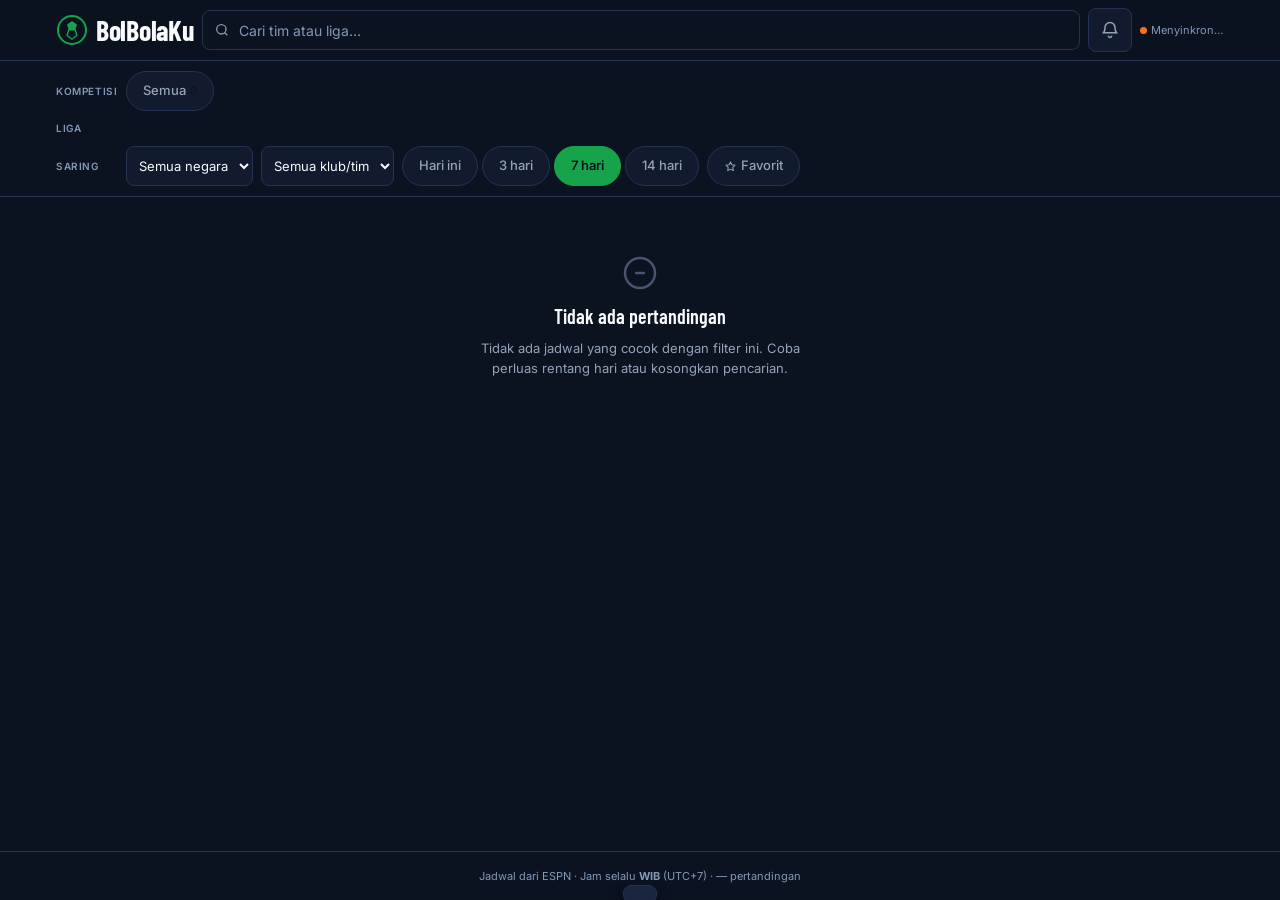
==== index.html @ 82b242bb "BolBolaKu: jadwal sepak bola PWA, WIB, statis tanpa backend" ====
<!DOCTYPE html>
<html lang="id">
<head>
<meta charset="UTF-8">
<meta name="viewport" content="width=device-width, initial-scale=1, viewport-fit=cover">
<meta name="description" content="Jadwal sepak bola pria: Premier League, LaLiga, Serie A, Champions League, Eredivisie, Liga Europa, dan timnas. Jam selalu WIB.">
<meta name="theme-color" content="#0b1220">
<title>BolBolaKu — Jadwal Sepak Bola</title>

<link rel="manifest" href="./manifest.webmanifest">
<link rel="icon" href="./assets/icon.svg" type="image/svg+xml">
<link rel="apple-touch-icon" href="./assets/icon-192.png">

<link rel="preconnect" href="https://fonts.googleapis.com">
<link rel="preconnect" href="https://fonts.gstatic.com" crossorigin>
<link rel="stylesheet" href="https://fonts.googleapis.com/css2?family=Barlow+Condensed:wght@500;600;700&family=Inter:wght@400;500;600&family=JetBrains+Mono:wght@500&display=swap">
<link rel="stylesheet" href="./styles.css">
</head>
<body>

<div class="app">

  <!-- ============ HEADER ============ -->
  <header class="header">
    <div class="header__bar">
      <a class="brand" href="./" aria-label="BolBolaKu — beranda">
        <svg class="brand__mark" viewBox="0 0 32 32" aria-hidden="true">
          <circle cx="16" cy="16" r="14" fill="none" stroke="#16a34a" stroke-width="2"/>
          <path d="M16 7l5 3.6-1.9 5.9h-6.2L11 10.6z" fill="#16a34a"/>
          <path d="M16 25.2l-5-3.6 1.9-5.9h6.2l1.9 5.9z" fill="#0b1220" stroke="#16a34a" stroke-width="1.4"/>
        </svg>
        <span class="brand__name">BolBolaKu</span>
      </a>

      <div class="search" role="search">
        <svg class="search__icon" viewBox="0 0 24 24" fill="none" stroke="currentColor" stroke-width="2" aria-hidden="true">
          <circle cx="11" cy="11" r="7"/><path d="M20 20l-4-4"/>
        </svg>
        <label class="sr-only" for="search">Cari tim, liga, atau stadion</label>
        <input id="search" class="search__input" type="search" placeholder="Cari tim atau liga…" autocomplete="off">
      </div>

      <!-- Notifikasi adalah AKSI, bukan filter. Karena itu ia tinggal di
           header sebagai tombol lonceng, bukan tercampur dengan chip rentang
           tanggal yang mengubah daftar. -->
      <button class="iconbtn" id="notify" aria-label="Aktifkan notifikasi jelang kick-off" title="Notifikasi jelang kick-off">
        <svg viewBox="0 0 24 24" fill="none" stroke="currentColor" stroke-width="1.8" aria-hidden="true">
          <path d="M6 9a6 6 0 0 1 12 0c0 4.2 1.2 5.6 1.8 6.3H4.2C4.8 14.6 6 13.2 6 9z"/>
          <path d="M10 19a2 2 0 0 0 4 0"/>
        </svg>
      </button>

      <div class="sync" id="sync" data-state="loading" role="status" aria-live="polite">
        <span class="sync__dot" aria-hidden="true"></span>
        <span id="sync-text">Memuat…</span>
      </div>
    </div>
  </header>

  <!-- ============ FILTER ============ -->
  <nav class="filters" aria-label="Filter jadwal">
    <div class="filters__inner">

      <!-- Grup -->
      <div class="filterrow">
        <span class="filterrow__label" id="lbl-group">Kompetisi</span>
        <div class="strip" id="groupstrip" role="tablist" aria-labelledby="lbl-group"></div>
      </div>

      <!-- Liga spesifik. Wrapper memberi affordance "ada ещё" saat
           strip terpotong di layar sempit. -->
      <div class="filterrow">
        <span class="filterrow__label" id="lbl-comp">Liga</span>
        <div class="strip-wrap">
          <div class="strip" id="compstrip" aria-labelledby="lbl-comp"></div>
        </div>
      </div>

      <!-- Negara / klub / rentang -->
      <div class="filterrow">
        <span class="filterrow__label" id="lbl-more">Saring</span>

        <label class="sr-only" for="country">Negara</label>
        <select id="country" class="select" aria-labelledby="lbl-more"></select>

        <label class="sr-only" for="team">Klub atau tim</label>
        <select id="team" class="select"></select>

        <div class="strip" id="ranges" role="group" aria-label="Rentang hari">
          <button class="chip" data-range="1">Hari ini</button>
          <button class="chip" data-range="3">3 hari</button>
          <button class="chip" data-range="7">7 hari</button>
          <button class="chip" data-range="14">14 hari</button>
        </div>

        <button class="chip" id="favonly" aria-pressed="false">
          <svg class="chip__icon" viewBox="0 0 24 24" aria-hidden="true">
            <path d="M12 3.6l2.6 5.3 5.8.8-4.2 4.1 1 5.8L12 16.9l-5.2 2.7 1-5.8L3.6 9.7l5.8-.8z"/>
          </svg>Favorit
        </button>

      </div>

    </div>
  </nav>

  <!-- ============ KONTEN ============ -->
  <main class="main">

    <!-- Countdown kick-off berikutnya -->
    <div class="countdown" id="countdown" hidden>
      <span class="countdown__label">Kick-off terdekat</span>
      <span class="countdown__clock" id="cd-clock">--:--:--</span>
      <span class="countdown__meta" id="cd-meta"></span>
    </div>

    <p class="sr-only" aria-live="polite" id="count"></p>

    <div id="list" role="list"></div>

    <div class="state" id="empty" hidden></div>

  </main>

  <!-- ============ FOOTER ============ -->
  <footer class="footer">
    Jadwal dari ESPN&nbsp;&middot; Jam selalu <strong>WIB</strong> (UTC+7) &middot;
    <span id="total">—</span> pertandingan
  </footer>

</div>

<div class="toast" id="toast" role="status" aria-live="polite"></div>

<script type="module" src="./app.js"></script>
</body>
</html>
---- styles.css ----
/* ==========================================================================
   BolBolaKu — styles.css
   Token-driven. Semua warna/jenis huruf di sini BERSALIN ke DESIGN.md.
   Kalau kamu ubah nilainya, ubah DESIGN.md dulu lalu export ulang.
   ========================================================================== */

/* ---------- Tokens (sumber: DESIGN.md, export DTCG) ---------- */
:root {
  /* warna */
  --c-bg:          #0b1220;   /* colors.primary — canvas malam */
  --c-surface:     #121b2e;   /* colors.surface */
  --c-raised:      #1a2540;   /* colors.surfaceRaised */
  --c-border:      #243352;   /* colors.border */
  --c-accent:      #16a34a;   /* colors.secondary — hijau lapangan */
  --c-accent-hi:   #a3e635;   /* colors.tertiary — lime lampu sorot */
  --c-danger:      #f26b6b;   /* colors.danger — lolos AA di bg/surface/raised */
  --c-live:        #f97316;   /* colors.live — sedang main */
  --c-text:        #f8fafc;   /* colors.textPrimary */
  --c-text-2:      #94a3b8;   /* colors.textSecondary */
  --c-text-3:      #8299b8;   /* colors.textMuted (WCAG AA, ratio 5.21) */
  --c-neutral:     #94a3b8;   /* colors.neutral */

  /* radius */
  --r-sm: 4px;
  --r-md: 8px;
  --r-lg: 12px;
  --r-pill: 999px;

  /* spacing — skala 4px, tanpa nilai di luar skala */
  --s-xs: 4px;
  --s-sm: 8px;
  --s-md: 16px;
  --s-lg: 24px;
  --s-xl: 32px;

  /* huruf */
  --f-display: 'Barlow Condensed', 'Arial Narrow', system-ui, sans-serif;
  --f-body: 'Inter', system-ui, -apple-system, 'Segoe UI', Roboto, sans-serif;
  --f-mono: 'JetBrains Mono', ui-monospace, 'SF Mono', Menlo, Consolas, monospace;

  /* elevasi — hanya 3 level */
  --e-card: 0 1px 2px rgba(0, 0, 0, .3);
  --e-float: 0 4px 12px rgba(0, 0, 0, .4);
  --e-none: none;

  /* lebar */
  --w-max: 1200px;

  /* skala huruf — dipakai badge, jam, skor */
  --fs-2xs: 0.6875rem;   /* 11px — label kecil */
  --fs-xs:  0.75rem;    /* 12px */
  --fs-sm:  0.8125rem;  /* 13px — teks antarmuka */
  --fs-md:  0.9375rem;  /* 15px */
  --fs-lg:  1.0625rem;  /* 17px */
  --fs-xl:  1.5rem;
  --fs-2xl: 2rem;
  --fs-3xl: 2.75rem;

  /* motion — hanya dua tingkat: cukup untuk rasa hidup, tidak perlu ragu */
  --dur-1: 120ms;
  --dur-2: 200ms;
  --ease-out: cubic-bezier(.22, .61, .36, 1);

  /* radius kecil untuk badge */
  --r-xs: 3px;
}

/* ---------- Reset ---------- */
*, *::before, *::after { box-sizing: border-box; }

html {
  -webkit-text-size-adjust: 100%;
  scroll-behavior: smooth;
}

body {
  margin: 0;
  background: var(--c-bg);
  color: var(--c-text);
  font-family: var(--f-body);
  font-size: 15px;
  line-height: 1.5;
  -webkit-font-smoothing: antialiased;
  overflow-x: hidden;
}

h1, h2, h3 { margin: 0; font-weight: 600; }
p { margin: 0; }
ul, ol { margin: 0; padding: 0; list-style: none; }

button, input, select {
  font: inherit;
  color: inherit;
  background: none;
  border: none;
}

/* Fokus keyboard — WAJIB terlihat (skill: WCAG AA) */
:focus-visible {
  outline: 2px solid var(--c-accent-hi);
  outline-offset: 2px;
  border-radius: var(--r-sm);
}

/* Hormati preferensi pengguna yang sensitif gerak. */
@media (prefers-reduced-motion: reduce) {
  *, *::before, *::after {
    animation-duration: .01ms !important;
    animation-iteration-count: 1 !important;
    transition-duration: .01ms !important;
    scroll-behavior: auto !important;
  }
}

/* Utilitas untuk pembaca layar */
.sr-only {
  position: absolute;
  width: 1px; height: 1px;
  padding: 0; margin: -1px;
  overflow: hidden;
  clip: rect(0 0 0 0);
  white-space: nowrap;
  border: 0;
}

/* ==========================================================================
   App shell
   ========================================================================== */
.app {
  min-height: 100vh;
  display: flex;
  flex-direction: column;
}

/* ---------- Header ---------- */
.header {
  position: sticky;
  top: 0;
  z-index: 20;
  background: rgba(11, 18, 32, .96);
  backdrop-filter: blur(12px);
  border-bottom: 1px solid var(--c-border);
}

.header__bar {
  max-width: var(--w-max);
  margin: 0 auto;
  padding: var(--s-sm) var(--s-md);
  display: flex;
  align-items: center;
  gap: var(--s-sm);
}

.brand {
  display: flex;
  align-items: center;
  gap: var(--s-sm);
  text-decoration: none;
  color: inherit;
  flex-shrink: 0;
}

.brand__mark {
  width: 32px; height: 32px;
  flex-shrink: 0;
}

.brand__name {
  font-family: var(--f-display);
  font-size: 1.5rem;
  font-weight: 700;
  letter-spacing: -.01em;
  line-height: 1;
  white-space: nowrap;
}

/* Search — duduk lebih gelap dari sekitarnya (dokumen DESIGN) */
.search {
  position: relative;
  flex: 1;
  min-width: 0;
}

.search__input {
  width: 100%;
  height: 40px;
  padding: 0 var(--s-md) 0 36px;
  background: var(--c-bg);
  border: 1px solid var(--c-border);
  border-radius: var(--r-md);
  font-size: 14px;
  color: var(--c-text);
  transition: border-color .15s;
}

.search__input::placeholder { color: var(--c-text-3); }
.search__input:focus { border-color: var(--c-accent); }

.search__icon {
  position: absolute;
  left: 12px;
  top: 50%;
  transform: translateY(-50%);
  width: 16px; height: 16px;
  color: var(--c-text-3);
  pointer-events: none;
}

/* Status sinkronisasi */
.sync {
  display: flex;
  align-items: center;
  gap: var(--s-xs);
  font-size: 11px;
  color: var(--c-text-3);
  white-space: nowrap;
  flex-shrink: 0;
}

.sync__dot {
  width: 7px; height: 7px;
  border-radius: var(--r-pill);
  background: var(--c-accent);
  flex-shrink: 0;
}

.sync[data-state='offline'] .sync__dot { background: var(--c-danger); }
.sync[data-state='loading'] .sync__dot { background: var(--c-live); }

/* ---------- Countdown (satu-satunya elemen lime) ---------- */
.countdown {
  background: var(--c-raised);
  border: 1px solid var(--c-border);
  border-radius: var(--r-md);
  padding: var(--s-sm) var(--s-md);
  display: flex;
  align-items: center;
  gap: var(--s-md);
  margin: 0 0 var(--s-md);
}

.countdown__label {
  font-size: 10px;
  font-weight: 600;
  letter-spacing: .06em;
  text-transform: uppercase;
  color: var(--c-text-3);
  flex-shrink: 0;
}

.countdown__clock {
  font-family: var(--f-mono);
  font-size: 20px;
  font-weight: 500;
  color: var(--c-accent-hi);
  letter-spacing: .02em;
  /* angka mono tidak bergeser saat tick */
  font-variant-numeric: tabular-nums;
  min-width: 7ch;
}

.countdown__meta {
  font-size: 12px;
  color: var(--c-text-2);
  overflow: hidden;
  text-overflow: ellipsis;
  white-space: nowrap;
  min-width: 0;
}

.countdown[hidden] { display: none; }

/* ==========================================================================
   Filter bar
   ========================================================================== */
.filters {
  background: var(--c-bg);
  border-bottom: 1px solid var(--c-border);
  position: sticky;
  top: 57px;
  z-index: 15;
}

.filters__inner {
  max-width: var(--w-max);
  margin: 0 auto;
  padding: var(--s-sm) var(--s-md);
  display: flex;
  flex-direction: column;
  gap: var(--s-sm);
}

/* Baris grup */
.filterrow {
  display: flex;
  align-items: center;
  gap: var(--s-sm);
  /* WAJIB: tanpa min-width:0, anak flex menolak menyusut di bawah lebar
     kontennya sehingga baris filter meluber keluar layar 320px. */
  min-width: 0;
}

/* Strip langsung di dalam baris juga harus bisa menyusut agar tidak
   mendorong lebar baris. TAPI hanya strip yang perlu melar yang diberi
   flex-grow — kalau semua melar, chip di sebelahnya terlempar ke ujung
   kanan dan terlihat mengambang. */
.filterrow > .strip {
  min-width: 0;
  flex: 0 1 auto;
}

.filterrow__label {
  font-size: 10px;
  font-weight: 600;
  letter-spacing: .06em;
  text-transform: uppercase;
  color: var(--c-text-3);
  flex-shrink: 0;
  width: 62px;
}

/* Chip */
.chip {
  display: inline-flex;
  align-items: center;
  gap: var(--s-xs);
  /* 40px: di atas 36px minimum praktis, tanpa membuat baris filter
     memakan terlalu banyak tinggi layar ponsel. */
  height: 40px;
  padding: 0 var(--s-md);
  background: var(--c-surface);
  border: 1px solid var(--c-border);
  border-radius: var(--r-pill);
  color: var(--c-text-2);
  font-size: 13px;
  font-weight: 500;
  white-space: nowrap;
  cursor: pointer;
  transition: background .15s, color .15s, border-color .15s;
}

.chip:hover {
  background: var(--c-raised);
  color: var(--c-text);
}

.chip[aria-pressed='true'] {
  background: var(--c-accent);
  border-color: var(--c-accent);
  color: var(--c-bg);
  font-weight: 600;
}

.chip__badge {
  font-family: var(--f-mono);
  font-size: 10px;
  opacity: .7;
}

.chip__icon {
  width: 13px;
  height: 13px;
  flex: none;
  fill: none;
  stroke: currentColor;
  stroke-width: 1.9;
  stroke-linejoin: round;
}

/* Saat chip aktif (latar hijau pekat), bintang ikut terisi. */
.chip[aria-pressed='true'] .chip__icon { fill: currentColor; }

.chip__count {
  font-size: 11px;
  font-variant-numeric: tabular-nums;
  /* Jangan pakai opacity: itu menurunkan kontras ke ~3.3:1 dan gagal
     WCAG AA. Warna eksplisit menjaga kontras tetap >= 4.5:1. */
  color: var(--c-text-3);
}

.chip[aria-pressed='true'] .chip__icon {
  width: 13px;
  height: 13px;
  flex: none;
  fill: none;
  stroke: currentColor;
  stroke-width: 1.9;
  stroke-linejoin: round;
}

/* Saat chip aktif (latar hijau pekat), bintang ikut terisi. */
.chip[aria-pressed='true'] .chip__icon { fill: currentColor; }

.chip__count {
  /* Opacity penuh: menurunkan alpha sedikit saja sudah menjatuhkan
     kontras di bawah 4.5:1 karena latarnya hijau pekat. */
  color: var(--c-bg);
}

/* Strip horizontal — bisa di-scroll, tetap bisa diklik */
.strip {
  display: flex;
  gap: var(--s-xs);
  overflow-x: auto;
  scrollbar-width: none;
  -ms-overflow-style: none;
  scroll-snap-type: x proximity;
  padding: 2px 0;
  /* JANGAN pakai `cursor: grab` + pointer-events:none di .dragging —
     itu membuat pill tidak bisa diklik dengan mouse. */
}

.strip::-webkit-scrollbar { display: none; }

/* Dropdown */
.select {
  height: 40px;
  padding: 0 var(--s-sm);
  background: var(--c-surface);
  border: 1px solid var(--c-border);
  border-radius: var(--r-md);
  color: var(--c-text);
  font-size: 13px;
  cursor: pointer;
}

.select:hover { border-color: var(--c-text-3); }

/* ==========================================================================
   Jadwal
   ========================================================================== */
.main {
  flex: 1;
  max-width: var(--w-max);
  width: 100%;
  margin: 0 auto;
  padding: var(--s-md);
}

.daygroup { margin-bottom: var(--s-lg); }

.daygroup__head {
  display: flex;
  align-items: baseline;
  gap: var(--s-sm);
  padding-bottom: var(--s-sm);
  margin-bottom: var(--s-sm);
  border-bottom: 1px solid var(--c-border);
}

.daygroup__date {
  font-family: var(--f-display);
  font-size: 1.25rem;
  font-weight: 600;
  letter-spacing: -.01em;
}

.daygroup__rel {
  font-size: 11px;
  font-weight: 600;
  letter-spacing: .06em;
  text-transform: uppercase;
  color: var(--c-text-3);
}

.daygroup__count {
  margin-left: auto;
  font-size: 12px;
  color: var(--c-text-3);
  font-variant-numeric: tabular-nums;
}

.grid {
  display: grid;
  grid-template-columns: 1fr;
  gap: var(--s-sm);
}

/* ---------- Kartu match ---------- */
.match {
  display: grid;
  grid-template-columns: auto 1fr auto;
  align-items: center;
  gap: var(--s-sm);
  padding: var(--s-sm) var(--s-md);
  background: var(--c-surface);
  border: 1px solid var(--c-border);
  border-radius: var(--r-md);
  box-shadow: var(--e-card);
  transition: background .15s, border-color .15s;
}

.match:hover {
  background: var(--c-raised);
  border-color: var(--c-text-3);
}

.match--live {
  background: var(--c-raised);
  border-left: 3px solid var(--c-live);
  padding-left: calc(var(--s-md) - 3px);
}

/* Badge kompetisi */
.match__comp {
  font-family: var(--f-mono);
  font-size: 9px;
  font-weight: 500;
  letter-spacing: .04em;
  color: var(--c-text-3);
  background: var(--c-bg);
  border: 1px solid var(--c-border);
  border-radius: var(--r-sm);
  padding: 2px 5px;
  text-align: center;
  min-width: 38px;
  flex-shrink: 0;
}

/* Tim & skor */
.match__teams {
  min-width: 0;
  display: flex;
  flex-direction: column;
  gap: 2px;
}

.team {
  display: flex;
  align-items: center;
  gap: var(--s-sm);
  min-width: 0;
}

.team__name {
  font-family: var(--f-display);
  font-size: 1.05rem;
  font-weight: 500;
  line-height: 1.2;
  /* Barlow Condensed rapat = muat di layar 320px tanpa ellipsis */
  overflow: hidden;
  text-overflow: ellipsis;
  white-space: nowrap;
}

.team--home .team__name { font-weight: 600; }

.team__score {
  font-family: var(--f-display);
  font-size: 1.5rem;
  font-weight: 600;
  line-height: 1;
  /* PUTIH, bukan merah. Merah berarti "galat/bahaya" — skor bukan bahaya.
     Warna aksen (oranye) sudah dipakai khusus penanda LIVE, jadi skor
     memakai warna teks utama supaya tidak ada tiga sinyal berebut. */
  color: var(--c-text);
  font-variant-numeric: tabular-nums;
  min-width: 1.4ch;
  text-align: center;
  flex-shrink: 0;
}

/* Tim yang memimpin: lebih tebal. Tanpa pembeda, laga yang sudah selesai
   tampil rata dan tidak bisa dipindai sekilas. */
.team__score.is-lead {
  font-weight: 800;
  color: var(--c-accent-hi);
}

/* Laga selesai: sedikit lebih redup supaya mata langsung ke yang live. */
.match--done { opacity: .82; }


/* Jam WIB */
.match__time {
  display: flex;
  flex-direction: column;
  align-items: flex-end;
  gap: 2px;
  flex-shrink: 0;
  text-align: right;
}

.match__clock {
  font-family: var(--f-mono);
  font-size: 13px;
  font-weight: 500;
  color: var(--c-text);
  font-variant-numeric: tabular-nums;
}

.match__tz {
  font-size: 9px;
  letter-spacing: .06em;
  text-transform: uppercase;
  color: var(--c-text-3);
}

.status {
  display: inline-flex;
  align-items: center;
  gap: 3px;
  font-size: 9px;
  font-weight: 700;
  letter-spacing: .06em;
  text-transform: uppercase;
  padding: 2px 6px;
  border-radius: var(--r-pill);
  white-space: nowrap;
}

.status--live { background: var(--c-live); color: var(--c-bg); }
.status--final { background: var(--c-raised); color: var(--c-text-3); }
.status--ft { background: var(--c-raised); color: var(--c-text-3); }

/* Tanda timnas */
.match__national {
  display: inline-flex;
  align-items: center;
  gap: 3px;
  font-size: 9px;
  color: var(--c-accent-hi);
  font-weight: 600;
}

/* ==========================================================================
   Empty / loading / error
   ========================================================================== */
.state {
  display: flex;
  flex-direction: column;
  align-items: center;
  gap: var(--s-sm);
  padding: var(--s-xl) var(--s-md);
  text-align: center;
}

.state__icon {
  width: 40px; height: 40px;
  color: var(--c-text-3);
  opacity: .5;
}

.state__title {
  font-family: var(--f-display);
  font-size: 1.25rem;
  font-weight: 600;
}

.state__text {
  font-size: 13px;
  color: var(--c-text-2);
  max-width: 44ch;
}

.state--offline { border-left: 3px solid var(--c-danger); padding-left: var(--s-md); }

/* Skeleton */
.skel {
  background: var(--c-surface);
  border: 1px solid var(--c-border);
  border-radius: var(--r-md);
  height: 62px;
  animation: pulse 1.4s ease-in-out infinite;
}

@keyframes pulse {
  0%, 100% { opacity: 1; }
  50%      { opacity: .45; }
}

/* ==========================================================================
   Toast
   ========================================================================== */
.toast {
  position: fixed;
  left: 50%;
  bottom: var(--s-lg);
  transform: translateX(-50%) translateY(150%);
  background: var(--c-raised);
  border: 1px solid var(--c-border);
  border-radius: var(--r-md);
  padding: var(--s-sm) var(--s-md);
  font-size: 13px;
  box-shadow: var(--e-float);
  transition: transform .25s ease;
  z-index: 60;
  max-width: calc(100vw - var(--s-xl));
}

.toast--show { transform: translateX(-50%) translateY(0); }

/* ==========================================================================
   Footer
   ========================================================================== */
.footer {
  border-top: 1px solid var(--c-border);
  padding: var(--s-md);
  text-align: center;
  font-size: 11px;
  color: var(--c-text-3);
}

.footer a { color: var(--c-text-2); }

/* ==========================================================================
   Responsif — mobile-first
   320  → 1 kolom
   768  → 2 kolom
   1280 → 3 kolom
   ========================================================================== */
@media (min-width: 768px) {
  .grid { grid-template-columns: repeat(2, 1fr); }
  .main { padding: var(--s-lg) var(--s-md); }
  .brand__name { font-size: 1.75rem; }
}

@media (min-width: 1280px) {
  .grid { grid-template-columns: repeat(3, 1fr); }
}

@media (max-width: 767px) {
  .header__bar { padding: var(--s-sm) var(--s-md); }
  .sync span:not(.sync__dot) { display: none; }  /* hemat ruang di HP */
  .filterrow__label { width: auto; }
}

/* Layar pendek (HP landscape) — rapatkan agar tidak terpotong */
@media (max-height: 480px) {
  .countdown { padding: var(--s-xs) var(--s-sm); margin-bottom: var(--s-sm); }
  .countdown__clock { font-size: 17px; }
}
/* ------------------------------------------------------------------
   Affordance untuk strip yang meluber (skill: frontend-ui-engineering —
   jangan biarkan konten terpotong tanpa petunjuk bahwa ada lainnya).
   ------------------------------------------------------------------ */
.strip-wrap {
  position: relative;
  min-width: 0;
  flex: 1;
}

/* Petunjuk "masih ada isi ke kanan".
   Overlay gradien TIDAK dipakai: chip gelap di atas latar gelap membuat
   gradien nyaris tak terlihat. Yang benar adalah memudarkan chip-nya
   sendiri dengan mask-image, sehingga chip benar-benar tembus pandang. */
.strip-wrap.is-overflowing > .strip {
  /* Zona fade sengaja lebar (~120px) supaya 2-3 chip terakhir benar-benar
     terlihat memudar, bukan cuma satu potongan kecil di tepi. */
  -webkit-mask-image: linear-gradient(
    to right,
    #000 0, #000 calc(100% - 7.5rem),
    rgba(0, 0, 0, .45) calc(100% - 3.5rem),
    rgba(0, 0, 0, .12) calc(100% - 1rem),
    transparent 100%
  );
  mask-image: linear-gradient(
    to right,
    #000 0, #000 calc(100% - 7.5rem),
    rgba(0, 0, 0, .45) calc(100% - 3.5rem),
    rgba(0, 0, 0, .12) calc(100% - 1rem),
    transparent 100%
  );
}

/* Chevron sebagai penanda eksplisit di tepi kanan. */
.strip-wrap.is-overflowing::after {
  content: "\203A";
  position: absolute;
  right: .35rem;
  top: 50%;
  transform: translateY(-50%);
  z-index: 2;
  display: grid;
  place-items: center;
  width: 24px;
  height: 24px;
  font-size: 1.15rem;
  font-weight: 700;
  line-height: 1;
  color: var(--c-text);
  background: var(--c-raised);
  border: 1px solid var(--c-border);
  border-radius: var(--r-pill);
  pointer-events: none;
}

/* "vs" lama terlalu kecil & redup sehingga pasangan tim jadi bagian
   paling tidak terbaca di kartu. Naik ke uppercase + bobot + kontras. */
.team__vs {
  font-family: var(--f-mono);
  font-size: var(--fs-2xs);
  font-weight: 600;
  letter-spacing: 0.06em;
  color: var(--c-text-2);
  background: var(--c-raised);
  border: 1px solid var(--c-border);
  border-radius: var(--r-xs);
  padding: 0.05rem 0.3rem;
  flex: none;
}

/* Skor: beri konteks supaya angka merah tidak berdiri tanpa keterangan. */


/* ------------------------------------------------------------------
   Tombol ikon (lonceng notifikasi di header). Ukuran 44px supaya nyaman
   disentuh jari dan sejajar tinggi dengan kolom pencarian.
   ------------------------------------------------------------------ */
.iconbtn {
  display: inline-grid;
  place-items: center;
  width: 44px;
  height: 44px;
  flex: none;
  background: var(--c-surface);
  border: 1px solid var(--c-border);
  border-radius: var(--r-md);
  color: var(--c-text-2);
  cursor: pointer;
  transition: background var(--dur-1) var(--ease-out),
              color var(--dur-1) var(--ease-out),
              border-color var(--dur-1) var(--ease-out);
}

.iconbtn svg { width: 20px; height: 20px; }

.iconbtn:hover {
  background: var(--c-raised);
  color: var(--c-text);
  border-color: var(--c-text-3);
}

/* Sudah aktif: aksen hijau, sama bahasa visual dengan chip terpilih. */
.iconbtn[aria-pressed='true'],
.iconbtn.is-on {
  background: var(--c-accent);
  border-color: var(--c-accent);
  color: var(--c-bg);
}

/* ------------------------------------------------------------------
   Bintang favorit. SVG menggantikan karakter ★/☆ karena bentuknya
   berbeda-beda di tiap sistem operasi dan sulit disejajarkan.
   ------------------------------------------------------------------ */
.star {
  display: inline-grid;
  place-items: center;
  /* 36px: ambang nyaman untuk ujung jari. Ikonnya sendiri tetap 15px
     supaya secara visual tetap ringan. */
  width: 36px;
  height: 36px;
  flex: none;
  padding: 0;
  background: none;
  border: 0;
  border-radius: var(--r-sm);
  cursor: pointer;
  /* Belum favorit: sangat redup supaya 30-an kartu tidak terlihat penuh
     bintang. Bintang yang menyala berarti benar-benar dipilih. */
  color: var(--c-text-3);
  opacity: .45;
  transition: opacity var(--dur-1) var(--ease-out),
              color var(--dur-1) var(--ease-out),
              transform var(--dur-1) var(--ease-out);
}

.star svg {
  width: 15px;
  height: 15px;
  fill: none;
  stroke: currentColor;
  stroke-width: 1.8;
  stroke-linejoin: round;
}

.star:hover,
.star:focus-visible {
  opacity: 1;
  color: var(--c-accent-hi);
}

.star.is-fav {
  opacity: 1;
  color: var(--c-accent-hi);
}

.star.is-fav svg {
  fill: var(--c-accent-hi);
  stroke: var(--c-accent-hi);
}

.star:active { transform: scale(.88); }

/* ------------------------------------------------------------------
   .strip-wrap perlu membiarkan isinya menyusut; tanpa min-width:0
   gradien tepi tidak pernah muncul karena strip mendorong lebar.
   ------------------------------------------------------------------ */
.strip-wrap > .strip { min-width: 0; }

/* ------------------------------------------------------------------
   Di layar sangat sempit, "Semua klub/tim" + dua dropdown dalam satu
   baris memaksa halaman melebar. Biarkan baris Saring membungkus.
   ------------------------------------------------------------------ */
@media (max-width: 560px) {
  /* Nama merek memakan lebar yang dibutuhkan kolom pencarian di 320px. */
  .brand__name { font-size: 1.05rem; }
  .brand__mark { width: 26px; height: 26px; }
  .iconbtn { width: 40px; height: 40px; }

  .filterrow {
    flex-wrap: wrap;
  }

  .filterrow__label {
    width: 100%;
  }

  .filterrow > .select {
    flex: 1 1 45%;
    min-width: 0;
  }
}
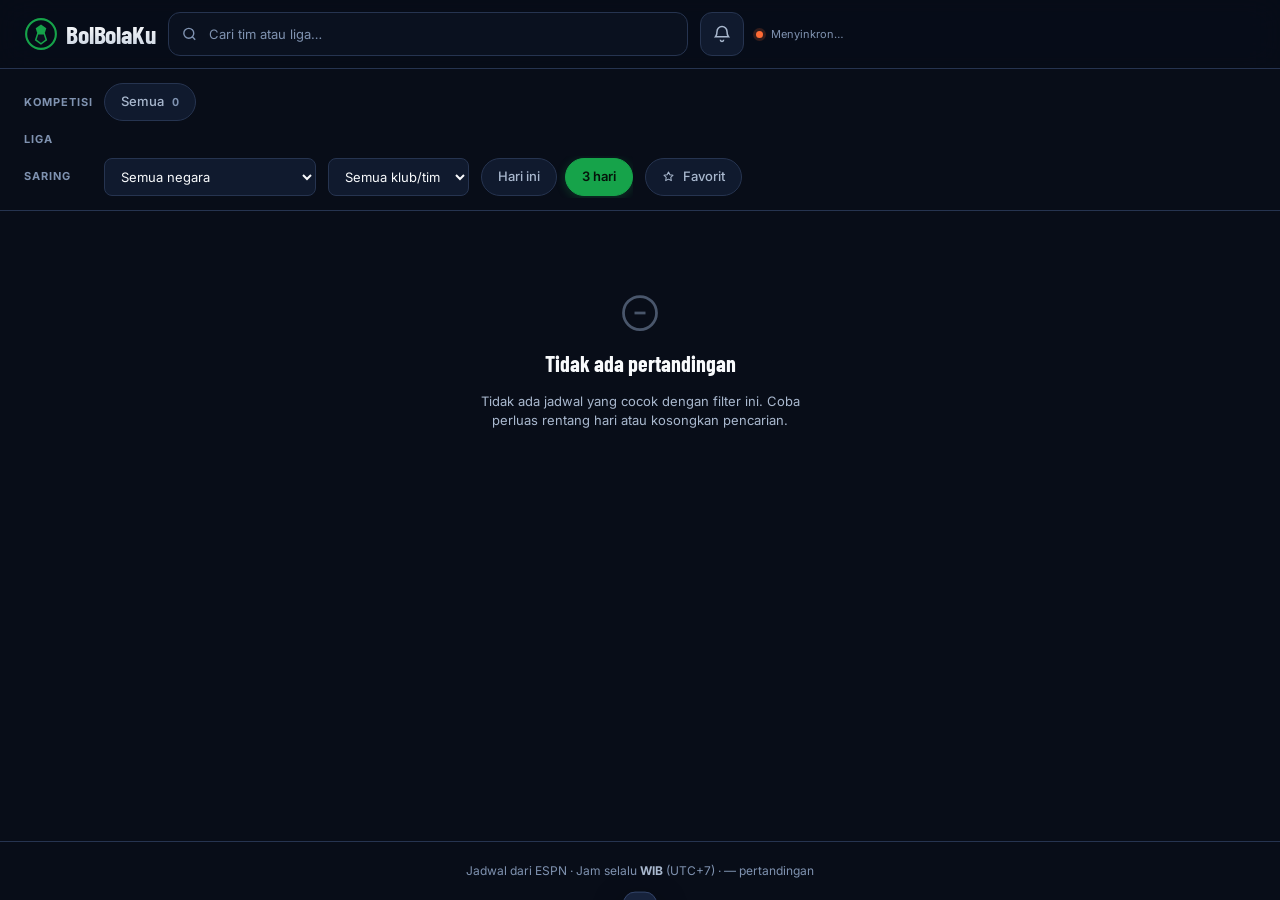
==== commit e4e29f6e: "Redesign total UI/UX: sistem desain baru, logo kresta tim, daftar negara lengkap (Indonesia tersedia" ====
--- a/index.html
+++ b/index.html
@@ -4,7 +4,7 @@
 <meta charset="UTF-8">
 <meta name="viewport" content="width=device-width, initial-scale=1, viewport-fit=cover">
 <meta name="description" content="Jadwal sepak bola pria: Premier League, LaLiga, Serie A, Champions League, Eredivisie, Liga Europa, dan timnas. Jam selalu WIB.">
-<meta name="theme-color" content="#0b1220">
+<meta name="theme-color" content="#080d18">
 <title>BolBolaKu — Jadwal Sepak Bola</title>
 
 <link rel="manifest" href="./manifest.webmanifest">
@@ -67,7 +67,7 @@
         <div class="strip" id="groupstrip" role="tablist" aria-labelledby="lbl-group"></div>
       </div>
 
-      <!-- Liga spesifik. Wrapper memberi affordance "ada ещё" saat
+      <!-- Liga spesifik. Wrapper memberi affordance "masih ada lagi" saat
            strip terpotong di layar sempit. -->
       <div class="filterrow">
         <span class="filterrow__label" id="lbl-comp">Liga</span>
@@ -89,8 +89,6 @@
         <div class="strip" id="ranges" role="group" aria-label="Rentang hari">
           <button class="chip" data-range="1">Hari ini</button>
           <button class="chip" data-range="3">3 hari</button>
-          <button class="chip" data-range="7">7 hari</button>
-          <button class="chip" data-range="14">14 hari</button>
         </div>
 
         <button class="chip" id="favonly" aria-pressed="false">
@@ -111,6 +109,7 @@
     <div class="countdown" id="countdown" hidden>
       <span class="countdown__label">Kick-off terdekat</span>
       <span class="countdown__clock" id="cd-clock">--:--:--</span>
+      <span class="countdown__teams" id="cd-teams"></span>
       <span class="countdown__meta" id="cd-meta"></span>
     </div>
 
--- a/styles.css
+++ b/styles.css
@@ -1,108 +1,104 @@
 /* ==========================================================================
-   BolBolaKu — styles.css
-   Token-driven. Semua warna/jenis huruf di sini BERSALIN ke DESIGN.md.
-   Kalau kamu ubah nilainya, ubah DESIGN.md dulu lalu export ulang.
+   BolBolaKu — styles.css  (REDESIGN v2)
+   Sistem desain token-driven. Nilai warna/huruf BERSALIN ke DESIGN.md.
+
+   Prinsip:
+   - Hierarki lewat UKURAN + BOBOT + RUANG, bukan warna semata.
+   - Satu pekerjaan per permukaan (kanvas / kartu / terangkat / cekung).
+   - Skala jarak 4px, radius konsisten, elevasi 3 tingkat.
+   - Kontras teks >= 4.5:1 (WCAG AA) di semua permukaan.
    ========================================================================== */
 
-/* ---------- Tokens (sumber: DESIGN.md, export DTCG) ---------- */
+/* ---------- TOKEN ---------- */
 :root {
-  /* warna */
-  --c-bg:          #0b1220;   /* colors.primary — canvas malam */
-  --c-surface:     #121b2e;   /* colors.surface */
-  --c-raised:      #1a2540;   /* colors.surfaceRaised */
-  --c-border:      #243352;   /* colors.border */
-  --c-accent:      #16a34a;   /* colors.secondary — hijau lapangan */
-  --c-accent-hi:   #a3e635;   /* colors.tertiary — lime lampu sorot */
-  --c-danger:      #f26b6b;   /* colors.danger — lolos AA di bg/surface/raised */
-  --c-live:        #f97316;   /* colors.live — sedang main */
-  --c-text:        #f8fafc;   /* colors.textPrimary */
-  --c-text-2:      #94a3b8;   /* colors.textSecondary */
-  --c-text-3:      #8299b8;   /* colors.textMuted (WCAG AA, ratio 5.21) */
-  --c-neutral:     #94a3b8;   /* colors.neutral */
-
-  /* radius */
-  --r-sm: 4px;
-  --r-md: 8px;
-  --r-lg: 12px;
+  /* Permukaan — tangga gelap yang jelas antar tingkat */
+  --c-bg:        #080d18;   /* kanvas */
+  --c-surface:   #101a2e;   /* kartu */
+  --c-raised:    #17233c;   /* terangkat / hover */
+  --c-sunken:    #0a111f;   /* cekung (input, badge) */
+  --c-border:    #263450;
+  --c-border-2:  #33456a;
+
+  /* Aksen */
+  --c-accent:    #16a34a;
+  --c-accent-hi: #b4f04a;   /* lime lampu sorot — penyorot data */
+  --c-live:      #ff6b35;
+  --c-danger:    #f26b6b;
+
+  /* Teks */
+  --c-text:      #f8fafc;
+  --c-text-2:    #a9b8ce;
+  --c-text-3:    #7f92b0;
+
+  /* Radius */
+  --r-xs: 6px;
+  --r-sm: 8px;
+  --r-md: 12px;
+  --r-lg: 16px;
   --r-pill: 999px;
 
-  /* spacing — skala 4px, tanpa nilai di luar skala */
-  --s-xs: 4px;
-  --s-sm: 8px;
-  --s-md: 16px;
-  --s-lg: 24px;
-  --s-xl: 32px;
-
-  /* huruf */
+  /* Jarak — skala 4px */
+  --s-1: 4px;  --s-2: 8px;  --s-3: 12px; --s-4: 16px;
+  --s-5: 20px; --s-6: 24px; --s-8: 32px; --s-10: 40px; --s-12: 48px;
+
+  /* Huruf */
   --f-display: 'Barlow Condensed', 'Arial Narrow', system-ui, sans-serif;
   --f-body: 'Inter', system-ui, -apple-system, 'Segoe UI', Roboto, sans-serif;
   --f-mono: 'JetBrains Mono', ui-monospace, 'SF Mono', Menlo, Consolas, monospace;
 
-  /* elevasi — hanya 3 level */
-  --e-card: 0 1px 2px rgba(0, 0, 0, .3);
-  --e-float: 0 4px 12px rgba(0, 0, 0, .4);
-  --e-none: none;
-
-  /* lebar */
-  --w-max: 1200px;
-
-  /* skala huruf — dipakai badge, jam, skor */
-  --fs-2xs: 0.6875rem;   /* 11px — label kecil */
-  --fs-xs:  0.75rem;    /* 12px */
-  --fs-sm:  0.8125rem;  /* 13px — teks antarmuka */
-  --fs-md:  0.9375rem;  /* 15px */
-  --fs-lg:  1.0625rem;  /* 17px */
-  --fs-xl:  1.5rem;
-  --fs-2xl: 2rem;
-  --fs-3xl: 2.75rem;
-
-  /* motion — hanya dua tingkat: cukup untuk rasa hidup, tidak perlu ragu */
-  --dur-1: 120ms;
-  --dur-2: 200ms;
-  --ease-out: cubic-bezier(.22, .61, .36, 1);
-
-  /* radius kecil untuk badge */
-  --r-xs: 3px;
-}
-
-/* ---------- Reset ---------- */
+  /* Skala tipe */
+  --t-2xs: 0.6875rem;  /* 11 */
+  --t-xs:  0.75rem;    /* 12 */
+  --t-sm:  0.8125rem;  /* 13 */
+  --t-md:  0.9375rem;  /* 15 */
+  --t-lg:  1.0625rem;  /* 17 */
+  --t-xl:  1.375rem;   /* 22 */
+  --t-2xl: 1.75rem;    /* 28 */
+  --t-3xl: 2.25rem;    /* 36 */
+
+  /* Elevasi */
+  --e-1: 0 1px 2px rgba(0, 0, 0, .4);
+  --e-2: 0 4px 16px rgba(0, 0, 0, .35);
+  --e-3: 0 12px 32px rgba(0, 0, 0, .45);
+
+  /* Gerak */
+  --d-1: 130ms;
+  --d-2: 220ms;
+  --ease: cubic-bezier(.22, .61, .36, 1);
+
+  --w-max: 1340px;
+}
+
+/* ---------- RESET ---------- */
 *, *::before, *::after { box-sizing: border-box; }
 
-html {
-  -webkit-text-size-adjust: 100%;
-  scroll-behavior: smooth;
-}
+html { -webkit-text-size-adjust: 100%; scroll-behavior: smooth; background: var(--c-bg); }
 
 body {
   margin: 0;
   background: var(--c-bg);
   color: var(--c-text);
   font-family: var(--f-body);
-  font-size: 15px;
+  font-size: var(--t-md);
   line-height: 1.5;
   -webkit-font-smoothing: antialiased;
+  text-rendering: optimizeLegibility;
   overflow-x: hidden;
 }
 
-h1, h2, h3 { margin: 0; font-weight: 600; }
+h1, h2, h3 { margin: 0; font-weight: 700; }
 p { margin: 0; }
 ul, ol { margin: 0; padding: 0; list-style: none; }
-
-button, input, select {
-  font: inherit;
-  color: inherit;
-  background: none;
-  border: none;
-}
-
-/* Fokus keyboard — WAJIB terlihat (skill: WCAG AA) */
+img { max-width: 100%; }
+
+button, input, select { font: inherit; color: inherit; background: none; border: none; }
+
 :focus-visible {
   outline: 2px solid var(--c-accent-hi);
   outline-offset: 2px;
-  border-radius: var(--r-sm);
-}
-
-/* Hormati preferensi pengguna yang sensitif gerak. */
+  border-radius: var(--r-xs);
+}
+
 @media (prefers-reduced-motion: reduce) {
   *, *::before, *::after {
     animation-duration: .01ms !important;
@@ -112,812 +108,586 @@
   }
 }
 
-/* Utilitas untuk pembaca layar */
 .sr-only {
-  position: absolute;
-  width: 1px; height: 1px;
-  padding: 0; margin: -1px;
-  overflow: hidden;
-  clip: rect(0 0 0 0);
-  white-space: nowrap;
-  border: 0;
+  position: absolute; width: 1px; height: 1px;
+  padding: 0; margin: -1px; overflow: hidden;
+  clip: rect(0 0 0 0); white-space: nowrap; border: 0;
 }
 
 /* ==========================================================================
-   App shell
+   SHELL
    ========================================================================== */
-.app {
-  min-height: 100vh;
-  display: flex;
-  flex-direction: column;
-}
-
-/* ---------- Header ---------- */
+.app { min-height: 100vh; display: flex; flex-direction: column; }
+
+/* ---------- HEADER ---------- */
 .header {
-  position: sticky;
-  top: 0;
-  z-index: 20;
-  background: rgba(11, 18, 32, .96);
-  backdrop-filter: blur(12px);
+  position: sticky; top: 0; z-index: 30;
+  background: rgba(8, 13, 24, .85);
+  backdrop-filter: blur(16px) saturate(140%);
+  -webkit-backdrop-filter: blur(16px) saturate(140%);
   border-bottom: 1px solid var(--c-border);
 }
 
 .header__bar {
   max-width: var(--w-max);
   margin: 0 auto;
-  padding: var(--s-sm) var(--s-md);
-  display: flex;
-  align-items: center;
-  gap: var(--s-sm);
+  padding: var(--s-3) var(--s-4);
+  display: flex; align-items: center; gap: var(--s-3);
 }
 
 .brand {
-  display: flex;
-  align-items: center;
-  gap: var(--s-sm);
-  text-decoration: none;
-  color: inherit;
-  flex-shrink: 0;
-}
-
-.brand__mark {
-  width: 32px; height: 32px;
-  flex-shrink: 0;
-}
+  display: flex; align-items: center; gap: var(--s-2);
+  text-decoration: none; color: inherit; flex-shrink: 0;
+}
+
+.brand__mark { width: 34px; height: 34px; flex-shrink: 0; }
 
 .brand__name {
   font-family: var(--f-display);
-  font-size: 1.5rem;
+  font-size: 1.6rem;
   font-weight: 700;
-  letter-spacing: -.01em;
+  letter-spacing: -.005em;
   line-height: 1;
   white-space: nowrap;
-}
-
-/* Search — duduk lebih gelap dari sekitarnya (dokumen DESIGN) */
-.search {
-  position: relative;
-  flex: 1;
-  min-width: 0;
-}
+  background: linear-gradient(180deg, #ffffff, #cbd5e1);
+  -webkit-background-clip: text;
+  background-clip: text;
+  color: transparent;
+}
+
+.search { position: relative; flex: 1; min-width: 0; max-width: 520px; }
 
 .search__input {
-  width: 100%;
-  height: 40px;
-  padding: 0 var(--s-md) 0 36px;
+  width: 100%; height: 44px;
+  padding: 0 var(--s-4) 0 40px;
+  background: var(--c-sunken);
+  border: 1px solid var(--c-border);
+  border-radius: var(--r-md);
+  font-size: var(--t-sm);
+  color: var(--c-text);
+  transition: border-color var(--d-1) var(--ease), background var(--d-1) var(--ease);
+}
+.search__input::placeholder { color: var(--c-text-3); }
+.search__input:hover { border-color: var(--c-border-2); }
+.search__input:focus { border-color: var(--c-accent); background: var(--c-bg); outline: none; }
+
+.search__icon {
+  position: absolute; left: 13px; top: 50%; transform: translateY(-50%);
+  width: 17px; height: 17px; color: var(--c-text-3); pointer-events: none;
+}
+
+.iconbtn {
+  display: inline-grid; place-items: center;
+  width: 44px; height: 44px; flex: none;
+  background: var(--c-surface);
+  border: 1px solid var(--c-border);
+  border-radius: var(--r-md);
+  color: var(--c-text-2);
+  cursor: pointer;
+  transition: background var(--d-1) var(--ease), color var(--d-1) var(--ease),
+              border-color var(--d-1) var(--ease), transform var(--d-1) var(--ease);
+}
+.iconbtn svg { width: 20px; height: 20px; }
+.iconbtn:hover { background: var(--c-raised); color: var(--c-text); border-color: var(--c-border-2); }
+.iconbtn:active { transform: scale(.94); }
+.iconbtn[aria-pressed='true'] { background: var(--c-accent); border-color: var(--c-accent); color: #05130a; }
+
+.sync {
+  display: flex; align-items: center; gap: var(--s-2);
+  font-size: var(--t-2xs); color: var(--c-text-3);
+  white-space: nowrap; flex-shrink: 0;
+}
+.sync__dot {
+  width: 7px; height: 7px; border-radius: var(--r-pill);
+  background: var(--c-accent); flex-shrink: 0;
+  box-shadow: 0 0 0 3px rgba(22, 163, 74, .18);
+}
+.sync[data-state='offline'] .sync__dot { background: var(--c-danger); box-shadow: 0 0 0 3px rgba(242,107,107,.18); }
+.sync[data-state='loading'] .sync__dot { background: var(--c-live); box-shadow: 0 0 0 3px rgba(255,107,53,.18); }
+
+/* ---------- FILTER ---------- */
+.filters {
   background: var(--c-bg);
-  border: 1px solid var(--c-border);
-  border-radius: var(--r-md);
-  font-size: 14px;
-  color: var(--c-text);
-  transition: border-color .15s;
-}
-
-.search__input::placeholder { color: var(--c-text-3); }
-.search__input:focus { border-color: var(--c-accent); }
-
-.search__icon {
-  position: absolute;
-  left: 12px;
-  top: 50%;
-  transform: translateY(-50%);
-  width: 16px; height: 16px;
-  color: var(--c-text-3);
-  pointer-events: none;
-}
-
-/* Status sinkronisasi */
-.sync {
-  display: flex;
-  align-items: center;
-  gap: var(--s-xs);
-  font-size: 11px;
-  color: var(--c-text-3);
-  white-space: nowrap;
-  flex-shrink: 0;
-}
-
-.sync__dot {
-  width: 7px; height: 7px;
-  border-radius: var(--r-pill);
-  background: var(--c-accent);
-  flex-shrink: 0;
-}
-
-.sync[data-state='offline'] .sync__dot { background: var(--c-danger); }
-.sync[data-state='loading'] .sync__dot { background: var(--c-live); }
-
-/* ---------- Countdown (satu-satunya elemen lime) ---------- */
-.countdown {
-  background: var(--c-raised);
-  border: 1px solid var(--c-border);
-  border-radius: var(--r-md);
-  padding: var(--s-sm) var(--s-md);
-  display: flex;
-  align-items: center;
-  gap: var(--s-md);
-  margin: 0 0 var(--s-md);
-}
-
-.countdown__label {
-  font-size: 10px;
-  font-weight: 600;
-  letter-spacing: .06em;
+  border-bottom: 1px solid var(--c-border);
+  position: sticky; top: 69px; z-index: 20;
+}
+
+.filters__inner {
+  max-width: var(--w-max);
+  margin: 0 auto;
+  padding: var(--s-3) var(--s-4);
+  display: flex; flex-direction: column; gap: var(--s-2);
+}
+
+.filterrow { display: flex; align-items: center; gap: var(--s-3); min-width: 0; }
+.filterrow > .strip { min-width: 0; flex: 0 1 auto; }
+
+.filterrow__label {
+  font-size: var(--t-2xs);
+  font-weight: 700;
+  letter-spacing: .09em;
   text-transform: uppercase;
   color: var(--c-text-3);
   flex-shrink: 0;
-}
-
-.countdown__clock {
-  font-family: var(--f-mono);
-  font-size: 20px;
-  font-weight: 500;
-  color: var(--c-accent-hi);
-  letter-spacing: .02em;
-  /* angka mono tidak bergeser saat tick */
-  font-variant-numeric: tabular-nums;
-  min-width: 7ch;
-}
-
-.countdown__meta {
-  font-size: 12px;
-  color: var(--c-text-2);
-  overflow: hidden;
-  text-overflow: ellipsis;
-  white-space: nowrap;
-  min-width: 0;
-}
-
-.countdown[hidden] { display: none; }
-
-/* ==========================================================================
-   Filter bar
-   ========================================================================== */
-.filters {
-  background: var(--c-bg);
-  border-bottom: 1px solid var(--c-border);
-  position: sticky;
-  top: 57px;
-  z-index: 15;
-}
-
-.filters__inner {
-  max-width: var(--w-max);
-  margin: 0 auto;
-  padding: var(--s-sm) var(--s-md);
-  display: flex;
-  flex-direction: column;
-  gap: var(--s-sm);
-}
-
-/* Baris grup */
-.filterrow {
-  display: flex;
-  align-items: center;
-  gap: var(--s-sm);
-  /* WAJIB: tanpa min-width:0, anak flex menolak menyusut di bawah lebar
-     kontennya sehingga baris filter meluber keluar layar 320px. */
-  min-width: 0;
-}
-
-/* Strip langsung di dalam baris juga harus bisa menyusut agar tidak
-   mendorong lebar baris. TAPI hanya strip yang perlu melar yang diberi
-   flex-grow — kalau semua melar, chip di sebelahnya terlempar ke ujung
-   kanan dan terlihat mengambang. */
-.filterrow > .strip {
-  min-width: 0;
-  flex: 0 1 auto;
-}
-
-.filterrow__label {
-  font-size: 10px;
-  font-weight: 600;
-  letter-spacing: .06em;
-  text-transform: uppercase;
-  color: var(--c-text-3);
-  flex-shrink: 0;
-  width: 62px;
-}
-
-/* Chip */
+  width: 68px;
+}
+
 .chip {
-  display: inline-flex;
-  align-items: center;
-  gap: var(--s-xs);
-  /* 40px: di atas 36px minimum praktis, tanpa membuat baris filter
-     memakan terlalu banyak tinggi layar ponsel. */
-  height: 40px;
-  padding: 0 var(--s-md);
+  display: inline-flex; align-items: center; gap: var(--s-2);
+  height: 38px; padding: 0 var(--s-4);
   background: var(--c-surface);
   border: 1px solid var(--c-border);
   border-radius: var(--r-pill);
   color: var(--c-text-2);
-  font-size: 13px;
-  font-weight: 500;
-  white-space: nowrap;
-  cursor: pointer;
-  transition: background .15s, color .15s, border-color .15s;
-}
-
-.chip:hover {
-  background: var(--c-raised);
-  color: var(--c-text);
-}
-
+  font-size: var(--t-sm); font-weight: 500;
+  white-space: nowrap; cursor: pointer;
+  transition: background var(--d-1) var(--ease), color var(--d-1) var(--ease),
+              border-color var(--d-1) var(--ease), transform var(--d-1) var(--ease);
+}
+.chip:hover { background: var(--c-raised); color: var(--c-text); border-color: var(--c-border-2); }
+.chip:active { transform: scale(.97); }
 .chip[aria-pressed='true'] {
   background: var(--c-accent);
   border-color: var(--c-accent);
-  color: var(--c-bg);
+  color: #05130a;
   font-weight: 600;
-}
-
-.chip__badge {
-  font-family: var(--f-mono);
-  font-size: 10px;
-  opacity: .7;
-}
+  box-shadow: 0 2px 10px rgba(22, 163, 74, .28);
+}
+
+.chip__count {
+  font-size: var(--t-2xs); font-weight: 700;
+  font-variant-numeric: tabular-nums;
+  color: var(--c-text-3);
+}
+.chip[aria-pressed='true'] .chip__count { color: rgba(5, 19, 10, .72); }
 
 .chip__icon {
-  width: 13px;
-  height: 13px;
-  flex: none;
-  fill: none;
-  stroke: currentColor;
-  stroke-width: 1.9;
-  stroke-linejoin: round;
-}
-
-/* Saat chip aktif (latar hijau pekat), bintang ikut terisi. */
+  width: 13px; height: 13px; flex: none;
+  fill: none; stroke: currentColor; stroke-width: 1.9; stroke-linejoin: round;
+}
 .chip[aria-pressed='true'] .chip__icon { fill: currentColor; }
 
-.chip__count {
-  font-size: 11px;
-  font-variant-numeric: tabular-nums;
-  /* Jangan pakai opacity: itu menurunkan kontras ke ~3.3:1 dan gagal
-     WCAG AA. Warna eksplisit menjaga kontras tetap >= 4.5:1. */
-  color: var(--c-text-3);
-}
-
-.chip[aria-pressed='true'] .chip__icon {
-  width: 13px;
-  height: 13px;
-  flex: none;
-  fill: none;
-  stroke: currentColor;
-  stroke-width: 1.9;
-  stroke-linejoin: round;
-}
-
-/* Saat chip aktif (latar hijau pekat), bintang ikut terisi. */
-.chip[aria-pressed='true'] .chip__icon { fill: currentColor; }
-
-.chip__count {
-  /* Opacity penuh: menurunkan alpha sedikit saja sudah menjatuhkan
-     kontras di bawah 4.5:1 karena latarnya hijau pekat. */
-  color: var(--c-bg);
-}
-
-/* Strip horizontal — bisa di-scroll, tetap bisa diklik */
 .strip {
-  display: flex;
-  gap: var(--s-xs);
+  display: flex; gap: var(--s-2);
   overflow-x: auto;
-  scrollbar-width: none;
-  -ms-overflow-style: none;
+  scrollbar-width: none; -ms-overflow-style: none;
   scroll-snap-type: x proximity;
   padding: 2px 0;
-  /* JANGAN pakai `cursor: grab` + pointer-events:none di .dragging —
-     itu membuat pill tidak bisa diklik dengan mouse. */
-}
-
+}
 .strip::-webkit-scrollbar { display: none; }
 
-/* Dropdown */
 .select {
-  height: 40px;
-  padding: 0 var(--s-sm);
+  height: 38px; padding: 0 var(--s-3);
   background: var(--c-surface);
   border: 1px solid var(--c-border);
-  border-radius: var(--r-md);
+  border-radius: var(--r-sm);
   color: var(--c-text);
-  font-size: 13px;
+  font-size: var(--t-sm);
   cursor: pointer;
-}
-
-.select:hover { border-color: var(--c-text-3); }
+  max-width: 220px;
+  transition: border-color var(--d-1) var(--ease), background var(--d-1) var(--ease);
+}
+.select:hover { border-color: var(--c-border-2); background: var(--c-raised); }
 
 /* ==========================================================================
-   Jadwal
+   KONTEN
    ========================================================================== */
 .main {
   flex: 1;
   max-width: var(--w-max);
   width: 100%;
   margin: 0 auto;
-  padding: var(--s-md);
-}
-
-.daygroup { margin-bottom: var(--s-lg); }
+  padding: var(--s-5) var(--s-4);
+  /* Ruang bawah ekstra: toast muncul di sini — tanpa ini ia menutupi
+     kartu terakhir saat pengguna memberi umpan balik. */
+  padding-bottom: calc(var(--s-12) + 56px + env(safe-area-inset-bottom, 0px));
+}
+
+/* ---------- COUNTDOWN ---------- */
+.countdown {
+  position: relative; overflow: hidden;
+  background:
+    radial-gradient(120% 160% at 0% 0%, rgba(22,163,74,.16), transparent 60%),
+    var(--c-surface);
+  border: 1px solid var(--c-border);
+  border-radius: var(--r-lg);
+  padding: var(--s-4) var(--s-5);
+  display: flex; align-items: center; flex-wrap: wrap;
+  gap: var(--s-2) var(--s-4);
+  margin: 0 0 var(--s-6);
+  box-shadow: var(--e-2);
+}
+.countdown__label {
+  font-size: var(--t-2xs); font-weight: 700;
+  letter-spacing: .1em; text-transform: uppercase;
+  color: var(--c-text-3);
+}
+.countdown__clock {
+  font-family: var(--f-mono);
+  font-size: var(--t-xl); font-weight: 600;
+  color: var(--c-accent-hi);
+  letter-spacing: .01em;
+  font-variant-numeric: tabular-nums;
+}
+.countdown__teams {
+  display: inline-flex; align-items: center; gap: var(--s-2);
+  min-width: 0; flex-wrap: wrap;
+}
+.countdown__teams .team__logo { width: 22px; height: 22px; }
+.countdown__team {
+  font-size: var(--t-md); font-weight: 600; color: var(--c-text);
+  white-space: nowrap;
+}
+.countdown__vs {
+  font-size: var(--t-2xs); font-weight: 700; letter-spacing: .06em;
+  text-transform: uppercase; color: var(--c-text-3);
+}
+.countdown__meta {
+  font-size: var(--t-sm); color: var(--c-text-2);
+  flex: 1 1 8rem; min-width: 0; overflow-wrap: anywhere;
+}
+.countdown[hidden] { display: none; }
+
+/* ---------- GRUP HARI ---------- */
+.daygroup { margin-bottom: var(--s-8); }
 
 .daygroup__head {
-  display: flex;
-  align-items: baseline;
-  gap: var(--s-sm);
-  padding-bottom: var(--s-sm);
-  margin-bottom: var(--s-sm);
+  display: flex; align-items: center; gap: var(--s-3);
+  padding-bottom: var(--s-2);
+  margin-bottom: var(--s-4);
   border-bottom: 1px solid var(--c-border);
 }
-
 .daygroup__date {
   font-family: var(--f-display);
-  font-size: 1.25rem;
-  font-weight: 600;
-  letter-spacing: -.01em;
-}
-
+  font-size: var(--t-2xl); font-weight: 700;
+  letter-spacing: -.01em; line-height: 1.05;
+}
 .daygroup__rel {
-  font-size: 11px;
-  font-weight: 600;
-  letter-spacing: .06em;
-  text-transform: uppercase;
-  color: var(--c-text-3);
-}
-
+  font-size: var(--t-2xs); font-weight: 700;
+  letter-spacing: .08em; text-transform: uppercase;
+  color: var(--c-accent-hi);
+  background: rgba(180, 240, 74, .1);
+  border: 1px solid rgba(180, 240, 74, .22);
+  padding: 2px 8px;
+  border-radius: var(--r-pill);
+}
 .daygroup__count {
   margin-left: auto;
-  font-size: 12px;
-  color: var(--c-text-3);
-  font-variant-numeric: tabular-nums;
-}
-
-.grid {
+  font-size: var(--t-xs); color: var(--c-text-3);
+  font-variant-numeric: tabular-nums; white-space: nowrap;
+}
+
+.grid { display: grid; grid-template-columns: 1fr; gap: var(--s-3); }
+
+/* ---------- KARTU PERTANDINGAN ---------- */
+.match {
+  position: relative;
   display: grid;
-  grid-template-columns: 1fr;
-  gap: var(--s-sm);
-}
-
-/* ---------- Kartu match ---------- */
-.match {
-  display: grid;
-  grid-template-columns: auto 1fr auto;
+  grid-template-columns: auto minmax(0, 1fr) auto;
   align-items: center;
-  gap: var(--s-sm);
-  padding: var(--s-sm) var(--s-md);
+  gap: var(--s-3);
+  padding: var(--s-4);
   background: var(--c-surface);
   border: 1px solid var(--c-border);
-  border-radius: var(--r-md);
-  box-shadow: var(--e-card);
-  transition: background .15s, border-color .15s;
-}
-
+  border-radius: var(--r-lg);
+  box-shadow: var(--e-1);
+  transition: background var(--d-1) var(--ease), border-color var(--d-1) var(--ease),
+              transform var(--d-2) var(--ease), box-shadow var(--d-2) var(--ease);
+}
 .match:hover {
   background: var(--c-raised);
-  border-color: var(--c-text-3);
+  border-color: var(--c-border-2);
+  transform: translateY(-2px);
+  box-shadow: var(--e-2);
 }
 
 .match--live {
-  background: var(--c-raised);
-  border-left: 3px solid var(--c-live);
-  padding-left: calc(var(--s-md) - 3px);
-}
-
-/* Badge kompetisi */
+  border-color: rgba(255, 107, 53, .5);
+  box-shadow: inset 3px 0 0 var(--c-live), var(--e-1);
+}
+
+/* Blok kiri: badge kompetisi + jam/status bertumpuk. Waktu diletakkan di
+   sini supaya nama tim dapat seluruh lebar tersisa — inilah yang mencegah
+   nama panjang terpotong. */
+.match__meta {
+  display: grid;
+  gap: var(--s-2);
+  justify-items: center;
+  align-self: stretch;
+  align-content: center;
+}
+
 .match__comp {
   font-family: var(--f-mono);
-  font-size: 9px;
-  font-weight: 500;
-  letter-spacing: .04em;
+  font-size: var(--t-2xs); font-weight: 600;
+  letter-spacing: .03em;
+  color: var(--c-text-2);
+  background: var(--c-sunken);
+  border: 1px solid var(--c-border);
+  border-radius: var(--r-xs);
+  padding: 4px 8px;
+  text-align: center;
+  min-width: 46px;
+}
+
+.match__teams { display: grid; gap: var(--s-2); min-width: 0; }
+
+/* Baris tim: logo | nama (+negara) | skor */
+.team {
+  display: grid;
+  grid-template-columns: auto minmax(0, 1fr) auto;
+  align-items: center;
+  gap: var(--s-3);
+  min-width: 0;
+}
+
+.team__id { display: flex; flex-direction: column; min-width: 0; }
+
+.team__logo {
+  width: 30px; height: 30px;
+  object-fit: contain;
+  flex: none;
+  background: transparent;
+}
+.team__logo--empty {
+  display: grid; place-items: center;
+  border-radius: var(--r-pill);
+  background: var(--c-sunken);
+  border: 1px solid var(--c-border);
+  font-family: var(--f-display);
+  font-size: var(--t-2xs); font-weight: 700;
   color: var(--c-text-3);
-  background: var(--c-bg);
-  border: 1px solid var(--c-border);
-  border-radius: var(--r-sm);
-  padding: 2px 5px;
-  text-align: center;
-  min-width: 38px;
-  flex-shrink: 0;
-}
-
-/* Tim & skor */
-.match__teams {
-  min-width: 0;
-  display: flex;
-  flex-direction: column;
-  gap: 2px;
-}
-
-.team {
-  display: flex;
-  align-items: center;
-  gap: var(--s-sm);
-  min-width: 0;
-}
-
+}
+
+/* Nama tim DIBUNGKUS, tidak pernah dipotong. Nama seperti
+   "Milton Keynes Dons" atau "St. Vincent and the Grenadines" tidak boleh
+   jadi "Milton Keynes…" — identitas tim adalah informasi inti kartu. */
 .team__name {
-  font-family: var(--f-display);
-  font-size: 1.05rem;
-  font-weight: 500;
-  line-height: 1.2;
-  /* Barlow Condensed rapat = muat di layar 320px tanpa ellipsis */
-  overflow: hidden;
-  text-overflow: ellipsis;
-  white-space: nowrap;
-}
-
+  font-size: var(--t-md); font-weight: 500;
+  line-height: 1.22; min-width: 0;
+  overflow-wrap: anywhere;
+}
 .team--home .team__name { font-weight: 600; }
+.team__country {
+  display: block;
+  font-size: var(--t-2xs); font-weight: 500;
+  color: var(--c-text-3); letter-spacing: .01em;
+}
 
 .team__score {
   font-family: var(--f-display);
-  font-size: 1.5rem;
-  font-weight: 600;
+  font-size: var(--t-xl); font-weight: 700;
   line-height: 1;
-  /* PUTIH, bukan merah. Merah berarti "galat/bahaya" — skor bukan bahaya.
-     Warna aksen (oranye) sudah dipakai khusus penanda LIVE, jadi skor
-     memakai warna teks utama supaya tidak ada tiga sinyal berebut. */
   color: var(--c-text);
   font-variant-numeric: tabular-nums;
-  min-width: 1.4ch;
-  text-align: center;
-  flex-shrink: 0;
-}
-
-/* Tim yang memimpin: lebih tebal. Tanpa pembeda, laga yang sudah selesai
-   tampil rata dan tidak bisa dipindai sekilas. */
-.team__score.is-lead {
-  font-weight: 800;
-  color: var(--c-accent-hi);
-}
-
-/* Laga selesai: sedikit lebih redup supaya mata langsung ke yang live. */
-.match--done { opacity: .82; }
-
-
-/* Jam WIB */
+  min-width: 1.1ch; text-align: right;
+}
+.team__score.is-lead { color: var(--c-accent-hi); font-weight: 800; }
+
 .match__time {
-  display: flex;
-  flex-direction: column;
-  align-items: flex-end;
-  gap: 2px;
-  flex-shrink: 0;
-  text-align: right;
-}
-
+  display: grid; gap: var(--s-1);
+  justify-items: center; text-align: center;
+}
 .match__clock {
   font-family: var(--f-mono);
-  font-size: 13px;
-  font-weight: 500;
+  font-size: var(--t-sm); font-weight: 600;
   color: var(--c-text);
   font-variant-numeric: tabular-nums;
 }
 
-.match__tz {
-  font-size: 9px;
-  letter-spacing: .06em;
-  text-transform: uppercase;
-  color: var(--c-text-3);
-}
-
 .status {
-  display: inline-flex;
-  align-items: center;
-  gap: 3px;
-  font-size: 9px;
-  font-weight: 700;
-  letter-spacing: .06em;
-  text-transform: uppercase;
-  padding: 2px 6px;
-  border-radius: var(--r-pill);
+  display: inline-flex; align-items: center; gap: 4px;
+  font-size: var(--t-2xs); font-weight: 700;
+  letter-spacing: .05em; text-transform: uppercase;
+  padding: 3px 8px; border-radius: var(--r-pill);
   white-space: nowrap;
 }
-
-.status--live { background: var(--c-live); color: var(--c-bg); }
-.status--final { background: var(--c-raised); color: var(--c-text-3); }
-.status--ft { background: var(--c-raised); color: var(--c-text-3); }
-
-/* Tanda timnas */
-.match__national {
-  display: inline-flex;
-  align-items: center;
-  gap: 3px;
-  font-size: 9px;
-  color: var(--c-accent-hi);
-  font-weight: 600;
-}
-
-/* ==========================================================================
-   Empty / loading / error
-   ========================================================================== */
-.state {
-  display: flex;
-  flex-direction: column;
-  align-items: center;
-  gap: var(--s-sm);
-  padding: var(--s-xl) var(--s-md);
-  text-align: center;
-}
-
-.state__icon {
-  width: 40px; height: 40px;
+.status--live { background: var(--c-live); color: #1a0a02; }
+.status--live::before {
+  content: ""; width: 6px; height: 6px; border-radius: var(--r-pill);
+  background: #1a0a02; animation: blink 1.4s ease-in-out infinite;
+}
+@keyframes blink { 0%,100% { opacity: 1; } 50% { opacity: .25; } }
+
+.status--ft {
+  background: var(--c-sunken);
+  color: var(--c-text-2);
+  border: 1px solid var(--c-border);
+}
+
+.match > .star { align-self: center; }
+
+/* ---------- BINTANG FAVORIT ---------- */
+.star {
+  display: inline-grid; place-items: center;
+  width: 40px; height: 40px; flex: none;
+  background: none; border: 0;
+  border-radius: var(--r-sm);
+  cursor: pointer;
   color: var(--c-text-3);
   opacity: .5;
-}
-
-.state__title {
-  font-family: var(--f-display);
-  font-size: 1.25rem;
-  font-weight: 600;
-}
-
-.state__text {
-  font-size: 13px;
-  color: var(--c-text-2);
-  max-width: 44ch;
-}
-
-.state--offline { border-left: 3px solid var(--c-danger); padding-left: var(--s-md); }
-
-/* Skeleton */
+  transition: opacity var(--d-1) var(--ease), color var(--d-1) var(--ease),
+              transform var(--d-1) var(--ease);
+}
+.star svg { width: 17px; height: 17px; fill: none; stroke: currentColor; stroke-width: 1.8; stroke-linejoin: round; }
+.star:hover, .star:focus-visible { opacity: 1; color: var(--c-accent-hi); }
+.star.is-fav { opacity: 1; color: var(--c-accent-hi); }
+.star.is-fav svg { fill: var(--c-accent-hi); stroke: var(--c-accent-hi); }
+.star:active { transform: scale(.86); }
+
+/* ---------- EMPTY / ERROR / LOADING ---------- */
+.state {
+  display: flex; flex-direction: column; align-items: center;
+  gap: var(--s-3);
+  padding: var(--s-12) var(--s-4);
+  text-align: center;
+}
+.state__icon { width: 44px; height: 44px; color: var(--c-text-3); opacity: .55; }
+.state__title { font-family: var(--f-display); font-size: var(--t-xl); font-weight: 700; }
+.state__text { font-size: var(--t-sm); color: var(--c-text-2); max-width: 46ch; }
+
+.state--offline, .state--error {
+  border-left: 3px solid var(--c-danger);
+  border-radius: var(--r-md);
+  background: rgba(242, 107, 107, .05);
+}
+.state--error .state__icon { color: var(--c-danger); opacity: .85; }
+
+.state__retry {
+  margin-top: var(--s-2);
+  min-height: 44px; padding: 0 var(--s-6);
+  background: var(--c-accent); color: #05130a;
+  font-size: var(--t-sm); font-weight: 600;
+  border-radius: var(--r-pill); cursor: pointer;
+  transition: background var(--d-1) var(--ease), transform var(--d-1) var(--ease);
+}
+.state__retry:hover { background: var(--c-accent-hi); }
+.state__retry:active { transform: scale(.97); }
+
 .skel {
-  background: var(--c-surface);
-  border: 1px solid var(--c-border);
-  border-radius: var(--r-md);
-  height: 62px;
-  animation: pulse 1.4s ease-in-out infinite;
-}
-
-@keyframes pulse {
-  0%, 100% { opacity: 1; }
-  50%      { opacity: .45; }
-}
-
-/* ==========================================================================
-   Toast
-   ========================================================================== */
+  background: linear-gradient(90deg, var(--c-surface) 0%, var(--c-raised) 50%, var(--c-surface) 100%);
+  background-size: 200% 100%;
+  border: 1px solid var(--c-border);
+  border-radius: var(--r-lg);
+  height: 92px;
+  animation: shimmer 1.5s ease-in-out infinite;
+}
+@keyframes shimmer { 0% { background-position: 200% 0; } 100% { background-position: -200% 0; } }
+
+/* ---------- TOAST ---------- */
 .toast {
   position: fixed;
   left: 50%;
-  bottom: var(--s-lg);
-  transform: translateX(-50%) translateY(150%);
+  bottom: calc(var(--s-6) + env(safe-area-inset-bottom, 0px));
+  transform: translateX(-50%) translateY(160%);
   background: var(--c-raised);
-  border: 1px solid var(--c-border);
+  border: 1px solid var(--c-border-2);
   border-radius: var(--r-md);
-  padding: var(--s-sm) var(--s-md);
-  font-size: 13px;
-  box-shadow: var(--e-float);
-  transition: transform .25s ease;
+  padding: var(--s-3) var(--s-4);
+  font-size: var(--t-sm); font-weight: 500;
+  box-shadow: var(--e-3);
+  transition: transform var(--d-2) var(--ease);
   z-index: 60;
-  max-width: calc(100vw - var(--s-xl));
-}
-
+  max-width: calc(100vw - var(--s-8));
+  pointer-events: none;
+}
 .toast--show { transform: translateX(-50%) translateY(0); }
 
-/* ==========================================================================
-   Footer
-   ========================================================================== */
+/* ---------- FOOTER ---------- */
 .footer {
   border-top: 1px solid var(--c-border);
-  padding: var(--s-md);
+  padding: var(--s-5) var(--s-4);
   text-align: center;
-  font-size: 11px;
+  font-size: var(--t-xs);
   color: var(--c-text-3);
 }
-
-.footer a { color: var(--c-text-2); }
+.footer strong { color: var(--c-text-2); }
 
 /* ==========================================================================
-   Responsif — mobile-first
-   320  → 1 kolom
-   768  → 2 kolom
-   1280 → 3 kolom
+   AFFORDANCE STRIP MELUBER
    ========================================================================== */
-@media (min-width: 768px) {
-  .grid { grid-template-columns: repeat(2, 1fr); }
-  .main { padding: var(--s-lg) var(--s-md); }
-  .brand__name { font-size: 1.75rem; }
-}
-
-@media (min-width: 1280px) {
-  .grid { grid-template-columns: repeat(3, 1fr); }
-}
-
-@media (max-width: 767px) {
-  .header__bar { padding: var(--s-sm) var(--s-md); }
-  .sync span:not(.sync__dot) { display: none; }  /* hemat ruang di HP */
-  .filterrow__label { width: auto; }
-}
-
-/* Layar pendek (HP landscape) — rapatkan agar tidak terpotong */
-@media (max-height: 480px) {
-  .countdown { padding: var(--s-xs) var(--s-sm); margin-bottom: var(--s-sm); }
-  .countdown__clock { font-size: 17px; }
-}
-/* ------------------------------------------------------------------
-   Affordance untuk strip yang meluber (skill: frontend-ui-engineering —
-   jangan biarkan konten terpotong tanpa petunjuk bahwa ada lainnya).
-   ------------------------------------------------------------------ */
-.strip-wrap {
-  position: relative;
-  min-width: 0;
-  flex: 1;
-}
-
-/* Petunjuk "masih ada isi ke kanan".
-   Overlay gradien TIDAK dipakai: chip gelap di atas latar gelap membuat
-   gradien nyaris tak terlihat. Yang benar adalah memudarkan chip-nya
-   sendiri dengan mask-image, sehingga chip benar-benar tembus pandang. */
+.strip-wrap { position: relative; min-width: 0; flex: 1; }
+.strip-wrap > .strip { min-width: 0; }
+
 .strip-wrap.is-overflowing > .strip {
-  /* Zona fade sengaja lebar (~120px) supaya 2-3 chip terakhir benar-benar
-     terlihat memudar, bukan cuma satu potongan kecil di tepi. */
-  -webkit-mask-image: linear-gradient(
-    to right,
-    #000 0, #000 calc(100% - 7.5rem),
-    rgba(0, 0, 0, .45) calc(100% - 3.5rem),
-    rgba(0, 0, 0, .12) calc(100% - 1rem),
-    transparent 100%
-  );
-  mask-image: linear-gradient(
-    to right,
-    #000 0, #000 calc(100% - 7.5rem),
-    rgba(0, 0, 0, .45) calc(100% - 3.5rem),
-    rgba(0, 0, 0, .12) calc(100% - 1rem),
-    transparent 100%
-  );
-}
-
-/* Chevron sebagai penanda eksplisit di tepi kanan. */
+  -webkit-mask-image: linear-gradient(to right,
+    #000 0, #000 calc(100% - 7rem),
+    rgba(0,0,0,.4) calc(100% - 3.25rem),
+    rgba(0,0,0,.1) calc(100% - 1rem), transparent 100%);
+  mask-image: linear-gradient(to right,
+    #000 0, #000 calc(100% - 7rem),
+    rgba(0,0,0,.4) calc(100% - 3.25rem),
+    rgba(0,0,0,.1) calc(100% - 1rem), transparent 100%);
+}
 .strip-wrap.is-overflowing::after {
   content: "\203A";
-  position: absolute;
-  right: .35rem;
-  top: 50%;
+  position: absolute; right: .3rem; top: 50%;
   transform: translateY(-50%);
-  z-index: 2;
-  display: grid;
-  place-items: center;
-  width: 24px;
-  height: 24px;
-  font-size: 1.15rem;
-  font-weight: 700;
-  line-height: 1;
+  z-index: 2; display: grid; place-items: center;
+  width: 26px; height: 26px;
+  font-size: 1.2rem; font-weight: 700; line-height: 1;
   color: var(--c-text);
   background: var(--c-raised);
-  border: 1px solid var(--c-border);
+  border: 1px solid var(--c-border-2);
   border-radius: var(--r-pill);
   pointer-events: none;
 }
 
-/* "vs" lama terlalu kecil & redup sehingga pasangan tim jadi bagian
-   paling tidak terbaca di kartu. Naik ke uppercase + bobot + kontras. */
-.team__vs {
-  font-family: var(--f-mono);
-  font-size: var(--fs-2xs);
-  font-weight: 600;
-  letter-spacing: 0.06em;
-  color: var(--c-text-2);
-  background: var(--c-raised);
-  border: 1px solid var(--c-border);
-  border-radius: var(--r-xs);
-  padding: 0.05rem 0.3rem;
-  flex: none;
-}
-
-/* Skor: beri konteks supaya angka merah tidak berdiri tanpa keterangan. */
-
-
-/* ------------------------------------------------------------------
-   Tombol ikon (lonceng notifikasi di header). Ukuran 44px supaya nyaman
-   disentuh jari dan sejajar tinggi dengan kolom pencarian.
-   ------------------------------------------------------------------ */
-.iconbtn {
-  display: inline-grid;
-  place-items: center;
-  width: 44px;
-  height: 44px;
-  flex: none;
-  background: var(--c-surface);
-  border: 1px solid var(--c-border);
-  border-radius: var(--r-md);
-  color: var(--c-text-2);
-  cursor: pointer;
-  transition: background var(--dur-1) var(--ease-out),
-              color var(--dur-1) var(--ease-out),
-              border-color var(--dur-1) var(--ease-out);
-}
-
-.iconbtn svg { width: 20px; height: 20px; }
-
-.iconbtn:hover {
-  background: var(--c-raised);
-  color: var(--c-text);
-  border-color: var(--c-text-3);
-}
-
-/* Sudah aktif: aksen hijau, sama bahasa visual dengan chip terpilih. */
-.iconbtn[aria-pressed='true'],
-.iconbtn.is-on {
-  background: var(--c-accent);
-  border-color: var(--c-accent);
-  color: var(--c-bg);
-}
-
-/* ------------------------------------------------------------------
-   Bintang favorit. SVG menggantikan karakter ★/☆ karena bentuknya
-   berbeda-beda di tiap sistem operasi dan sulit disejajarkan.
-   ------------------------------------------------------------------ */
-.star {
-  display: inline-grid;
-  place-items: center;
-  /* 36px: ambang nyaman untuk ujung jari. Ikonnya sendiri tetap 15px
-     supaya secara visual tetap ringan. */
-  width: 36px;
-  height: 36px;
-  flex: none;
-  padding: 0;
-  background: none;
-  border: 0;
-  border-radius: var(--r-sm);
-  cursor: pointer;
-  /* Belum favorit: sangat redup supaya 30-an kartu tidak terlihat penuh
-     bintang. Bintang yang menyala berarti benar-benar dipilih. */
-  color: var(--c-text-3);
-  opacity: .45;
-  transition: opacity var(--dur-1) var(--ease-out),
-              color var(--dur-1) var(--ease-out),
-              transform var(--dur-1) var(--ease-out);
-}
-
-.star svg {
-  width: 15px;
-  height: 15px;
-  fill: none;
-  stroke: currentColor;
-  stroke-width: 1.8;
-  stroke-linejoin: round;
-}
-
-.star:hover,
-.star:focus-visible {
-  opacity: 1;
-  color: var(--c-accent-hi);
-}
-
-.star.is-fav {
-  opacity: 1;
-  color: var(--c-accent-hi);
-}
-
-.star.is-fav svg {
-  fill: var(--c-accent-hi);
-  stroke: var(--c-accent-hi);
-}
-
-.star:active { transform: scale(.88); }
-
-/* ------------------------------------------------------------------
-   .strip-wrap perlu membiarkan isinya menyusut; tanpa min-width:0
-   gradien tepi tidak pernah muncul karena strip mendorong lebar.
-   ------------------------------------------------------------------ */
-.strip-wrap > .strip { min-width: 0; }
-
-/* ------------------------------------------------------------------
-   Di layar sangat sempit, "Semua klub/tim" + dua dropdown dalam satu
-   baris memaksa halaman melebar. Biarkan baris Saring membungkus.
-   ------------------------------------------------------------------ */
+/* ==========================================================================
+   RESPONSIF — mobile-first
+   320 → 1 kolom | 720 → 2 kolom | 1120 → 3 kolom
+   ========================================================================== */
+@media (min-width: 720px) {
+  .grid { grid-template-columns: repeat(2, minmax(0, 1fr)); gap: var(--s-4); }
+  .main { padding: var(--s-6) var(--s-6); }
+  .filters__inner { padding: var(--s-3) var(--s-6); }
+  .header__bar { padding: var(--s-3) var(--s-6); }
+  .daygroup__date { font-size: var(--t-3xl); }
+}
+
+@media (min-width: 1120px) {
+  .grid { grid-template-columns: repeat(3, minmax(0, 1fr)); }
+  .main { padding: var(--s-8) var(--s-6); }
+}
+
+@media (max-width: 719px) {
+  .sync span:not(.sync__dot) { display: none; }
+  .filterrow__label { width: auto; }
+  .search { max-width: none; }
+}
+
+@media (max-height: 480px) {
+  .countdown { padding: var(--s-2) var(--s-3); margin-bottom: var(--s-3); }
+  .countdown__clock { font-size: var(--t-lg); }
+}
+
+/* ---------- HP SEMPIT (<=560px) ---------- */
 @media (max-width: 560px) {
-  /* Nama merek memakan lebar yang dibutuhkan kolom pencarian di 320px. */
-  .brand__name { font-size: 1.05rem; }
-  .brand__mark { width: 26px; height: 26px; }
+  .filters { top: 62px; }
+  .brand__name { font-size: 1.15rem; }
+  .brand__mark { width: 28px; height: 28px; }
   .iconbtn { width: 40px; height: 40px; }
-
-  .filterrow {
-    flex-wrap: wrap;
+  .header__bar { gap: var(--s-2); padding: var(--s-2) var(--s-3); }
+  .filters__inner { gap: var(--s-2); padding: var(--s-2) var(--s-3); }
+  /* Label tetap SEBARIS dengan kontrolnya (bukan satu baris penuh). Label
+     penuh membuat tiga baris filter memakan >50% tinggi layar sebelum
+     jadwal terlihat — pengguna harus menggulir hanya untuk melihat data. */
+  .filterrow { flex-wrap: nowrap; gap: var(--s-2); }
+  .filterrow__label {
+    width: auto; font-size: 10px; letter-spacing: .06em;
   }
-
-  .filterrow__label {
-    width: 100%;
-  }
-
-  .filterrow > .select {
-    flex: 1 1 45%;
-    min-width: 0;
-  }
-}
+  .filterrow > .select { flex: 0 1 auto; min-width: 0; max-width: none; }
+  #country { max-width: 34%; }
+  #team { max-width: 34%; }
+  .main { padding: var(--s-4) var(--s-3); }
+  .daygroup__date { font-size: var(--t-xl); }
+
+  /* Kartu tetap 3 kolom (meta | tim | bintang); yang mengecil hanya
+     padding & logo, sehingga nama tim tetap dapat lebar penuh. */
+  .match { padding: var(--s-3); gap: var(--s-2); }
+  .match__comp { min-width: 40px; font-size: 10px; padding: 3px 6px; }
+  .team__logo { width: 22px; height: 22px; }
+  .team { gap: var(--s-2); }
+  .team__score { font-size: var(--t-lg); }
+  .star { width: 36px; height: 36px; }
+}
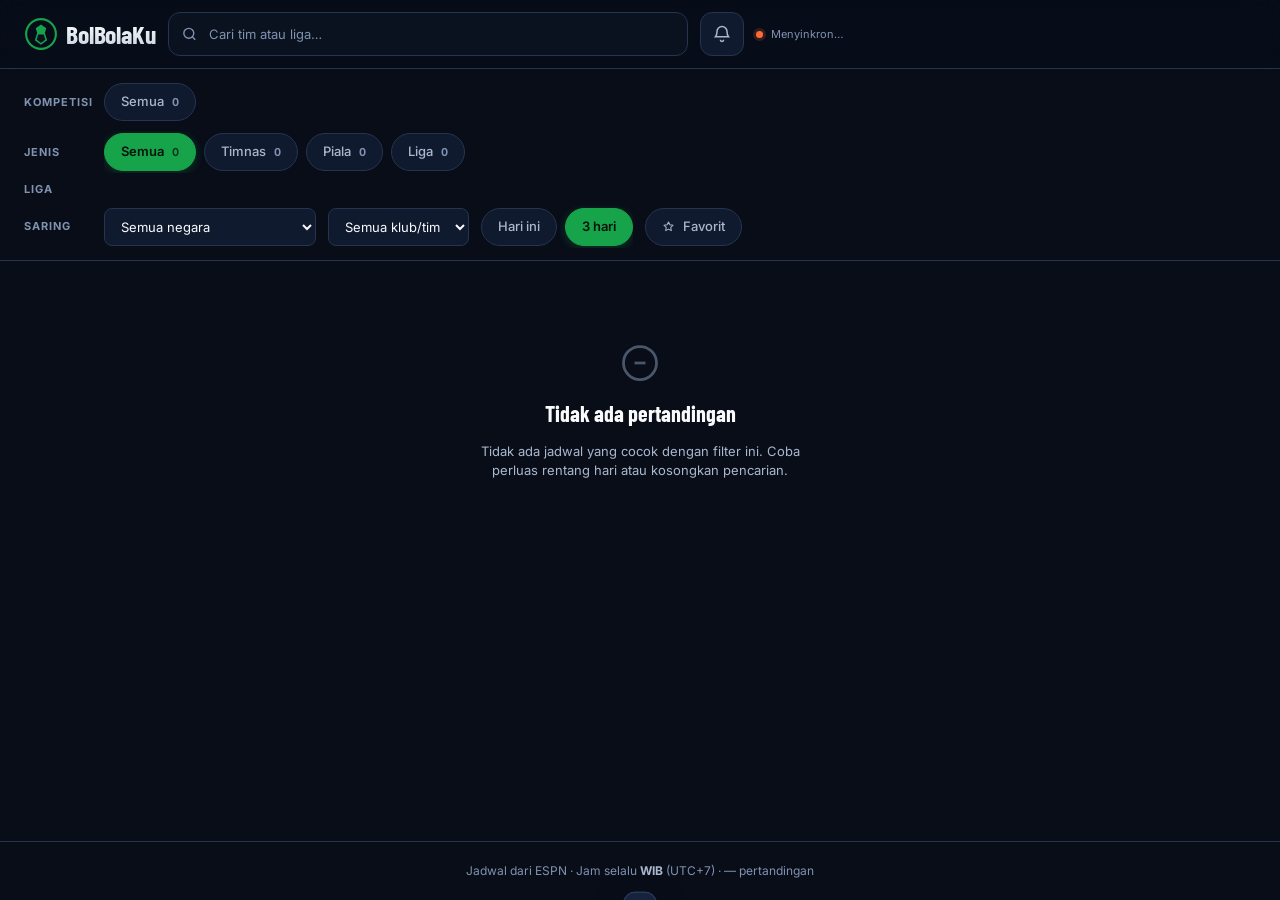
==== commit 61db2bb2: "Multi-sumber (ESPN + FIFA resmi) + kartu berbeda per jenis kompetisi (timnas/piala/liga); jadwal FIF" ====
--- a/index.html
+++ b/index.html
@@ -67,6 +67,12 @@
         <div class="strip" id="groupstrip" role="tablist" aria-labelledby="lbl-group"></div>
       </div>
 
+      <!-- Jenis kompetisi: Timnas / Piala / Liga -->
+      <div class="filterrow">
+        <span class="filterrow__label" id="lbl-kind">Jenis</span>
+        <div class="strip" id="kindstrip" role="group" aria-labelledby="lbl-kind"></div>
+      </div>
+
       <!-- Liga spesifik. Wrapper memberi affordance "masih ada lagi" saat
            strip terpotong di layar sempit. -->
       <div class="filterrow">
@@ -107,7 +113,7 @@
 
     <!-- Countdown kick-off berikutnya -->
     <div class="countdown" id="countdown" hidden>
-      <span class="countdown__label">Kick-off terdekat</span>
+      <span class="countdown__label">Laga berikutnya dimulai dalam</span>
       <span class="countdown__clock" id="cd-clock">--:--:--</span>
       <span class="countdown__teams" id="cd-teams"></span>
       <span class="countdown__meta" id="cd-meta"></span>
--- a/styles.css
+++ b/styles.css
@@ -379,16 +379,21 @@
 
 .grid { display: grid; grid-template-columns: 1fr; gap: var(--s-3); }
 
-/* ---------- KARTU PERTANDINGAN ---------- */
+/* ==========================================================================
+   KARTU PERTANDINGAN — tiga wujud menurut jenis kompetisi
+   --------------------------------------------------------------------------
+   Warna & tata letak berbeda supaya pengguna bisa membedakan SEKILAS:
+     .match--national  laga timnas (ASEAN Cup, World Cup, Nations League)
+     .match--cup       piala antarklub (UCL, UEL, Libertadores)
+     .match--league    liga domestik (default)
+   ========================================================================== */
 .match {
   position: relative;
-  display: grid;
-  grid-template-columns: auto minmax(0, 1fr) auto;
-  align-items: center;
-  gap: var(--s-3);
-  padding: var(--s-4);
+  display: flex; flex-direction: column; gap: var(--s-3);
+  padding: var(--s-3) var(--s-4) var(--s-4);
   background: var(--c-surface);
   border: 1px solid var(--c-border);
+  border-left: 3px solid var(--kind, var(--c-border-2));
   border-radius: var(--r-lg);
   box-shadow: var(--e-1);
   transition: background var(--d-1) var(--ease), border-color var(--d-1) var(--ease),
@@ -397,39 +402,97 @@
 .match:hover {
   background: var(--c-raised);
   border-color: var(--c-border-2);
+  border-left-color: var(--kind, var(--c-border-2));
   transform: translateY(-2px);
   box-shadow: var(--e-2);
 }
 
+/* Warna aksen per jenis kompetisi — pembeda visual utama. */
+.match--national { --kind: #f5c518; }   /* emas: kehormatan timnas */
+.match--cup      { --kind: #8b7cf6; }   /* violet: turnamen antarklub */
+.match--league   { --kind: #16a34a; }   /* hijau: liga domestik */
+
 .match--live {
   border-color: rgba(255, 107, 53, .5);
-  box-shadow: inset 3px 0 0 var(--c-live), var(--e-1);
-}
-
-/* Blok kiri: badge kompetisi + jam/status bertumpuk. Waktu diletakkan di
-   sini supaya nama tim dapat seluruh lebar tersisa — inilah yang mencegah
-   nama panjang terpotong. */
+  border-left-color: var(--c-live);
+  box-shadow: inset 0 0 0 1px rgba(255, 107, 53, .18), var(--e-1);
+}
+.match--done { opacity: .92; }
+
+/* ---------- Pita kompetisi (selalu ada) ---------- */
+.match__ribbon {
+  display: flex; align-items: center; gap: var(--s-2);
+  min-width: 0;
+  padding-right: 38px;               /* ruang untuk bintang favorit */
+}
+.match__badge {
+  font-family: var(--f-mono);
+  font-size: var(--t-2xs); font-weight: 700;
+  letter-spacing: .04em;
+  color: #0a0f1a;
+  background: var(--kind, var(--c-border-2));
+  border-radius: var(--r-xs);
+  padding: 3px 7px;
+  flex: none;
+}
+.match__compname {
+  font-size: var(--t-xs); font-weight: 600;
+  color: var(--c-text-2);
+  min-width: 0; overflow: hidden; text-overflow: ellipsis; white-space: nowrap;
+}
+.match__stage {
+  flex: none;
+  font-size: var(--t-2xs); font-weight: 700;
+  letter-spacing: .05em; text-transform: uppercase;
+  color: var(--kind, var(--c-accent-hi));
+  background: rgba(255, 255, 255, .07);
+  border: 1px solid var(--kind, var(--c-border-2));
+  border-radius: var(--r-pill);
+  padding: 2px 8px;
+  margin-left: auto;
+}
+
+/* ---------- Wujud A: TIMNAS (dua panji berhadapan) ---------- */
+.match__body {
+  display: grid;
+  grid-template-columns: minmax(0, 1fr) auto minmax(0, 1fr);
+  align-items: center;
+  gap: var(--s-3);
+}
+.match__side {
+  display: flex; flex-direction: column; align-items: center;
+  gap: var(--s-2); min-width: 0; text-align: center;
+}
+.match__side .team__logo { width: 40px; height: 40px; }
+.match__nation {
+  font-size: var(--t-sm); font-weight: 600; line-height: 1.2;
+  overflow-wrap: anywhere;
+}
+.match__center { display: grid; place-items: center; min-width: 62px; }
+.match__score {
+  font-family: var(--f-display);
+  font-size: var(--t-2xl); font-weight: 800; line-height: 1;
+  color: var(--c-accent-hi);
+  font-variant-numeric: tabular-nums;
+  white-space: nowrap;
+}
+.match__score i { font-style: normal; opacity: .5; margin: 0 4px; font-size: .7em; }
+.match__foot {
+  display: flex; justify-content: center;
+  border-top: 1px solid var(--c-border);
+  padding-top: var(--s-2);
+}
+
+/* ---------- Wujud B/C: baris tim (piala & liga) ---------- */
 .match__meta {
-  display: grid;
-  gap: var(--s-2);
-  justify-items: center;
-  align-self: stretch;
-  align-content: center;
-}
-
-.match__comp {
-  font-family: var(--f-mono);
-  font-size: var(--t-2xs); font-weight: 600;
-  letter-spacing: .03em;
-  color: var(--c-text-2);
-  background: var(--c-sunken);
-  border: 1px solid var(--c-border);
-  border-radius: var(--r-xs);
-  padding: 4px 8px;
-  text-align: center;
-  min-width: 46px;
-}
-
+  display: flex; align-items: center; justify-content: space-between;
+  gap: var(--s-3);
+}
+.match__tag {
+  font-size: var(--t-2xs); font-weight: 700;
+  letter-spacing: .07em; text-transform: uppercase;
+  color: var(--kind, var(--c-text-3));
+}
 .match__teams { display: grid; gap: var(--s-2); min-width: 0; }
 
 /* Baris tim: logo | nama (+negara) | skor */
@@ -485,8 +548,7 @@
 .team__score.is-lead { color: var(--c-accent-hi); font-weight: 800; }
 
 .match__time {
-  display: grid; gap: var(--s-1);
-  justify-items: center; text-align: center;
+  display: inline-flex; align-items: center; gap: var(--s-2);
 }
 .match__clock {
   font-family: var(--f-mono);
@@ -514,8 +576,6 @@
   color: var(--c-text-2);
   border: 1px solid var(--c-border);
 }
-
-.match > .star { align-self: center; }
 
 /* ---------- BINTANG FAVORIT ---------- */
 .star {
@@ -529,11 +589,14 @@
   transition: opacity var(--d-1) var(--ease), color var(--d-1) var(--ease),
               transform var(--d-1) var(--ease);
 }
-.star svg { width: 17px; height: 17px; fill: none; stroke: currentColor; stroke-width: 1.8; stroke-linejoin: round; }
+.star svg { width: 18px; height: 18px; fill: none; stroke: currentColor; stroke-width: 1.8; stroke-linejoin: round; }
 .star:hover, .star:focus-visible { opacity: 1; color: var(--c-accent-hi); }
 .star.is-fav { opacity: 1; color: var(--c-accent-hi); }
 .star.is-fav svg { fill: var(--c-accent-hi); stroke: var(--c-accent-hi); }
 .star:active { transform: scale(.86); }
+
+/* Bintang favorit: pojok kanan atas, tidak mengambil lebar baris. */
+.match > .star { position: absolute; top: var(--s-2); right: var(--s-2); }
 
 /* ---------- EMPTY / ERROR / LOADING ---------- */
 .state {
@@ -682,12 +745,16 @@
   .main { padding: var(--s-4) var(--s-3); }
   .daygroup__date { font-size: var(--t-xl); }
 
-  /* Kartu tetap 3 kolom (meta | tim | bintang); yang mengecil hanya
-     padding & logo, sehingga nama tim tetap dapat lebar penuh. */
+  /* Kartu: hanya padding & logo yang mengecil, supaya nama tim tetap
+     mendapat lebar penuh dan tidak pernah terpotong. */
   .match { padding: var(--s-3); gap: var(--s-2); }
-  .match__comp { min-width: 40px; font-size: 10px; padding: 3px 6px; }
-  .team__logo { width: 22px; height: 22px; }
+  .match__badge { font-size: 10px; padding: 2px 6px; }
+  .match__compname { font-size: var(--t-2xs); }
+  .team__logo { width: 24px; height: 24px; }
+  .match__side .team__logo { width: 34px; height: 34px; }
+  .match__nation { font-size: var(--t-xs); }
+  .match__score { font-size: var(--t-xl); }
   .team { gap: var(--s-2); }
   .team__score { font-size: var(--t-lg); }
-  .star { width: 36px; height: 36px; }
-}
+  .star { width: 40px; height: 40px; }
+}
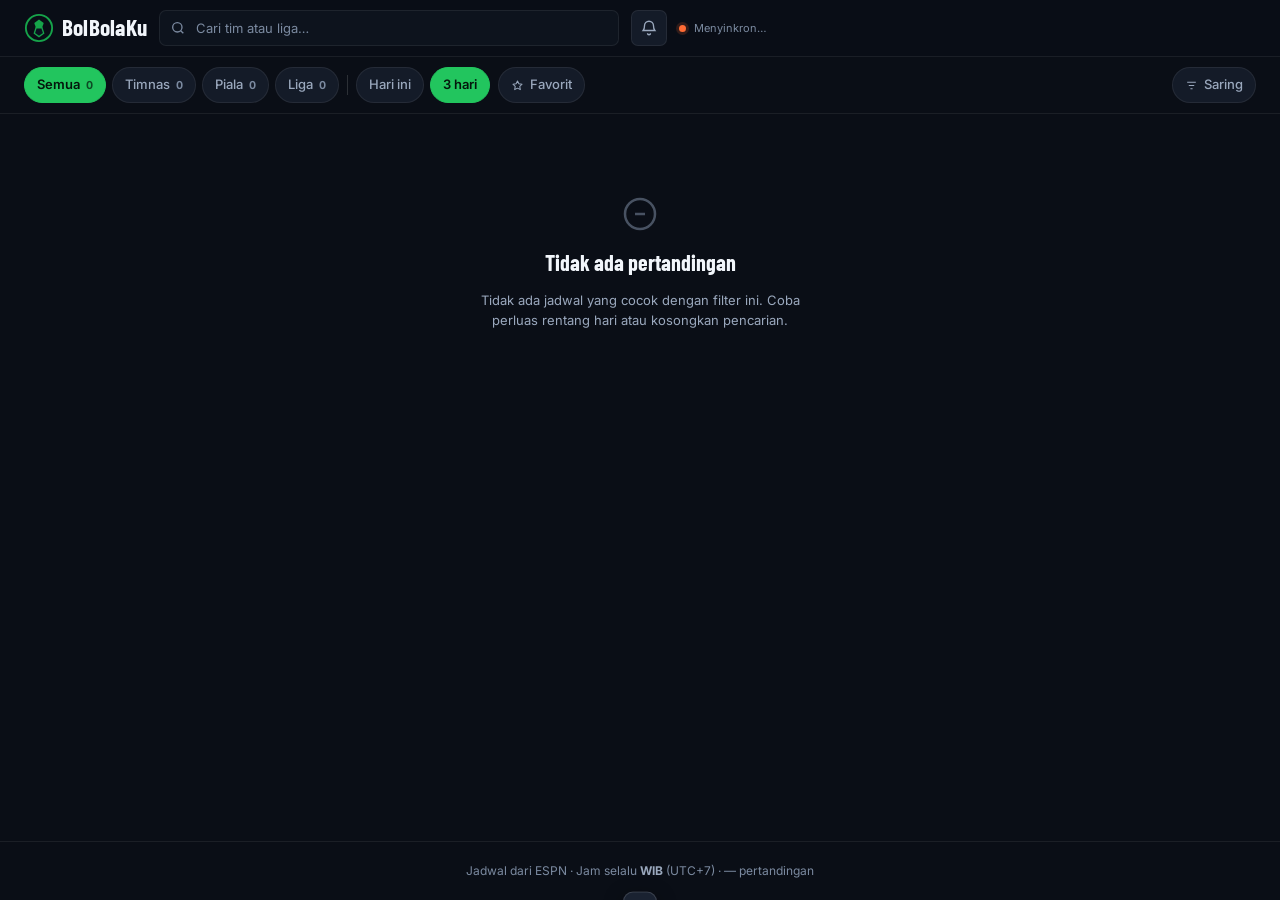
==== commit 7cff2f16: "Redesign v3: kartu padat (174->106px), toolbar lipat (217->57px), kontras WCAG AA 0 gagal, gate kepa" ====
--- a/index.html
+++ b/index.html
@@ -61,47 +61,56 @@
   <nav class="filters" aria-label="Filter jadwal">
     <div class="filters__inner">
 
-      <!-- Grup -->
-      <div class="filterrow">
-        <span class="filterrow__label" id="lbl-group">Kompetisi</span>
-        <div class="strip" id="groupstrip" role="tablist" aria-labelledby="lbl-group"></div>
-      </div>
+      <!-- Baris tetap: jenis kompetisi + rentang hari + favorit + panel
+           lanjutan. Ramping, supaya jadwal sudah terlihat di layar pertama. -->
+      <div class="filterbar">
+        <div class="strip" id="kindstrip" role="group" aria-label="Jenis kompetisi"></div>
 
-      <!-- Jenis kompetisi: Timnas / Piala / Liga -->
-      <div class="filterrow">
-        <span class="filterrow__label" id="lbl-kind">Jenis</span>
-        <div class="strip" id="kindstrip" role="group" aria-labelledby="lbl-kind"></div>
-      </div>
-
-      <!-- Liga spesifik. Wrapper memberi affordance "masih ada lagi" saat
-           strip terpotong di layar sempit. -->
-      <div class="filterrow">
-        <span class="filterrow__label" id="lbl-comp">Liga</span>
-        <div class="strip-wrap">
-          <div class="strip" id="compstrip" aria-labelledby="lbl-comp"></div>
-        </div>
-      </div>
-
-      <!-- Negara / klub / rentang -->
-      <div class="filterrow">
-        <span class="filterrow__label" id="lbl-more">Saring</span>
-
-        <label class="sr-only" for="country">Negara</label>
-        <select id="country" class="select" aria-labelledby="lbl-more"></select>
-
-        <label class="sr-only" for="team">Klub atau tim</label>
-        <select id="team" class="select"></select>
+        <span class="filterbar__sep" aria-hidden="true"></span>
 
         <div class="strip" id="ranges" role="group" aria-label="Rentang hari">
           <button class="chip" data-range="1">Hari ini</button>
           <button class="chip" data-range="3">3 hari</button>
         </div>
 
-        <button class="chip" id="favonly" aria-pressed="false">
+        <button class="chip chip--toggle" id="favonly" aria-pressed="false">
           <svg class="chip__icon" viewBox="0 0 24 24" aria-hidden="true">
             <path d="M12 3.6l2.6 5.3 5.8.8-4.2 4.1 1 5.8L12 16.9l-5.2 2.7 1-5.8L3.6 9.7l5.8-.8z"/>
           </svg>Favorit
         </button>
+
+        <button class="chip chip--toggle" id="advtoggle" aria-expanded="false"
+                aria-controls="advpanel">
+          <svg class="chip__icon" viewBox="0 0 24 24" aria-hidden="true">
+            <path d="M4 6h16M7 12h10M10 18h4"/>
+          </svg>Saring
+        </button>
+      </div>
+
+      <!-- Panel lanjutan (dilipat): grup, liga spesifik, negara, klub. -->
+      <div class="filters__adv" id="advpanel" hidden>
+
+        <div class="filterrow">
+          <span class="filterrow__label" id="lbl-group">Wilayah</span>
+          <div class="strip" id="groupstrip" role="tablist" aria-labelledby="lbl-group"></div>
+        </div>
+
+        <div class="filterrow">
+          <span class="filterrow__label" id="lbl-comp">Liga</span>
+          <div class="strip-wrap">
+            <div class="strip" id="compstrip" aria-labelledby="lbl-comp"></div>
+          </div>
+        </div>
+
+        <div class="filterrow">
+          <span class="filterrow__label" id="lbl-more">Tim</span>
+
+          <label class="sr-only" for="country">Negara</label>
+          <select id="country" class="select" aria-labelledby="lbl-more"></select>
+
+          <label class="sr-only" for="team">Klub atau tim</label>
+          <select id="team" class="select"></select>
+        </div>
 
       </div>
 
--- a/styles.css
+++ b/styles.css
@@ -1,40 +1,45 @@
 /* ==========================================================================
-   BolBolaKu — styles.css  (REDESIGN v2)
-   Sistem desain token-driven. Nilai warna/huruf BERSALIN ke DESIGN.md.
+   BolBolaKu — styles.css  (REDESIGN v3 — "broadcast scoreboard")
+
+   Diarahkan oleh audit terukur (scripts/design_audit.py), bukan selera:
+     - kartu 174px -> ~84px (kepadatan; FotMob/Flashscore ~64-70px)
+     - toolbar filter 217px -> ~52px (konten muncul di layar pertama)
+     - .match__stage 4.31:1 -> >= 4.5:1 (WCAG AA)
+     - hilangkan pemotongan nama kompetisi
 
    Prinsip:
-   - Hierarki lewat UKURAN + BOBOT + RUANG, bukan warna semata.
-   - Satu pekerjaan per permukaan (kanvas / kartu / terangkat / cekung).
-   - Skala jarak 4px, radius konsisten, elevasi 3 tingkat.
-   - Kontras teks >= 4.5:1 (WCAG AA) di semua permukaan.
+     - Hierarki lewat UKURAN + BOBOT + RUANG, warna hanya penguat.
+     - Garis pemisah halus (rgba putih), bukan blok abu pekat.
+     - Satu bahasa bentuk: radius kecil-konsisten, elevasi tipis.
+     - Kontras teks >= 4.5:1 di semua permukaan.
    ========================================================================== */
 
 /* ---------- TOKEN ---------- */
 :root {
   /* Permukaan — tangga gelap yang jelas antar tingkat */
-  --c-bg:        #080d18;   /* kanvas */
-  --c-surface:   #101a2e;   /* kartu */
-  --c-raised:    #17233c;   /* terangkat / hover */
-  --c-sunken:    #0a111f;   /* cekung (input, badge) */
-  --c-border:    #263450;
-  --c-border-2:  #33456a;
+  --c-bg:        #0a0e16;   /* kanvas */
+  --c-surface:   #141b28;   /* kartu */
+  --c-surface-2: #1a2231;   /* terangkat / hover */
+  --c-sunken:    #0d131d;   /* cekung (input, badge) */
+  --c-line:      rgba(255, 255, 255, .07);
+  --c-line-2:    rgba(255, 255, 255, .14);
 
   /* Aksen */
-  --c-accent:    #16a34a;
-  --c-accent-hi: #b4f04a;   /* lime lampu sorot — penyorot data */
+  --c-accent:    #22c55e;
+  --c-accent-hi: #86efac;   /* lampu sorot data */
   --c-live:      #ff6b35;
-  --c-danger:    #f26b6b;
-
-  /* Teks */
-  --c-text:      #f8fafc;
-  --c-text-2:    #a9b8ce;
-  --c-text-3:    #7f92b0;
-
-  /* Radius */
-  --r-xs: 6px;
-  --r-sm: 8px;
-  --r-md: 12px;
-  --r-lg: 16px;
+  --c-danger:    #f87171;
+
+  /* Teks — semua lolos WCAG AA di atas --c-surface & --c-sunken */
+  --c-text:      #f2f6fb;
+  --c-text-2:    #9aa8bd;
+  --c-text-3:    #7b8aa0;
+
+  /* Radius — bahasa bentuk yang konsisten */
+  --r-xs: 5px;
+  --r-sm: 7px;
+  --r-md: 10px;
+  --r-lg: 14px;
   --r-pill: 999px;
 
   /* Jarak — skala 4px */
@@ -50,23 +55,23 @@
   --t-2xs: 0.6875rem;  /* 11 */
   --t-xs:  0.75rem;    /* 12 */
   --t-sm:  0.8125rem;  /* 13 */
-  --t-md:  0.9375rem;  /* 15 */
-  --t-lg:  1.0625rem;  /* 17 */
+  --t-md:  0.875rem;   /* 14 */
+  --t-lg:  1rem;       /* 16 */
   --t-xl:  1.375rem;   /* 22 */
-  --t-2xl: 1.75rem;    /* 28 */
-  --t-3xl: 2.25rem;    /* 36 */
-
-  /* Elevasi */
-  --e-1: 0 1px 2px rgba(0, 0, 0, .4);
-  --e-2: 0 4px 16px rgba(0, 0, 0, .35);
-  --e-3: 0 12px 32px rgba(0, 0, 0, .45);
+  --t-2xl: 1.625rem;   /* 26 */
+  --t-3xl: 2rem;       /* 32 */
+
+  /* Elevasi — tipis, tidak bersaing dengan konten */
+  --e-1: 0 1px 2px rgba(0, 0, 0, .5);
+  --e-2: 0 6px 20px rgba(0, 0, 0, .42);
 
   /* Gerak */
-  --d-1: 130ms;
-  --d-2: 220ms;
+  --d-1: 120ms;
+  --d-2: 200ms;
   --ease: cubic-bezier(.22, .61, .36, 1);
 
-  --w-max: 1340px;
+  --w-max: 1320px;
+  --header-h: 56px;
 }
 
 /* ---------- RESET ---------- */
@@ -122,16 +127,17 @@
 /* ---------- HEADER ---------- */
 .header {
   position: sticky; top: 0; z-index: 30;
-  background: rgba(8, 13, 24, .85);
-  backdrop-filter: blur(16px) saturate(140%);
-  -webkit-backdrop-filter: blur(16px) saturate(140%);
-  border-bottom: 1px solid var(--c-border);
+  background: rgba(10, 14, 22, .82);
+  backdrop-filter: blur(14px) saturate(150%);
+  -webkit-backdrop-filter: blur(14px) saturate(150%);
+  border-bottom: 1px solid var(--c-line);
 }
 
 .header__bar {
   max-width: var(--w-max);
+  height: var(--header-h);
   margin: 0 auto;
-  padding: var(--s-3) var(--s-4);
+  padding: 0 var(--s-4);
   display: flex; align-items: center; gap: var(--s-3);
 }
 
@@ -140,57 +146,54 @@
   text-decoration: none; color: inherit; flex-shrink: 0;
 }
 
-.brand__mark { width: 34px; height: 34px; flex-shrink: 0; }
+.brand__mark { width: 30px; height: 30px; flex-shrink: 0; }
 
 .brand__name {
   font-family: var(--f-display);
-  font-size: 1.6rem;
+  font-size: 1.45rem;
   font-weight: 700;
-  letter-spacing: -.005em;
+  letter-spacing: .01em;
   line-height: 1;
   white-space: nowrap;
-  background: linear-gradient(180deg, #ffffff, #cbd5e1);
-  -webkit-background-clip: text;
-  background-clip: text;
-  color: transparent;
-}
-
-.search { position: relative; flex: 1; min-width: 0; max-width: 520px; }
+  color: var(--c-text);
+}
+
+.search { position: relative; flex: 1; min-width: 0; max-width: 460px; }
 
 .search__input {
-  width: 100%; height: 44px;
-  padding: 0 var(--s-4) 0 40px;
+  width: 100%; height: 36px;
+  padding: 0 var(--s-4) 0 36px;
   background: var(--c-sunken);
-  border: 1px solid var(--c-border);
-  border-radius: var(--r-md);
+  border: 1px solid var(--c-line);
+  border-radius: var(--r-sm);
   font-size: var(--t-sm);
   color: var(--c-text);
   transition: border-color var(--d-1) var(--ease), background var(--d-1) var(--ease);
 }
 .search__input::placeholder { color: var(--c-text-3); }
-.search__input:hover { border-color: var(--c-border-2); }
+.search__input:hover { border-color: var(--c-line-2); }
 .search__input:focus { border-color: var(--c-accent); background: var(--c-bg); outline: none; }
 
 .search__icon {
-  position: absolute; left: 13px; top: 50%; transform: translateY(-50%);
-  width: 17px; height: 17px; color: var(--c-text-3); pointer-events: none;
+  position: absolute; left: 11px; top: 50%; transform: translateY(-50%);
+  width: 16px; height: 16px; color: var(--c-text-3); pointer-events: none;
 }
 
 .iconbtn {
   display: inline-grid; place-items: center;
-  width: 44px; height: 44px; flex: none;
+  width: 36px; height: 36px; flex: none;
   background: var(--c-surface);
-  border: 1px solid var(--c-border);
-  border-radius: var(--r-md);
+  border: 1px solid var(--c-line);
+  border-radius: var(--r-sm);
   color: var(--c-text-2);
   cursor: pointer;
   transition: background var(--d-1) var(--ease), color var(--d-1) var(--ease),
               border-color var(--d-1) var(--ease), transform var(--d-1) var(--ease);
 }
-.iconbtn svg { width: 20px; height: 20px; }
-.iconbtn:hover { background: var(--c-raised); color: var(--c-text); border-color: var(--c-border-2); }
+.iconbtn svg { width: 18px; height: 18px; }
+.iconbtn:hover { background: var(--c-surface-2); color: var(--c-text); border-color: var(--c-line-2); }
 .iconbtn:active { transform: scale(.94); }
-.iconbtn[aria-pressed='true'] { background: var(--c-accent); border-color: var(--c-accent); color: #05130a; }
+.iconbtn[aria-pressed='true'] { background: var(--c-accent); border-color: var(--c-accent); color: #04160c; }
 
 .sync {
   display: flex; align-items: center; gap: var(--s-2);
@@ -200,24 +203,45 @@
 .sync__dot {
   width: 7px; height: 7px; border-radius: var(--r-pill);
   background: var(--c-accent); flex-shrink: 0;
-  box-shadow: 0 0 0 3px rgba(22, 163, 74, .18);
-}
-.sync[data-state='offline'] .sync__dot { background: var(--c-danger); box-shadow: 0 0 0 3px rgba(242,107,107,.18); }
-.sync[data-state='loading'] .sync__dot { background: var(--c-live); box-shadow: 0 0 0 3px rgba(255,107,53,.18); }
-
-/* ---------- FILTER ---------- */
+  box-shadow: 0 0 0 3px rgba(34, 197, 94, .16);
+}
+.sync[data-state='offline'] .sync__dot { background: var(--c-danger); box-shadow: 0 0 0 3px rgba(248,113,113,.16); }
+.sync[data-state='loading'] .sync__dot { background: var(--c-live); box-shadow: 0 0 0 3px rgba(255,107,53,.16); }
+
+/* ==========================================================================
+   TOOLBAR FILTER — 1 baris ramping + panel lanjutan yang bisa dilipat.
+   Baris tetap hanya ~52px supaya jadwal muncul di layar pertama.
+   ========================================================================== */
 .filters {
   background: var(--c-bg);
-  border-bottom: 1px solid var(--c-border);
-  position: sticky; top: 69px; z-index: 20;
+  border-bottom: 1px solid var(--c-line);
+  position: sticky; top: var(--header-h); z-index: 20;
 }
 
 .filters__inner {
   max-width: var(--w-max);
   margin: 0 auto;
-  padding: var(--s-3) var(--s-4);
+  padding: var(--s-2) var(--s-4);
+}
+
+.filterbar {
+  display: flex; align-items: center; gap: var(--s-2);
+  min-width: 0;
+}
+.filterbar .strip { flex: 0 1 auto; }
+/* Dorong tombol "Saring" ke kanan tanpa inline style. */
+#advtoggle { margin-left: auto; }
+.filterbar__sep {
+  width: 1px; height: 20px; flex: none;
+  background: var(--c-line-2);
+}
+
+.filters__adv {
   display: flex; flex-direction: column; gap: var(--s-2);
-}
+  padding-top: var(--s-3); margin-top: var(--s-2);
+  border-top: 1px solid var(--c-line);
+}
+.filters__adv[hidden] { display: none; }
 
 .filterrow { display: flex; align-items: center; gap: var(--s-3); min-width: 0; }
 .filterrow > .strip { min-width: 0; flex: 0 1 auto; }
@@ -229,14 +253,14 @@
   text-transform: uppercase;
   color: var(--c-text-3);
   flex-shrink: 0;
-  width: 68px;
+  width: 74px;
 }
 
 .chip {
-  display: inline-flex; align-items: center; gap: var(--s-2);
-  height: 38px; padding: 0 var(--s-4);
+  display: inline-flex; align-items: center; gap: 6px;
+  height: 36px; padding: 0 var(--s-3);
   background: var(--c-surface);
-  border: 1px solid var(--c-border);
+  border: 1px solid var(--c-line);
   border-radius: var(--r-pill);
   color: var(--c-text-2);
   font-size: var(--t-sm); font-weight: 500;
@@ -244,22 +268,23 @@
   transition: background var(--d-1) var(--ease), color var(--d-1) var(--ease),
               border-color var(--d-1) var(--ease), transform var(--d-1) var(--ease);
 }
-.chip:hover { background: var(--c-raised); color: var(--c-text); border-color: var(--c-border-2); }
+.chip:hover { background: var(--c-surface-2); color: var(--c-text); border-color: var(--c-line-2); }
 .chip:active { transform: scale(.97); }
 .chip[aria-pressed='true'] {
   background: var(--c-accent);
   border-color: var(--c-accent);
-  color: #05130a;
+  color: #04160c;
   font-weight: 600;
-  box-shadow: 0 2px 10px rgba(22, 163, 74, .28);
-}
+}
+.chip.is-active { border-color: var(--c-accent); color: var(--c-accent-hi); }
 
 .chip__count {
   font-size: var(--t-2xs); font-weight: 700;
   font-variant-numeric: tabular-nums;
   color: var(--c-text-3);
 }
-.chip[aria-pressed='true'] .chip__count { color: rgba(5, 19, 10, .72); }
+.chip[aria-pressed='true'] .chip__count { color: rgba(4, 22, 12, .7); }
+.chip.is-active .chip__count { color: var(--c-accent-hi); }
 
 .chip__icon {
   width: 13px; height: 13px; flex: none;
@@ -267,8 +292,11 @@
 }
 .chip[aria-pressed='true'] .chip__icon { fill: currentColor; }
 
+.chip--toggle { flex: none; }
+.chip--toggle svg { width: 13px; height: 13px; }
+
 .strip {
-  display: flex; gap: var(--s-2);
+  display: flex; gap: 6px;
   overflow-x: auto;
   scrollbar-width: none; -ms-overflow-style: none;
   scroll-snap-type: x proximity;
@@ -277,17 +305,17 @@
 .strip::-webkit-scrollbar { display: none; }
 
 .select {
-  height: 38px; padding: 0 var(--s-3);
+  height: 36px; padding: 0 var(--s-3);
   background: var(--c-surface);
-  border: 1px solid var(--c-border);
+  border: 1px solid var(--c-line);
   border-radius: var(--r-sm);
   color: var(--c-text);
   font-size: var(--t-sm);
   cursor: pointer;
-  max-width: 220px;
+  max-width: 210px;
   transition: border-color var(--d-1) var(--ease), background var(--d-1) var(--ease);
 }
-.select:hover { border-color: var(--c-border-2); background: var(--c-raised); }
+.select:hover { border-color: var(--c-line-2); background: var(--c-surface-2); }
 
 /* ==========================================================================
    KONTEN
@@ -298,24 +326,20 @@
   width: 100%;
   margin: 0 auto;
   padding: var(--s-5) var(--s-4);
-  /* Ruang bawah ekstra: toast muncul di sini — tanpa ini ia menutupi
-     kartu terakhir saat pengguna memberi umpan balik. */
   padding-bottom: calc(var(--s-12) + 56px + env(safe-area-inset-bottom, 0px));
 }
 
 /* ---------- COUNTDOWN ---------- */
 .countdown {
   position: relative; overflow: hidden;
-  background:
-    radial-gradient(120% 160% at 0% 0%, rgba(22,163,74,.16), transparent 60%),
-    var(--c-surface);
-  border: 1px solid var(--c-border);
-  border-radius: var(--r-lg);
-  padding: var(--s-4) var(--s-5);
   display: flex; align-items: center; flex-wrap: wrap;
-  gap: var(--s-2) var(--s-4);
-  margin: 0 0 var(--s-6);
-  box-shadow: var(--e-2);
+  gap: 6px var(--s-4);
+  padding: var(--s-3) var(--s-4);
+  margin: 0 0 var(--s-5);
+  background: linear-gradient(90deg, rgba(34,197,94,.10), rgba(34,197,94,0) 55%), var(--c-surface);
+  border: 1px solid var(--c-line);
+  border-left: 3px solid var(--c-accent);
+  border-radius: var(--r-md);
 }
 .countdown__label {
   font-size: var(--t-2xs); font-weight: 700;
@@ -326,14 +350,14 @@
   font-family: var(--f-mono);
   font-size: var(--t-xl); font-weight: 600;
   color: var(--c-accent-hi);
-  letter-spacing: .01em;
   font-variant-numeric: tabular-nums;
+  line-height: 1;
 }
 .countdown__teams {
   display: inline-flex; align-items: center; gap: var(--s-2);
   min-width: 0; flex-wrap: wrap;
 }
-.countdown__teams .team__logo { width: 22px; height: 22px; }
+.countdown__teams .team__logo { width: 20px; height: 20px; }
 .countdown__team {
   font-size: var(--t-md); font-weight: 600; color: var(--c-text);
   white-space: nowrap;
@@ -352,24 +376,25 @@
 .daygroup { margin-bottom: var(--s-8); }
 
 .daygroup__head {
-  display: flex; align-items: center; gap: var(--s-3);
+  display: flex; align-items: baseline; gap: var(--s-3);
   padding-bottom: var(--s-2);
-  margin-bottom: var(--s-4);
-  border-bottom: 1px solid var(--c-border);
+  margin-bottom: var(--s-3);
+  border-bottom: 1px solid var(--c-line);
 }
 .daygroup__date {
   font-family: var(--f-display);
   font-size: var(--t-2xl); font-weight: 700;
-  letter-spacing: -.01em; line-height: 1.05;
+  letter-spacing: .005em; line-height: 1.05;
 }
 .daygroup__rel {
   font-size: var(--t-2xs); font-weight: 700;
   letter-spacing: .08em; text-transform: uppercase;
   color: var(--c-accent-hi);
-  background: rgba(180, 240, 74, .1);
-  border: 1px solid rgba(180, 240, 74, .22);
+  background: rgba(134, 239, 172, .1);
+  border: 1px solid rgba(134, 239, 172, .24);
   padding: 2px 8px;
   border-radius: var(--r-pill);
+  align-self: center;
 }
 .daygroup__count {
   margin-left: auto;
@@ -382,132 +407,140 @@
 /* ==========================================================================
    KARTU PERTANDINGAN — tiga wujud menurut jenis kompetisi
    --------------------------------------------------------------------------
-   Warna & tata letak berbeda supaya pengguna bisa membedakan SEKILAS:
-     .match--national  laga timnas (ASEAN Cup, World Cup, Nations League)
-     .match--cup       piala antarklub (UCL, UEL, Libertadores)
-     .match--league    liga domestik (default)
+     .match--national  timnas (ASEAN Cup, World Cup, Nations League)  emas
+     .match--cup       piala antarklub (UCL, UEL, Libertadores)       violet
+     .match--league    liga domestik (default)                        hijau
    ========================================================================== */
 .match {
   position: relative;
-  display: flex; flex-direction: column; gap: var(--s-3);
-  padding: var(--s-3) var(--s-4) var(--s-4);
+  display: flex; flex-direction: column; gap: var(--s-2);
+  padding: var(--s-2) var(--s-3) var(--s-3);
   background: var(--c-surface);
-  border: 1px solid var(--c-border);
-  border-left: 3px solid var(--kind, var(--c-border-2));
-  border-radius: var(--r-lg);
-  box-shadow: var(--e-1);
+  border: 1px solid var(--c-line);
+  border-left: 3px solid var(--kind, var(--c-line-2));
+  border-radius: var(--r-md);
   transition: background var(--d-1) var(--ease), border-color var(--d-1) var(--ease),
-              transform var(--d-2) var(--ease), box-shadow var(--d-2) var(--ease);
-}
-.match:hover {
-  background: var(--c-raised);
-  border-color: var(--c-border-2);
-  border-left-color: var(--kind, var(--c-border-2));
-  transform: translateY(-2px);
-  box-shadow: var(--e-2);
-}
-
-/* Warna aksen per jenis kompetisi — pembeda visual utama. */
-.match--national { --kind: #f5c518; }   /* emas: kehormatan timnas */
-.match--cup      { --kind: #8b7cf6; }   /* violet: turnamen antarklub */
-.match--league   { --kind: #16a34a; }   /* hijau: liga domestik */
+              transform var(--d-2) var(--ease);
+}
+.match:hover { background: var(--c-surface-2); transform: translateY(-1px); }
+
+.match--national { --kind: #f5c518; --kind-soft: #f7dd7a; --kind-ink: #241c00; }
+.match--cup      { --kind: #a78bfa; --kind-soft: #cbbcff; --kind-ink: #150c2e; }
+.match--league   { --kind: #22c55e; --kind-soft: #86efac; --kind-ink: #04160c; }
 
 .match--live {
-  border-color: rgba(255, 107, 53, .5);
+  border-color: rgba(255, 107, 53, .45);
   border-left-color: var(--c-live);
-  box-shadow: inset 0 0 0 1px rgba(255, 107, 53, .18), var(--e-1);
-}
-.match--done { opacity: .92; }
-
-/* ---------- Pita kompetisi (selalu ada) ---------- */
-.match__ribbon {
-  display: flex; align-items: center; gap: var(--s-2);
-  min-width: 0;
-  padding-right: 38px;               /* ruang untuk bintang favorit */
+  background: linear-gradient(90deg, rgba(255, 107, 53, .07), transparent 45%), var(--c-surface);
+}
+/* Laga live harus langsung terlihat dari kejauhan: glow amber tipis + skor
+   lebih besar. Ini sinyal "sedang berjalan" yang paling dicari pengguna. */
+.match--live .team__score { font-size: var(--t-xl); }
+.match--live .match__clock { color: var(--c-live); font-weight: 700; }
+.match--live .match__score { font-size: var(--t-2xl); }
+.match--done { opacity: .94; }
+.match--done .team__score { color: var(--c-text-2); }
+
+/* ---------- Kepala kartu: badge + nama kompetisi + babak + bintang ---------- */
+.match__head {
+  display: flex; align-items: center; flex-wrap: wrap;
+  gap: 6px;
+  padding-right: 34px;              /* ruang bintang favorit */
+  min-height: 20px;
 }
 .match__badge {
   font-family: var(--f-mono);
-  font-size: var(--t-2xs); font-weight: 700;
-  letter-spacing: .04em;
-  color: #0a0f1a;
-  background: var(--kind, var(--c-border-2));
+  font-size: 10px; font-weight: 700;
+  letter-spacing: .05em;
+  color: var(--kind-ink, #0a0f1a);
+  background: var(--kind, var(--c-line-2));
   border-radius: var(--r-xs);
-  padding: 3px 7px;
+  padding: 2px 6px;
   flex: none;
+  line-height: 1.5;
 }
 .match__compname {
-  font-size: var(--t-xs); font-weight: 600;
+  font-size: var(--t-2xs); font-weight: 600;
+  letter-spacing: .01em;
   color: var(--c-text-2);
-  min-width: 0; overflow: hidden; text-overflow: ellipsis; white-space: nowrap;
+  min-width: 0; flex: 1 1 auto;
+  overflow-wrap: anywhere;
 }
 .match__stage {
   flex: none;
-  font-size: var(--t-2xs); font-weight: 700;
-  letter-spacing: .05em; text-transform: uppercase;
-  color: var(--kind, var(--c-accent-hi));
-  background: rgba(255, 255, 255, .07);
-  border: 1px solid var(--kind, var(--c-border-2));
+  font-size: 10px; font-weight: 700;
+  letter-spacing: .06em; text-transform: uppercase;
+  color: var(--kind-soft, var(--c-text-2));
+  background: rgba(255, 255, 255, .05);
+  border: 1px solid var(--c-line-2);
   border-radius: var(--r-pill);
-  padding: 2px 8px;
-  margin-left: auto;
+  padding: 2px 7px;
+  line-height: 1.5;
 }
 
 /* ---------- Wujud A: TIMNAS (dua panji berhadapan) ---------- */
-.match__body {
+.match__duel {
   display: grid;
   grid-template-columns: minmax(0, 1fr) auto minmax(0, 1fr);
   align-items: center;
-  gap: var(--s-3);
+  gap: var(--s-2);
+  padding: var(--s-1) 0;
 }
 .match__side {
-  display: flex; flex-direction: column; align-items: center;
-  gap: var(--s-2); min-width: 0; text-align: center;
-}
-.match__side .team__logo { width: 40px; height: 40px; }
+  display: flex; align-items: center;
+  gap: var(--s-2); min-width: 0;
+}
+.match__side--home { flex-direction: row; }
+.match__side--away { flex-direction: row-reverse; text-align: right; }
+.match__side .team__logo { width: 30px; height: 30px; }
 .match__nation {
   font-size: var(--t-sm); font-weight: 600; line-height: 1.2;
-  overflow-wrap: anywhere;
-}
-.match__center { display: grid; place-items: center; min-width: 62px; }
+  overflow-wrap: anywhere; min-width: 0;
+}
+.match__mid {
+  display: flex; flex-direction: column; align-items: center;
+  gap: 2px; min-width: 58px; text-align: center;
+}
 .match__score {
   font-family: var(--f-display);
-  font-size: var(--t-2xl); font-weight: 800; line-height: 1;
-  color: var(--c-accent-hi);
+  font-size: var(--t-xl); font-weight: 800; line-height: 1;
+  color: var(--kind-soft, var(--c-accent-hi));
   font-variant-numeric: tabular-nums;
   white-space: nowrap;
 }
-.match__score i { font-style: normal; opacity: .5; margin: 0 4px; font-size: .7em; }
-.match__foot {
-  display: flex; justify-content: center;
-  border-top: 1px solid var(--c-border);
-  padding-top: var(--s-2);
-}
+.match__score i { font-style: normal; opacity: .45; margin: 0 3px; font-size: .72em; }
 
 /* ---------- Wujud B/C: baris tim (piala & liga) ---------- */
-.match__meta {
-  display: flex; align-items: center; justify-content: space-between;
+.match__body {
+  display: grid;
+  grid-template-columns: auto minmax(0, 1fr);
   gap: var(--s-3);
-}
-.match__tag {
-  font-size: var(--t-2xs); font-weight: 700;
-  letter-spacing: .07em; text-transform: uppercase;
-  color: var(--kind, var(--c-text-3));
-}
-.match__teams { display: grid; gap: var(--s-2); min-width: 0; }
-
-/* Baris tim: logo | nama (+negara) | skor */
+  align-items: center;
+}
+.match__when {
+  display: flex; flex-direction: column; align-items: flex-start;
+  gap: 3px;
+}
+/* Di kolom waktu, jam dan status menumpuk vertikal. Di tengah kartu
+   timnas keduanya berdampingan. */
+.match__when .match__time {
+  display: flex; flex-direction: column; align-items: flex-start; gap: 3px;
+}
+.match__time { display: inline-flex; align-items: center; gap: 6px; }
+.match__teams { display: grid; gap: 3px; min-width: 0; }
+
 .team {
   display: grid;
   grid-template-columns: auto minmax(0, 1fr) auto;
   align-items: center;
-  gap: var(--s-3);
+  gap: var(--s-2);
   min-width: 0;
-}
-
+  min-height: 26px;
+}
 .team__id { display: flex; flex-direction: column; min-width: 0; }
 
 .team__logo {
-  width: 30px; height: 30px;
+  width: 22px; height: 22px;
   object-fit: contain;
   flex: none;
   background: transparent;
@@ -516,30 +549,29 @@
   display: grid; place-items: center;
   border-radius: var(--r-pill);
   background: var(--c-sunken);
-  border: 1px solid var(--c-border);
+  border: 1px solid var(--c-line);
   font-family: var(--f-display);
-  font-size: var(--t-2xs); font-weight: 700;
+  font-size: 10px; font-weight: 700;
   color: var(--c-text-3);
 }
 
-/* Nama tim DIBUNGKUS, tidak pernah dipotong. Nama seperti
-   "Milton Keynes Dons" atau "St. Vincent and the Grenadines" tidak boleh
-   jadi "Milton Keynes…" — identitas tim adalah informasi inti kartu. */
+/* Nama tim DIBUNGKUS, tidak pernah dipotong — identitas tim adalah
+   informasi inti kartu. */
 .team__name {
   font-size: var(--t-md); font-weight: 500;
-  line-height: 1.22; min-width: 0;
+  line-height: 1.2; min-width: 0;
   overflow-wrap: anywhere;
 }
 .team--home .team__name { font-weight: 600; }
 .team__country {
   display: block;
-  font-size: var(--t-2xs); font-weight: 500;
+  font-size: 10px; font-weight: 500;
   color: var(--c-text-3); letter-spacing: .01em;
 }
 
 .team__score {
   font-family: var(--f-display);
-  font-size: var(--t-xl); font-weight: 700;
+  font-size: var(--t-lg); font-weight: 700;
   line-height: 1;
   color: var(--c-text);
   font-variant-numeric: tabular-nums;
@@ -547,56 +579,52 @@
 }
 .team__score.is-lead { color: var(--c-accent-hi); font-weight: 800; }
 
-.match__time {
-  display: inline-flex; align-items: center; gap: var(--s-2);
-}
 .match__clock {
   font-family: var(--f-mono);
-  font-size: var(--t-sm); font-weight: 600;
+  font-size: var(--t-xs); font-weight: 600;
   color: var(--c-text);
   font-variant-numeric: tabular-nums;
-}
+  line-height: 1;
+}
+.match--national .match__clock { color: var(--c-text-2); font-size: 11px; }
 
 .status {
   display: inline-flex; align-items: center; gap: 4px;
-  font-size: var(--t-2xs); font-weight: 700;
+  font-size: 10px; font-weight: 700;
   letter-spacing: .05em; text-transform: uppercase;
-  padding: 3px 8px; border-radius: var(--r-pill);
-  white-space: nowrap;
+  padding: 2px 6px; border-radius: var(--r-xs);
+  white-space: nowrap; line-height: 1.5;
 }
 .status--live { background: var(--c-live); color: #1a0a02; }
 .status--live::before {
-  content: ""; width: 6px; height: 6px; border-radius: var(--r-pill);
+  content: ""; width: 5px; height: 5px; border-radius: var(--r-pill);
   background: #1a0a02; animation: blink 1.4s ease-in-out infinite;
 }
 @keyframes blink { 0%,100% { opacity: 1; } 50% { opacity: .25; } }
 
 .status--ft {
-  background: var(--c-sunken);
+  background: rgba(255, 255, 255, .07);
   color: var(--c-text-2);
-  border: 1px solid var(--c-border);
 }
 
 /* ---------- BINTANG FAVORIT ---------- */
 .star {
+  position: absolute; top: 4px; right: 4px;
   display: inline-grid; place-items: center;
-  width: 40px; height: 40px; flex: none;
+  width: 36px; height: 36px;
   background: none; border: 0;
   border-radius: var(--r-sm);
   cursor: pointer;
   color: var(--c-text-3);
-  opacity: .5;
+  opacity: .55;
   transition: opacity var(--d-1) var(--ease), color var(--d-1) var(--ease),
               transform var(--d-1) var(--ease);
 }
-.star svg { width: 18px; height: 18px; fill: none; stroke: currentColor; stroke-width: 1.8; stroke-linejoin: round; }
+.star svg { width: 15px; height: 15px; fill: none; stroke: currentColor; stroke-width: 1.8; stroke-linejoin: round; }
 .star:hover, .star:focus-visible { opacity: 1; color: var(--c-accent-hi); }
 .star.is-fav { opacity: 1; color: var(--c-accent-hi); }
 .star.is-fav svg { fill: var(--c-accent-hi); stroke: var(--c-accent-hi); }
 .star:active { transform: scale(.86); }
-
-/* Bintang favorit: pojok kanan atas, tidak mengambil lebar baris. */
-.match > .star { position: absolute; top: var(--s-2); right: var(--s-2); }
 
 /* ---------- EMPTY / ERROR / LOADING ---------- */
 .state {
@@ -605,21 +633,21 @@
   padding: var(--s-12) var(--s-4);
   text-align: center;
 }
-.state__icon { width: 44px; height: 44px; color: var(--c-text-3); opacity: .55; }
+.state__icon { width: 40px; height: 40px; color: var(--c-text-3); opacity: .55; }
 .state__title { font-family: var(--f-display); font-size: var(--t-xl); font-weight: 700; }
 .state__text { font-size: var(--t-sm); color: var(--c-text-2); max-width: 46ch; }
 
 .state--offline, .state--error {
   border-left: 3px solid var(--c-danger);
   border-radius: var(--r-md);
-  background: rgba(242, 107, 107, .05);
+  background: rgba(248, 113, 113, .05);
 }
 .state--error .state__icon { color: var(--c-danger); opacity: .85; }
 
 .state__retry {
   margin-top: var(--s-2);
-  min-height: 44px; padding: 0 var(--s-6);
-  background: var(--c-accent); color: #05130a;
+  min-height: 40px; padding: 0 var(--s-6);
+  background: var(--c-accent); color: #04160c;
   font-size: var(--t-sm); font-weight: 600;
   border-radius: var(--r-pill); cursor: pointer;
   transition: background var(--d-1) var(--ease), transform var(--d-1) var(--ease);
@@ -628,11 +656,11 @@
 .state__retry:active { transform: scale(.97); }
 
 .skel {
-  background: linear-gradient(90deg, var(--c-surface) 0%, var(--c-raised) 50%, var(--c-surface) 100%);
+  background: linear-gradient(90deg, var(--c-surface) 0%, var(--c-surface-2) 50%, var(--c-surface) 100%);
   background-size: 200% 100%;
-  border: 1px solid var(--c-border);
-  border-radius: var(--r-lg);
-  height: 92px;
+  border: 1px solid var(--c-line);
+  border-radius: var(--r-md);
+  height: 84px;
   animation: shimmer 1.5s ease-in-out infinite;
 }
 @keyframes shimmer { 0% { background-position: 200% 0; } 100% { background-position: -200% 0; } }
@@ -643,12 +671,12 @@
   left: 50%;
   bottom: calc(var(--s-6) + env(safe-area-inset-bottom, 0px));
   transform: translateX(-50%) translateY(160%);
-  background: var(--c-raised);
-  border: 1px solid var(--c-border-2);
+  background: var(--c-surface-2);
+  border: 1px solid var(--c-line-2);
   border-radius: var(--r-md);
   padding: var(--s-3) var(--s-4);
   font-size: var(--t-sm); font-weight: 500;
-  box-shadow: var(--e-3);
+  box-shadow: var(--e-2);
   transition: transform var(--d-2) var(--ease);
   z-index: 60;
   max-width: calc(100vw - var(--s-8));
@@ -658,7 +686,7 @@
 
 /* ---------- FOOTER ---------- */
 .footer {
-  border-top: 1px solid var(--c-border);
+  border-top: 1px solid var(--c-line);
   padding: var(--s-5) var(--s-4);
   text-align: center;
   font-size: var(--t-xs);
@@ -674,46 +702,46 @@
 
 .strip-wrap.is-overflowing > .strip {
   -webkit-mask-image: linear-gradient(to right,
-    #000 0, #000 calc(100% - 7rem),
-    rgba(0,0,0,.4) calc(100% - 3.25rem),
-    rgba(0,0,0,.1) calc(100% - 1rem), transparent 100%);
+    #000 0, #000 calc(100% - 6rem),
+    rgba(0,0,0,.35) calc(100% - 2.75rem),
+    transparent 100%);
   mask-image: linear-gradient(to right,
-    #000 0, #000 calc(100% - 7rem),
-    rgba(0,0,0,.4) calc(100% - 3.25rem),
-    rgba(0,0,0,.1) calc(100% - 1rem), transparent 100%);
+    #000 0, #000 calc(100% - 6rem),
+    rgba(0,0,0,.35) calc(100% - 2.75rem),
+    transparent 100%);
 }
 .strip-wrap.is-overflowing::after {
   content: "\203A";
-  position: absolute; right: .3rem; top: 50%;
+  position: absolute; right: .25rem; top: 50%;
   transform: translateY(-50%);
   z-index: 2; display: grid; place-items: center;
-  width: 26px; height: 26px;
-  font-size: 1.2rem; font-weight: 700; line-height: 1;
+  width: 24px; height: 24px;
+  font-size: 1.1rem; font-weight: 700; line-height: 1;
   color: var(--c-text);
-  background: var(--c-raised);
-  border: 1px solid var(--c-border-2);
+  background: var(--c-surface-2);
+  border: 1px solid var(--c-line-2);
   border-radius: var(--r-pill);
   pointer-events: none;
 }
 
 /* ==========================================================================
    RESPONSIF — mobile-first
-   320 → 1 kolom | 720 → 2 kolom | 1120 → 3 kolom
+   320 → 1 kolom | 760 → 2 kolom | 1140 → 3 kolom
    ========================================================================== */
-@media (min-width: 720px) {
-  .grid { grid-template-columns: repeat(2, minmax(0, 1fr)); gap: var(--s-4); }
-  .main { padding: var(--s-6) var(--s-6); }
-  .filters__inner { padding: var(--s-3) var(--s-6); }
-  .header__bar { padding: var(--s-3) var(--s-6); }
+@media (min-width: 760px) {
+  .grid { grid-template-columns: repeat(2, minmax(0, 1fr)); gap: var(--s-3); }
+  .main { padding: var(--s-6); }
+  .filters__inner { padding: var(--s-2) var(--s-6); }
+  .header__bar { padding: 0 var(--s-6); }
   .daygroup__date { font-size: var(--t-3xl); }
 }
 
-@media (min-width: 1120px) {
+@media (min-width: 1140px) {
   .grid { grid-template-columns: repeat(3, minmax(0, 1fr)); }
   .main { padding: var(--s-8) var(--s-6); }
 }
 
-@media (max-width: 719px) {
+@media (max-width: 759px) {
   .sync span:not(.sync__dot) { display: none; }
   .filterrow__label { width: auto; }
   .search { max-width: none; }
@@ -726,35 +754,15 @@
 
 /* ---------- HP SEMPIT (<=560px) ---------- */
 @media (max-width: 560px) {
-  .filters { top: 62px; }
-  .brand__name { font-size: 1.15rem; }
-  .brand__mark { width: 28px; height: 28px; }
-  .iconbtn { width: 40px; height: 40px; }
-  .header__bar { gap: var(--s-2); padding: var(--s-2) var(--s-3); }
-  .filters__inner { gap: var(--s-2); padding: var(--s-2) var(--s-3); }
-  /* Label tetap SEBARIS dengan kontrolnya (bukan satu baris penuh). Label
-     penuh membuat tiga baris filter memakan >50% tinggi layar sebelum
-     jadwal terlihat — pengguna harus menggulir hanya untuk melihat data. */
-  .filterrow { flex-wrap: nowrap; gap: var(--s-2); }
-  .filterrow__label {
-    width: auto; font-size: 10px; letter-spacing: .06em;
-  }
-  .filterrow > .select { flex: 0 1 auto; min-width: 0; max-width: none; }
-  #country { max-width: 34%; }
-  #team { max-width: 34%; }
+  .brand__name { font-size: 1.2rem; }
+  .brand__mark { width: 26px; height: 26px; }
+  .header__bar { gap: var(--s-2); padding: 0 var(--s-3); }
+  .filters__inner { padding: var(--s-2) var(--s-3); }
+  .filterrow { gap: var(--s-2); }
+  .filterrow__label { font-size: 10px; }
+  .filterrow > .select { flex: 1 1 0; min-width: 0; max-width: none; }
   .main { padding: var(--s-4) var(--s-3); }
   .daygroup__date { font-size: var(--t-xl); }
-
-  /* Kartu: hanya padding & logo yang mengecil, supaya nama tim tetap
-     mendapat lebar penuh dan tidak pernah terpotong. */
-  .match { padding: var(--s-3); gap: var(--s-2); }
-  .match__badge { font-size: 10px; padding: 2px 6px; }
-  .match__compname { font-size: var(--t-2xs); }
-  .team__logo { width: 24px; height: 24px; }
-  .match__side .team__logo { width: 34px; height: 34px; }
-  .match__nation { font-size: var(--t-xs); }
-  .match__score { font-size: var(--t-xl); }
-  .team { gap: var(--s-2); }
-  .team__score { font-size: var(--t-lg); }
-  .star { width: 40px; height: 40px; }
-}
+  .match__side .team__logo { width: 26px; height: 26px; }
+  .match__score { font-size: var(--t-lg); }
+}
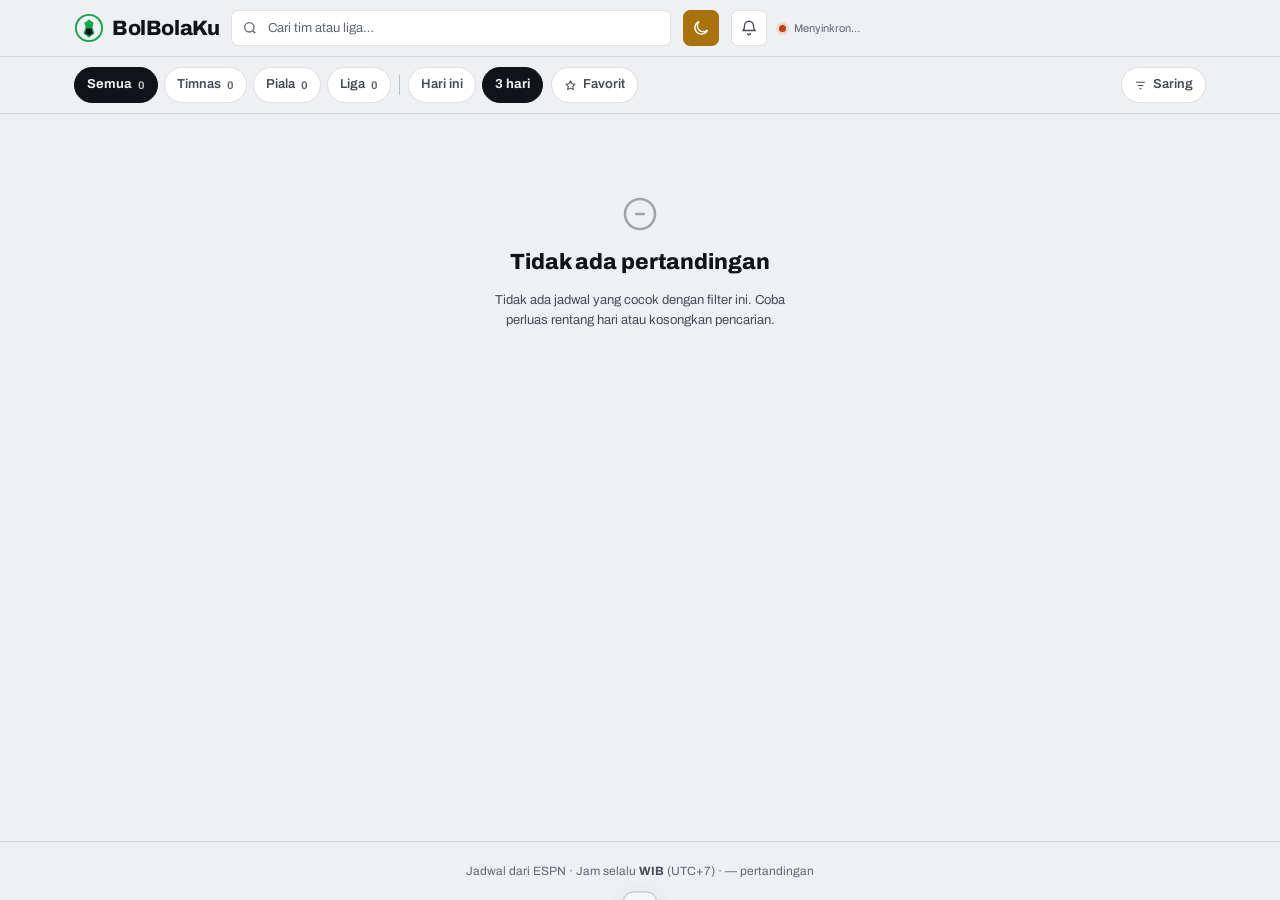
==== commit afd50c93: "Redesign v4: arah Papan Skor Siaran (dipilih user) + tema gelap/terang, kartu 174->95px, kontras AA " ====
--- a/index.html
+++ b/index.html
@@ -4,7 +4,7 @@
 <meta charset="UTF-8">
 <meta name="viewport" content="width=device-width, initial-scale=1, viewport-fit=cover">
 <meta name="description" content="Jadwal sepak bola pria: Premier League, LaLiga, Serie A, Champions League, Eredivisie, Liga Europa, dan timnas. Jam selalu WIB.">
-<meta name="theme-color" content="#080d18">
+<meta name="theme-color" content="#0b0d10">
 <title>BolBolaKu — Jadwal Sepak Bola</title>
 
 <link rel="manifest" href="./manifest.webmanifest">
@@ -13,8 +13,22 @@
 
 <link rel="preconnect" href="https://fonts.googleapis.com">
 <link rel="preconnect" href="https://fonts.gstatic.com" crossorigin>
-<link rel="stylesheet" href="https://fonts.googleapis.com/css2?family=Barlow+Condensed:wght@500;600;700&family=Inter:wght@400;500;600&family=JetBrains+Mono:wght@500&display=swap">
+<link rel="stylesheet" href="https://fonts.googleapis.com/css2?family=Archivo:wght@400;500;600;700;800&family=JetBrains+Mono:wght@500&display=swap">
 <link rel="stylesheet" href="./styles.css">
+
+<!-- Terapkan tema SEBELUM cat pertama, supaya tidak ada kedipan putih
+     (FOUC) saat pengguna memilih tema terang. -->
+<script>
+(function () {
+  try {
+    var t = localStorage.getItem('bbk-theme');
+    if (t !== 'light' && t !== 'dark') {
+      t = matchMedia('(prefers-color-scheme: light)').matches ? 'light' : 'dark';
+    }
+    document.documentElement.setAttribute('data-theme', t);
+  } catch (e) {}
+})();
+</script>
 </head>
 <body>
 
@@ -39,6 +53,15 @@
         <label class="sr-only" for="search">Cari tim, liga, atau stadion</label>
         <input id="search" class="search__input" type="search" placeholder="Cari tim atau liga…" autocomplete="off">
       </div>
+
+      <!-- Tema gelap/terang. Pilihan disimpan di localStorage supaya tidak
+           berubah saat halaman dimuat ulang. -->
+      <button class="iconbtn" id="theme" aria-label="Ganti tema gelap atau terang"
+              title="Ganti tema" aria-pressed="false">
+        <svg id="theme-icon" viewBox="0 0 24 24" fill="none" stroke="currentColor" stroke-width="1.8" aria-hidden="true">
+          <path d="M20.5 14.6A8.6 8.6 0 1 1 9.4 3.5a6.9 6.9 0 0 0 11.1 11.1z"/>
+        </svg>
+      </button>
 
       <!-- Notifikasi adalah AKSI, bukan filter. Karena itu ia tinggal di
            header sebagai tombol lonceng, bukan tercampur dengan chip rentang
--- a/styles.css
+++ b/styles.css
@@ -1,82 +1,98 @@
 /* ==========================================================================
-   BolBolaKu — styles.css  (REDESIGN v3 — "broadcast scoreboard")
-
-   Diarahkan oleh audit terukur (scripts/design_audit.py), bukan selera:
-     - kartu 174px -> ~84px (kepadatan; FotMob/Flashscore ~64-70px)
-     - toolbar filter 217px -> ~52px (konten muncul di layar pertama)
-     - .match__stage 4.31:1 -> >= 4.5:1 (WCAG AA)
-     - hilangkan pemotongan nama kompetisi
-
-   Prinsip:
-     - Hierarki lewat UKURAN + BOBOT + RUANG, warna hanya penguat.
-     - Garis pemisah halus (rgba putih), bukan blok abu pekat.
-     - Satu bahasa bentuk: radius kecil-konsisten, elevasi tipis.
-     - Kontras teks >= 4.5:1 di semua permukaan.
+   BolBolaKu — styles.css  (REDESIGN v4 — "Papan Skor Siaran")
+
+   Arah desain dipilih pengguna setelah membandingkan 3 probe di /desain/:
+   skor jadi fokus utama, nama tim di kiri-kanan dengan garis warna identitas,
+   bahasa visual lower-third siaran. BUKAN pola "rail kiri + header + isi"
+   yang dipakai kartu Utang MyDuit (keluhan pengguna).
+
+   DUA TEMA: gelap (bawaan) dan terang. Token ditukar lewat [data-theme],
+   tidak ada warna hardcode di dalam komponen. Kontras >= 4.5:1 di KEDUA tema.
+
+   Diverifikasi dengan scripts/design_audit.py (pengukuran, bukan mata).
    ========================================================================== */
 
-/* ---------- TOKEN ---------- */
+/* ---------- TOKEN — TEMA GELAP (bawaan) ---------- */
 :root {
-  /* Permukaan — tangga gelap yang jelas antar tingkat */
-  --c-bg:        #0a0e16;   /* kanvas */
-  --c-surface:   #141b28;   /* kartu */
-  --c-surface-2: #1a2231;   /* terangkat / hover */
-  --c-sunken:    #0d131d;   /* cekung (input, badge) */
-  --c-line:      rgba(255, 255, 255, .07);
-  --c-line-2:    rgba(255, 255, 255, .14);
-
-  /* Aksen */
-  --c-accent:    #22c55e;
-  --c-accent-hi: #86efac;   /* lampu sorot data */
+  --c-bg:        #0b0d10;   /* kanvas siaran */
+  --c-surface:   #14181d;   /* kartu */
+  --c-raised:    #1c2127;   /* terangkat / hover */
+  --c-sunken:    #0f1216;   /* cekung (input) */
+  --c-line:      rgba(255, 255, 255, .09);
+  --c-line-2:    rgba(255, 255, 255, .18);
+
+  --c-accent:    #ffd166;   /* emas siaran — aksen utama */
+  --c-accent-2:  #2f6df6;   /* biru info */
   --c-live:      #ff6b35;
   --c-danger:    #f87171;
 
-  /* Teks — semua lolos WCAG AA di atas --c-surface & --c-sunken */
-  --c-text:      #f2f6fb;
-  --c-text-2:    #9aa8bd;
-  --c-text-3:    #7b8aa0;
-
-  /* Radius — bahasa bentuk yang konsisten */
-  --r-xs: 5px;
-  --r-sm: 7px;
-  --r-md: 10px;
-  --r-lg: 14px;
-  --r-pill: 999px;
-
-  /* Jarak — skala 4px */
-  --s-1: 4px;  --s-2: 8px;  --s-3: 12px; --s-4: 16px;
-  --s-5: 20px; --s-6: 24px; --s-8: 32px; --s-10: 40px; --s-12: 48px;
-
-  /* Huruf */
-  --f-display: 'Barlow Condensed', 'Arial Narrow', system-ui, sans-serif;
-  --f-body: 'Inter', system-ui, -apple-system, 'Segoe UI', Roboto, sans-serif;
+  --c-text:      #ffffff;
+  --c-text-2:    #9aa3ad;
+  --c-text-3:    #8b95a1;
+
+  /* warna tim (garis identitas) */
+  --c-home:      #2f6df6;
+  --c-away:      #e5484d;
+
+  --c-ink:       #0b0d10;   /* teks di atas aksen */
+  --c-tint:      rgba(255, 255, 255, .05);
+
+  /* Garis warna identitas tim — ditimpa per-kartu lewat style inline
+     (lihat teamColor() di app.js). Nilai di sini hanya cadangan. */
+  --side:        var(--c-text-3);
+  --kind:        var(--c-line-2);
+  --kind-ink:    var(--c-ink);
+
+  --r-xs: 4px; --r-sm: 7px; --r-md: 10px; --r-lg: 14px; --r-pill: 999px;
+  --s-1: 4px; --s-2: 8px; --s-3: 12px; --s-4: 16px; --s-5: 20px;
+  --s-6: 24px; --s-8: 32px; --s-10: 40px; --s-12: 48px;
+
+  --f-display: 'Archivo', system-ui, -apple-system, 'Segoe UI', sans-serif;
+  --f-body: 'Archivo', system-ui, -apple-system, 'Segoe UI', Roboto, sans-serif;
   --f-mono: 'JetBrains Mono', ui-monospace, 'SF Mono', Menlo, Consolas, monospace;
 
-  /* Skala tipe */
-  --t-2xs: 0.6875rem;  /* 11 */
-  --t-xs:  0.75rem;    /* 12 */
-  --t-sm:  0.8125rem;  /* 13 */
-  --t-md:  0.875rem;   /* 14 */
-  --t-lg:  1rem;       /* 16 */
-  --t-xl:  1.375rem;   /* 22 */
-  --t-2xl: 1.625rem;   /* 26 */
-  --t-3xl: 2rem;       /* 32 */
-
-  /* Elevasi — tipis, tidak bersaing dengan konten */
+  --t-2xs: 0.6875rem; --t-xs: 0.75rem; --t-sm: 0.8125rem; --t-md: 0.875rem;
+  --t-lg: 1rem; --t-xl: 1.375rem; --t-2xl: 1.75rem; --t-3xl: 2.25rem;
+
   --e-1: 0 1px 2px rgba(0, 0, 0, .5);
-  --e-2: 0 6px 20px rgba(0, 0, 0, .42);
-
-  /* Gerak */
-  --d-1: 120ms;
-  --d-2: 200ms;
+  --e-2: 0 8px 24px rgba(0, 0, 0, .42);
+
+  --d-1: 120ms; --d-2: 200ms;
   --ease: cubic-bezier(.22, .61, .36, 1);
 
-  --w-max: 1320px;
+  --w-max: 1180px;
   --header-h: 56px;
+}
+
+/* ---------- TOKEN — TEMA TERANG ---------- */
+[data-theme="light"] {
+  --c-bg:        #eef0f3;
+  --c-surface:   #ffffff;
+  --c-raised:    #f4f6f8;
+  --c-sunken:    #ffffff;
+  --c-line:      rgba(16, 19, 23, .12);
+  --c-line-2:    rgba(16, 19, 23, .22);
+
+  --c-accent:    #a9720a;   /* emas digelapkan agar lolos kontras di putih */
+  --c-accent-2:  #1d4ed8;
+  --c-live:      #c2410c;
+  --c-danger:    #b91c1c;
+
+  --c-text:      #101317;
+  --c-text-2:    #454c55;
+  --c-text-3:    #5f6771;
+
+  --c-home:      #1d4ed8;
+  --c-away:      #c02626;
+  --c-ink:       #ffffff;
+  --c-tint:      rgba(16, 19, 23, .04);
+
+  --e-1: 0 1px 2px rgba(16, 19, 23, .08);
+  --e-2: 0 8px 24px rgba(16, 19, 23, .12);
 }
 
 /* ---------- RESET ---------- */
 *, *::before, *::after { box-sizing: border-box; }
-
 html { -webkit-text-size-adjust: 100%; scroll-behavior: smooth; background: var(--c-bg); }
 
 body {
@@ -89,6 +105,7 @@
   -webkit-font-smoothing: antialiased;
   text-rendering: optimizeLegibility;
   overflow-x: hidden;
+  transition: background var(--d-2) var(--ease), color var(--d-2) var(--ease);
 }
 
 h1, h2, h3 { margin: 0; font-weight: 700; }
@@ -98,25 +115,18 @@
 
 button, input, select { font: inherit; color: inherit; background: none; border: none; }
 
-:focus-visible {
-  outline: 2px solid var(--c-accent-hi);
-  outline-offset: 2px;
-  border-radius: var(--r-xs);
-}
+:focus-visible { outline: 2px solid var(--c-accent); outline-offset: 2px; border-radius: var(--r-xs); }
 
 @media (prefers-reduced-motion: reduce) {
   *, *::before, *::after {
-    animation-duration: .01ms !important;
-    animation-iteration-count: 1 !important;
-    transition-duration: .01ms !important;
-    scroll-behavior: auto !important;
+    animation-duration: .01ms !important; animation-iteration-count: 1 !important;
+    transition-duration: .01ms !important; scroll-behavior: auto !important;
   }
 }
 
 .sr-only {
-  position: absolute; width: 1px; height: 1px;
-  padding: 0; margin: -1px; overflow: hidden;
-  clip: rect(0 0 0 0); white-space: nowrap; border: 0;
+  position: absolute; width: 1px; height: 1px; padding: 0; margin: -1px;
+  overflow: hidden; clip: rect(0 0 0 0); white-space: nowrap; border: 0;
 }
 
 /* ==========================================================================
@@ -124,207 +134,120 @@
    ========================================================================== */
 .app { min-height: 100vh; display: flex; flex-direction: column; }
 
-/* ---------- HEADER ---------- */
 .header {
   position: sticky; top: 0; z-index: 30;
-  background: rgba(10, 14, 22, .82);
+  background: color-mix(in srgb, var(--c-bg) 86%, transparent);
   backdrop-filter: blur(14px) saturate(150%);
   -webkit-backdrop-filter: blur(14px) saturate(150%);
   border-bottom: 1px solid var(--c-line);
 }
-
 .header__bar {
-  max-width: var(--w-max);
-  height: var(--header-h);
-  margin: 0 auto;
-  padding: 0 var(--s-4);
+  max-width: var(--w-max); height: var(--header-h);
+  margin: 0 auto; padding: 0 var(--s-4);
   display: flex; align-items: center; gap: var(--s-3);
 }
-
-.brand {
-  display: flex; align-items: center; gap: var(--s-2);
-  text-decoration: none; color: inherit; flex-shrink: 0;
-}
-
+.brand { display: flex; align-items: center; gap: var(--s-2); text-decoration: none; color: inherit; flex-shrink: 0; }
 .brand__mark { width: 30px; height: 30px; flex-shrink: 0; }
-
 .brand__name {
-  font-family: var(--f-display);
-  font-size: 1.45rem;
-  font-weight: 700;
-  letter-spacing: .01em;
-  line-height: 1;
-  white-space: nowrap;
-  color: var(--c-text);
-}
-
-.search { position: relative; flex: 1; min-width: 0; max-width: 460px; }
-
+  font-family: var(--f-display); font-size: 1.3rem; font-weight: 800;
+  letter-spacing: -.02em; line-height: 1; white-space: nowrap; color: var(--c-text);
+}
+
+.search { position: relative; flex: 1; min-width: 0; max-width: 440px; }
 .search__input {
-  width: 100%; height: 36px;
-  padding: 0 var(--s-4) 0 36px;
-  background: var(--c-sunken);
-  border: 1px solid var(--c-line);
-  border-radius: var(--r-sm);
-  font-size: var(--t-sm);
-  color: var(--c-text);
+  width: 100%; height: 36px; padding: 0 var(--s-4) 0 36px;
+  background: var(--c-sunken); border: 1px solid var(--c-line);
+  border-radius: var(--r-sm); font-size: var(--t-sm); color: var(--c-text);
   transition: border-color var(--d-1) var(--ease), background var(--d-1) var(--ease);
 }
 .search__input::placeholder { color: var(--c-text-3); }
 .search__input:hover { border-color: var(--c-line-2); }
-.search__input:focus { border-color: var(--c-accent); background: var(--c-bg); outline: none; }
-
+.search__input:focus { border-color: var(--c-accent); outline: none; }
 .search__icon {
   position: absolute; left: 11px; top: 50%; transform: translateY(-50%);
   width: 16px; height: 16px; color: var(--c-text-3); pointer-events: none;
 }
 
 .iconbtn {
-  display: inline-grid; place-items: center;
-  width: 36px; height: 36px; flex: none;
-  background: var(--c-surface);
-  border: 1px solid var(--c-line);
-  border-radius: var(--r-sm);
-  color: var(--c-text-2);
-  cursor: pointer;
+  display: inline-grid; place-items: center; width: 36px; height: 36px; flex: none;
+  background: var(--c-surface); border: 1px solid var(--c-line);
+  border-radius: var(--r-sm); color: var(--c-text-2); cursor: pointer;
   transition: background var(--d-1) var(--ease), color var(--d-1) var(--ease),
               border-color var(--d-1) var(--ease), transform var(--d-1) var(--ease);
 }
 .iconbtn svg { width: 18px; height: 18px; }
-.iconbtn:hover { background: var(--c-surface-2); color: var(--c-text); border-color: var(--c-line-2); }
+.iconbtn:hover { background: var(--c-raised); color: var(--c-text); border-color: var(--c-line-2); }
 .iconbtn:active { transform: scale(.94); }
-.iconbtn[aria-pressed='true'] { background: var(--c-accent); border-color: var(--c-accent); color: #04160c; }
-
-.sync {
-  display: flex; align-items: center; gap: var(--s-2);
-  font-size: var(--t-2xs); color: var(--c-text-3);
-  white-space: nowrap; flex-shrink: 0;
-}
-.sync__dot {
-  width: 7px; height: 7px; border-radius: var(--r-pill);
-  background: var(--c-accent); flex-shrink: 0;
-  box-shadow: 0 0 0 3px rgba(34, 197, 94, .16);
-}
-.sync[data-state='offline'] .sync__dot { background: var(--c-danger); box-shadow: 0 0 0 3px rgba(248,113,113,.16); }
-.sync[data-state='loading'] .sync__dot { background: var(--c-live); box-shadow: 0 0 0 3px rgba(255,107,53,.16); }
+.iconbtn[aria-pressed='true'] { background: var(--c-accent); border-color: var(--c-accent); color: var(--c-ink); }
+
+.sync { display: flex; align-items: center; gap: var(--s-2); font-size: var(--t-2xs); color: var(--c-text-3); white-space: nowrap; flex-shrink: 0; }
+.sync__dot { width: 7px; height: 7px; border-radius: var(--r-pill); background: #22c55e; flex-shrink: 0; box-shadow: 0 0 0 3px rgba(34,197,94,.18); }
+.sync[data-state='offline'] .sync__dot { background: var(--c-danger); box-shadow: 0 0 0 3px rgba(248,113,113,.18); }
+.sync[data-state='loading'] .sync__dot { background: var(--c-live); box-shadow: 0 0 0 3px rgba(255,107,53,.18); }
 
 /* ==========================================================================
    TOOLBAR FILTER — 1 baris ramping + panel lanjutan yang bisa dilipat.
-   Baris tetap hanya ~52px supaya jadwal muncul di layar pertama.
    ========================================================================== */
 .filters {
-  background: var(--c-bg);
-  border-bottom: 1px solid var(--c-line);
+  background: var(--c-bg); border-bottom: 1px solid var(--c-line);
   position: sticky; top: var(--header-h); z-index: 20;
 }
-
-.filters__inner {
-  max-width: var(--w-max);
-  margin: 0 auto;
-  padding: var(--s-2) var(--s-4);
-}
-
-.filterbar {
-  display: flex; align-items: center; gap: var(--s-2);
-  min-width: 0;
-}
+.filters__inner { max-width: var(--w-max); margin: 0 auto; padding: var(--s-2) var(--s-4); }
+.filterbar { display: flex; align-items: center; gap: var(--s-2); min-width: 0; }
 .filterbar .strip { flex: 0 1 auto; }
-/* Dorong tombol "Saring" ke kanan tanpa inline style. */
 #advtoggle { margin-left: auto; }
-.filterbar__sep {
-  width: 1px; height: 20px; flex: none;
-  background: var(--c-line-2);
-}
-
+.filterbar__sep { width: 1px; height: 20px; flex: none; background: var(--c-line-2); }
 .filters__adv {
   display: flex; flex-direction: column; gap: var(--s-2);
-  padding-top: var(--s-3); margin-top: var(--s-2);
-  border-top: 1px solid var(--c-line);
+  padding-top: var(--s-3); margin-top: var(--s-2); border-top: 1px solid var(--c-line);
 }
 .filters__adv[hidden] { display: none; }
 
 .filterrow { display: flex; align-items: center; gap: var(--s-3); min-width: 0; }
 .filterrow > .strip { min-width: 0; flex: 0 1 auto; }
-
 .filterrow__label {
-  font-size: var(--t-2xs);
-  font-weight: 700;
-  letter-spacing: .09em;
-  text-transform: uppercase;
-  color: var(--c-text-3);
-  flex-shrink: 0;
-  width: 74px;
+  font-size: var(--t-2xs); font-weight: 700; letter-spacing: .09em;
+  text-transform: uppercase; color: var(--c-text-3); flex-shrink: 0; width: 74px;
 }
 
 .chip {
   display: inline-flex; align-items: center; gap: 6px;
   height: 36px; padding: 0 var(--s-3);
-  background: var(--c-surface);
-  border: 1px solid var(--c-line);
-  border-radius: var(--r-pill);
-  color: var(--c-text-2);
-  font-size: var(--t-sm); font-weight: 500;
-  white-space: nowrap; cursor: pointer;
+  background: var(--c-surface); border: 1px solid var(--c-line);
+  border-radius: var(--r-pill); color: var(--c-text-2);
+  font-size: var(--t-sm); font-weight: 600; white-space: nowrap; cursor: pointer;
   transition: background var(--d-1) var(--ease), color var(--d-1) var(--ease),
               border-color var(--d-1) var(--ease), transform var(--d-1) var(--ease);
 }
-.chip:hover { background: var(--c-surface-2); color: var(--c-text); border-color: var(--c-line-2); }
+.chip:hover { background: var(--c-raised); color: var(--c-text); border-color: var(--c-line-2); }
 .chip:active { transform: scale(.97); }
-.chip[aria-pressed='true'] {
-  background: var(--c-accent);
-  border-color: var(--c-accent);
-  color: #04160c;
-  font-weight: 600;
-}
-.chip.is-active { border-color: var(--c-accent); color: var(--c-accent-hi); }
-
-.chip__count {
-  font-size: var(--t-2xs); font-weight: 700;
-  font-variant-numeric: tabular-nums;
-  color: var(--c-text-3);
-}
-.chip[aria-pressed='true'] .chip__count { color: rgba(4, 22, 12, .7); }
-.chip.is-active .chip__count { color: var(--c-accent-hi); }
-
-.chip__icon {
-  width: 13px; height: 13px; flex: none;
-  fill: none; stroke: currentColor; stroke-width: 1.9; stroke-linejoin: round;
-}
+.chip[aria-pressed='true'] { background: var(--c-text); border-color: var(--c-text); color: var(--c-bg); font-weight: 700; }
+.chip.is-active { border-color: var(--c-accent); color: var(--c-accent); }
+.chip__count { font-size: var(--t-2xs); font-weight: 700; font-variant-numeric: tabular-nums; color: var(--c-text-3); }
+/* Chip aktif membalik warna: latar = warna teks utama, jadi hitungan harus
+   memakai warna kanvas SOLID (bukan alpha) agar tetap >= 4.5:1 di kedua tema. */
+.chip[aria-pressed='true'] .chip__count { color: var(--c-bg); opacity: .78; }
+.chip.is-active .chip__count { color: var(--c-accent); }
+.chip__icon { width: 13px; height: 13px; flex: none; fill: none; stroke: currentColor; stroke-width: 1.9; stroke-linejoin: round; }
 .chip[aria-pressed='true'] .chip__icon { fill: currentColor; }
-
 .chip--toggle { flex: none; }
-.chip--toggle svg { width: 13px; height: 13px; }
-
-.strip {
-  display: flex; gap: 6px;
-  overflow-x: auto;
-  scrollbar-width: none; -ms-overflow-style: none;
-  scroll-snap-type: x proximity;
-  padding: 2px 0;
-}
+
+.strip { display: flex; gap: 6px; overflow-x: auto; scrollbar-width: none; -ms-overflow-style: none; scroll-snap-type: x proximity; padding: 2px 0; }
 .strip::-webkit-scrollbar { display: none; }
 
 .select {
-  height: 36px; padding: 0 var(--s-3);
-  background: var(--c-surface);
-  border: 1px solid var(--c-line);
-  border-radius: var(--r-sm);
-  color: var(--c-text);
-  font-size: var(--t-sm);
-  cursor: pointer;
-  max-width: 210px;
+  height: 36px; padding: 0 var(--s-3); background: var(--c-surface);
+  border: 1px solid var(--c-line); border-radius: var(--r-sm);
+  color: var(--c-text); font-size: var(--t-sm); cursor: pointer; max-width: 210px;
   transition: border-color var(--d-1) var(--ease), background var(--d-1) var(--ease);
 }
-.select:hover { border-color: var(--c-line-2); background: var(--c-surface-2); }
+.select:hover { border-color: var(--c-line-2); background: var(--c-raised); }
 
 /* ==========================================================================
    KONTEN
    ========================================================================== */
 .main {
-  flex: 1;
-  max-width: var(--w-max);
-  width: 100%;
-  margin: 0 auto;
+  flex: 1; max-width: var(--w-max); width: 100%; margin: 0 auto;
   padding: var(--s-5) var(--s-4);
   padding-bottom: calc(var(--s-12) + 56px + env(safe-area-inset-bottom, 0px));
 }
@@ -332,401 +255,227 @@
 /* ---------- COUNTDOWN ---------- */
 .countdown {
   position: relative; overflow: hidden;
-  display: flex; align-items: center; flex-wrap: wrap;
-  gap: 6px var(--s-4);
-  padding: var(--s-3) var(--s-4);
-  margin: 0 0 var(--s-5);
-  background: linear-gradient(90deg, rgba(34,197,94,.10), rgba(34,197,94,0) 55%), var(--c-surface);
-  border: 1px solid var(--c-line);
-  border-left: 3px solid var(--c-accent);
+  display: flex; align-items: center; flex-wrap: wrap; gap: 6px var(--s-4);
+  padding: var(--s-3) var(--s-4); margin: 0 0 var(--s-5);
+  background: linear-gradient(90deg, color-mix(in srgb, var(--c-accent) 12%, transparent), transparent 55%), var(--c-surface);
+  border: 1px solid var(--c-line); border-left: 3px solid var(--c-accent);
   border-radius: var(--r-md);
 }
-.countdown__label {
-  font-size: var(--t-2xs); font-weight: 700;
-  letter-spacing: .1em; text-transform: uppercase;
-  color: var(--c-text-3);
-}
-.countdown__clock {
-  font-family: var(--f-mono);
-  font-size: var(--t-xl); font-weight: 600;
-  color: var(--c-accent-hi);
-  font-variant-numeric: tabular-nums;
-  line-height: 1;
-}
-.countdown__teams {
-  display: inline-flex; align-items: center; gap: var(--s-2);
-  min-width: 0; flex-wrap: wrap;
-}
+.countdown__label { font-size: var(--t-2xs); font-weight: 700; letter-spacing: .1em; text-transform: uppercase; color: var(--c-text-3); }
+.countdown__clock { font-family: var(--f-display); font-size: var(--t-xl); font-weight: 800; color: var(--c-accent); font-variant-numeric: tabular-nums; line-height: 1; }
+.countdown__teams { display: inline-flex; align-items: center; gap: var(--s-2); min-width: 0; flex-wrap: wrap; }
 .countdown__teams .team__logo { width: 20px; height: 20px; }
-.countdown__team {
-  font-size: var(--t-md); font-weight: 600; color: var(--c-text);
-  white-space: nowrap;
-}
-.countdown__vs {
-  font-size: var(--t-2xs); font-weight: 700; letter-spacing: .06em;
-  text-transform: uppercase; color: var(--c-text-3);
-}
-.countdown__meta {
-  font-size: var(--t-sm); color: var(--c-text-2);
-  flex: 1 1 8rem; min-width: 0; overflow-wrap: anywhere;
-}
+.countdown__team { font-size: var(--t-md); font-weight: 700; color: var(--c-text); white-space: nowrap; }
+.countdown__vs { font-size: var(--t-2xs); font-weight: 700; letter-spacing: .06em; text-transform: uppercase; color: var(--c-text-3); }
+.countdown__meta { font-size: var(--t-sm); color: var(--c-text-2); flex: 1 1 8rem; min-width: 0; overflow-wrap: anywhere; }
 .countdown[hidden] { display: none; }
 
 /* ---------- GRUP HARI ---------- */
 .daygroup { margin-bottom: var(--s-8); }
-
 .daygroup__head {
   display: flex; align-items: baseline; gap: var(--s-3);
-  padding-bottom: var(--s-2);
-  margin-bottom: var(--s-3);
-  border-bottom: 1px solid var(--c-line);
-}
-.daygroup__date {
-  font-family: var(--f-display);
-  font-size: var(--t-2xl); font-weight: 700;
-  letter-spacing: .005em; line-height: 1.05;
-}
+  padding-bottom: var(--s-2); margin-bottom: var(--s-3);
+  border-bottom: 2px solid var(--c-line);
+}
+.daygroup__date { font-family: var(--f-display); font-size: var(--t-2xl); font-weight: 800; letter-spacing: -.02em; line-height: 1.05; }
 .daygroup__rel {
-  font-size: var(--t-2xs); font-weight: 700;
-  letter-spacing: .08em; text-transform: uppercase;
-  color: var(--c-accent-hi);
-  background: rgba(134, 239, 172, .1);
-  border: 1px solid rgba(134, 239, 172, .24);
-  padding: 2px 8px;
-  border-radius: var(--r-pill);
-  align-self: center;
-}
-.daygroup__count {
-  margin-left: auto;
-  font-size: var(--t-xs); color: var(--c-text-3);
-  font-variant-numeric: tabular-nums; white-space: nowrap;
-}
-
-.grid { display: grid; grid-template-columns: 1fr; gap: var(--s-3); }
+  font-size: var(--t-2xs); font-weight: 700; letter-spacing: .1em; text-transform: uppercase;
+  color: var(--c-accent); border: 1px solid currentColor; border-radius: var(--r-pill);
+  padding: 2px 8px; align-self: center;
+}
+.daygroup__count { margin-left: auto; font-size: var(--t-xs); color: var(--c-text-3); font-variant-numeric: tabular-nums; white-space: nowrap; }
+
+.grid { display: grid; grid-template-columns: 1fr; gap: var(--s-2); }
 
 /* ==========================================================================
-   KARTU PERTANDINGAN — tiga wujud menurut jenis kompetisi
-   --------------------------------------------------------------------------
-     .match--national  timnas (ASEAN Cup, World Cup, Nations League)  emas
-     .match--cup       piala antarklub (UCL, UEL, Libertadores)       violet
-     .match--league    liga domestik (default)                        hijau
+   KARTU — "Papan Skor Siaran"
+   Skor jadi elemen terbesar di TENGAH; nama tim mengapit kiri-kanan dengan
+   garis warna identitas. Bukan pola rail-kiri + header + isi.
    ========================================================================== */
 .match {
   position: relative;
-  display: flex; flex-direction: column; gap: var(--s-2);
-  padding: var(--s-2) var(--s-3) var(--s-3);
   background: var(--c-surface);
   border: 1px solid var(--c-line);
-  border-left: 3px solid var(--kind, var(--c-line-2));
   border-radius: var(--r-md);
-  transition: background var(--d-1) var(--ease), border-color var(--d-1) var(--ease),
-              transform var(--d-2) var(--ease);
-}
-.match:hover { background: var(--c-surface-2); transform: translateY(-1px); }
-
-.match--national { --kind: #f5c518; --kind-soft: #f7dd7a; --kind-ink: #241c00; }
-.match--cup      { --kind: #a78bfa; --kind-soft: #cbbcff; --kind-ink: #150c2e; }
-.match--league   { --kind: #22c55e; --kind-soft: #86efac; --kind-ink: #04160c; }
-
-.match--live {
-  border-color: rgba(255, 107, 53, .45);
-  border-left-color: var(--c-live);
-  background: linear-gradient(90deg, rgba(255, 107, 53, .07), transparent 45%), var(--c-surface);
-}
-/* Laga live harus langsung terlihat dari kejauhan: glow amber tipis + skor
-   lebih besar. Ini sinyal "sedang berjalan" yang paling dicari pengguna. */
-.match--live .team__score { font-size: var(--t-xl); }
-.match--live .match__clock { color: var(--c-live); font-weight: 700; }
-.match--live .match__score { font-size: var(--t-2xl); }
-.match--done { opacity: .94; }
-.match--done .team__score { color: var(--c-text-2); }
-
-/* ---------- Kepala kartu: badge + nama kompetisi + babak + bintang ---------- */
+  overflow: hidden;
+  transition: background var(--d-1) var(--ease), border-color var(--d-1) var(--ease), transform var(--d-2) var(--ease);
+}
+.match:hover { background: var(--c-raised); transform: translateY(-1px); }
+
+/* identitas jenis kompetisi = garis ATAS berwarna (bukan rail kiri) */
+.match--national { --kind: #f5c518; --kind-ink: #241c00; }
+.match--cup      { --kind: #a78bfa; --kind-ink: #150c2e; }
+.match--league   { --kind: #22c55e; --kind-ink: #04160c; }
+.match::before {
+  content: ""; position: absolute; inset: 0 0 auto 0; height: 2px;
+  background: var(--kind, var(--c-line-2));
+}
+
+.match--live { border-color: color-mix(in srgb, var(--c-live) 55%, transparent); }
+
+/* ---------- kepala: badge + kompetisi + jam/babak ---------- */
 .match__head {
-  display: flex; align-items: center; flex-wrap: wrap;
-  gap: 6px;
-  padding-right: 34px;              /* ruang bintang favorit */
-  min-height: 20px;
+  display: flex; align-items: center; gap: 7px; flex-wrap: wrap;
+  padding: 6px var(--s-3); padding-right: 40px;
+  border-bottom: 1px solid var(--c-line);
+  font-size: var(--t-2xs);
 }
 .match__badge {
-  font-family: var(--f-mono);
-  font-size: 10px; font-weight: 700;
-  letter-spacing: .05em;
-  color: var(--kind-ink, #0a0f1a);
-  background: var(--kind, var(--c-line-2));
-  border-radius: var(--r-xs);
-  padding: 2px 6px;
-  flex: none;
-  line-height: 1.5;
+  font-family: var(--f-display); font-size: 10px; font-weight: 800;
+  letter-spacing: .05em; text-transform: uppercase;
+  color: var(--kind-ink, var(--c-ink)); background: var(--kind, var(--c-line-2));
+  border-radius: var(--r-xs); padding: 2px 6px; flex: none; line-height: 1.5;
 }
 .match__compname {
-  font-size: var(--t-2xs); font-weight: 600;
-  letter-spacing: .01em;
-  color: var(--c-text-2);
-  min-width: 0; flex: 1 1 auto;
+  font-weight: 700; letter-spacing: .02em; text-transform: uppercase;
+  color: var(--c-text-2); min-width: 0; flex: 1 1 auto;
+  overflow: hidden; text-overflow: ellipsis; white-space: nowrap;
+}
+.match__stage {
+  flex: none; font-size: 10px; font-weight: 700; letter-spacing: .06em; text-transform: uppercase;
+  color: var(--c-text-2); border: 1px solid var(--c-line-2);
+  border-radius: var(--r-pill); padding: 1px 7px; line-height: 1.5;
+}
+.match__clock {
+  margin-left: auto; flex: none;
+  font-family: var(--f-display); font-size: var(--t-xs); font-weight: 700;
+  color: var(--c-text); font-variant-numeric: tabular-nums; white-space: nowrap;
+}
+.match--live .match__clock { color: var(--c-live); }
+
+/* ---------- duel: tim | SKOR | tim ---------- */
+.match__duel {
+  display: grid; grid-template-columns: minmax(0, 1fr) auto minmax(0, 1fr);
+  align-items: center; gap: 6px;
+  padding: 9px var(--s-3);
+}
+.match__team { display: grid; align-items: center; gap: 5px; grid-template-columns: 4px auto minmax(0, 1fr); min-width: 0; }
+.match__team .stripe { width: 4px; height: 26px; border-radius: 2px; background: var(--side, var(--c-text-3)); }
+.match__team .team__logo { width: 22px; height: 22px; object-fit: contain; }
+.match__team .team__name {
+  font-weight: 700; font-size: var(--t-md); min-width: 0;
+  overflow-wrap: break-word; hyphens: auto; text-wrap: pretty;
+}
+/* tim tamu: cermin — urutan anak dibalik di HTML, jadi nama dapat ruang penuh */
+.match__team--away { grid-template-columns: minmax(0,1fr) auto 4px; }
+.match__team--away .team__name { text-align: right; }
+
+.match__mid {
+  display: flex; flex-direction: column; align-items: center; justify-content: center;
+  min-width: 52px; padding: 0 1px; text-align: center; gap: 2px;
+}
+.match__score {
+  font-family: var(--f-display); font-weight: 800; font-size: 1.7rem;
+  letter-spacing: -.02em; line-height: 1; font-variant-numeric: tabular-nums;
+  color: var(--c-text); white-space: nowrap;
+}
+.match__score i { font-style: normal; opacity: .55; font-size: .44em; margin: 0 .32em; vertical-align: .16em; }
+.match--live .match__score { color: var(--c-live); }
+.match__vs {
+  font-size: var(--t-2xs); font-weight: 800; letter-spacing: .12em;
+  color: var(--c-text-3); text-transform: uppercase;
+}
+/* Belum kick-off: jam adalah satu-satunya informasi di kolom tengah, jadi
+   ia menggantikan bobot skor alih-alih tampil sebagai teks kecil. */
+.match__mid .match__clock { font-size: var(--t-lg); font-weight: 800; letter-spacing: -.01em; }
+
+/* ---------- meta bawah ---------- */
+.match__meta {
+  display: flex; align-items: center; gap: var(--s-2);
+  padding: 0 var(--s-3) 8px; font-size: 10px; color: var(--c-text-3);
   overflow-wrap: anywhere;
 }
-.match__stage {
-  flex: none;
-  font-size: 10px; font-weight: 700;
-  letter-spacing: .06em; text-transform: uppercase;
-  color: var(--kind-soft, var(--c-text-2));
-  background: rgba(255, 255, 255, .05);
-  border: 1px solid var(--c-line-2);
-  border-radius: var(--r-pill);
-  padding: 2px 7px;
-  line-height: 1.5;
-}
-
-/* ---------- Wujud A: TIMNAS (dua panji berhadapan) ---------- */
-.match__duel {
-  display: grid;
-  grid-template-columns: minmax(0, 1fr) auto minmax(0, 1fr);
-  align-items: center;
-  gap: var(--s-2);
-  padding: var(--s-1) 0;
-}
-.match__side {
-  display: flex; align-items: center;
-  gap: var(--s-2); min-width: 0;
-}
-.match__side--home { flex-direction: row; }
-.match__side--away { flex-direction: row-reverse; text-align: right; }
-.match__side .team__logo { width: 30px; height: 30px; }
-.match__nation {
-  font-size: var(--t-sm); font-weight: 600; line-height: 1.2;
-  overflow-wrap: anywhere; min-width: 0;
-}
-.match__mid {
-  display: flex; flex-direction: column; align-items: center;
-  gap: 2px; min-width: 58px; text-align: center;
-}
-.match__score {
-  font-family: var(--f-display);
-  font-size: var(--t-xl); font-weight: 800; line-height: 1;
-  color: var(--kind-soft, var(--c-accent-hi));
-  font-variant-numeric: tabular-nums;
-  white-space: nowrap;
-}
-.match__score i { font-style: normal; opacity: .45; margin: 0 3px; font-size: .72em; }
-
-/* ---------- Wujud B/C: baris tim (piala & liga) ---------- */
-.match__body {
-  display: grid;
-  grid-template-columns: auto minmax(0, 1fr);
-  gap: var(--s-3);
-  align-items: center;
-}
-.match__when {
-  display: flex; flex-direction: column; align-items: flex-start;
-  gap: 3px;
-}
-/* Di kolom waktu, jam dan status menumpuk vertikal. Di tengah kartu
-   timnas keduanya berdampingan. */
-.match__when .match__time {
-  display: flex; flex-direction: column; align-items: flex-start; gap: 3px;
-}
-.match__time { display: inline-flex; align-items: center; gap: 6px; }
-.match__teams { display: grid; gap: 3px; min-width: 0; }
-
-.team {
-  display: grid;
-  grid-template-columns: auto minmax(0, 1fr) auto;
-  align-items: center;
-  gap: var(--s-2);
-  min-width: 0;
-  min-height: 26px;
-}
-.team__id { display: flex; flex-direction: column; min-width: 0; }
-
-.team__logo {
-  width: 22px; height: 22px;
-  object-fit: contain;
-  flex: none;
-  background: transparent;
-}
-.team__logo--empty {
-  display: grid; place-items: center;
-  border-radius: var(--r-pill);
-  background: var(--c-sunken);
-  border: 1px solid var(--c-line);
-  font-family: var(--f-display);
-  font-size: 10px; font-weight: 700;
-  color: var(--c-text-3);
-}
-
-/* Nama tim DIBUNGKUS, tidak pernah dipotong — identitas tim adalah
-   informasi inti kartu. */
-.team__name {
-  font-size: var(--t-md); font-weight: 500;
-  line-height: 1.2; min-width: 0;
-  overflow-wrap: anywhere;
-}
-.team--home .team__name { font-weight: 600; }
-.team__country {
-  display: block;
-  font-size: 10px; font-weight: 500;
-  color: var(--c-text-3); letter-spacing: .01em;
-}
-
-.team__score {
-  font-family: var(--f-display);
-  font-size: var(--t-lg); font-weight: 700;
-  line-height: 1;
-  color: var(--c-text);
-  font-variant-numeric: tabular-nums;
-  min-width: 1.1ch; text-align: right;
-}
-.team__score.is-lead { color: var(--c-accent-hi); font-weight: 800; }
-
-.match__clock {
-  font-family: var(--f-mono);
-  font-size: var(--t-xs); font-weight: 600;
-  color: var(--c-text);
-  font-variant-numeric: tabular-nums;
-  line-height: 1;
-}
-.match--national .match__clock { color: var(--c-text-2); font-size: 11px; }
+.match__meta .status { margin-left: auto; }
+.match__meta:empty { display: none; }
 
 .status {
   display: inline-flex; align-items: center; gap: 4px;
-  font-size: 10px; font-weight: 700;
-  letter-spacing: .05em; text-transform: uppercase;
-  padding: 2px 6px; border-radius: var(--r-xs);
-  white-space: nowrap; line-height: 1.5;
-}
-.status--live { background: var(--c-live); color: #1a0a02; }
-.status--live::before {
-  content: ""; width: 5px; height: 5px; border-radius: var(--r-pill);
-  background: #1a0a02; animation: blink 1.4s ease-in-out infinite;
-}
+  font-size: 10px; font-weight: 800; letter-spacing: .06em; text-transform: uppercase;
+  padding: 2px 6px; border-radius: var(--r-xs); white-space: nowrap; line-height: 1.5;
+}
+.status--live { background: var(--c-live); color: #fff; }
+.status--live::before { content: ""; width: 5px; height: 5px; border-radius: var(--r-pill); background: #fff; animation: blink 1.4s ease-in-out infinite; }
 @keyframes blink { 0%,100% { opacity: 1; } 50% { opacity: .25; } }
-
-.status--ft {
-  background: rgba(255, 255, 255, .07);
-  color: var(--c-text-2);
-}
-
-/* ---------- BINTANG FAVORIT ---------- */
+.status--ft { background: var(--c-tint); color: var(--c-text-2); border: 1px solid var(--c-line); }
+
+/* ---------- bintang favorit ---------- */
 .star {
-  position: absolute; top: 4px; right: 4px;
-  display: inline-grid; place-items: center;
-  width: 36px; height: 36px;
-  background: none; border: 0;
-  border-radius: var(--r-sm);
-  cursor: pointer;
-  color: var(--c-text-3);
-  opacity: .55;
-  transition: opacity var(--d-1) var(--ease), color var(--d-1) var(--ease),
-              transform var(--d-1) var(--ease);
+  position: absolute; top: 3px; right: 3px;
+  display: inline-grid; place-items: center; width: 36px; height: 36px;
+  background: none; border: 0; border-radius: var(--r-sm); cursor: pointer;
+  color: var(--c-text-2); opacity: .85;
+  transition: opacity var(--d-1) var(--ease), color var(--d-1) var(--ease), transform var(--d-1) var(--ease);
 }
 .star svg { width: 15px; height: 15px; fill: none; stroke: currentColor; stroke-width: 1.8; stroke-linejoin: round; }
-.star:hover, .star:focus-visible { opacity: 1; color: var(--c-accent-hi); }
-.star.is-fav { opacity: 1; color: var(--c-accent-hi); }
-.star.is-fav svg { fill: var(--c-accent-hi); stroke: var(--c-accent-hi); }
+.star:hover, .star:focus-visible { opacity: 1; color: var(--c-accent); }
+.star.is-fav { opacity: 1; color: var(--c-accent); }
+.star.is-fav svg { fill: var(--c-accent); stroke: var(--c-accent); }
 .star:active { transform: scale(.86); }
 
+/* ---------- logo / inisial ---------- */
+.team__logo { flex: none; }
+.team__logo--empty {
+  display: grid; place-items: center; border-radius: var(--r-pill);
+  background: var(--c-tint); border: 1px solid var(--c-line);
+  font-family: var(--f-display); font-size: 10px; font-weight: 800; color: var(--c-text-3);
+}
+.team__id { display: flex; flex-direction: column; min-width: 0; }
+.team__country { display: block; font-size: 10px; font-weight: 600; color: var(--c-text-3); }
+
 /* ---------- EMPTY / ERROR / LOADING ---------- */
-.state {
-  display: flex; flex-direction: column; align-items: center;
-  gap: var(--s-3);
-  padding: var(--s-12) var(--s-4);
-  text-align: center;
-}
+.state { display: flex; flex-direction: column; align-items: center; gap: var(--s-3); padding: var(--s-12) var(--s-4); text-align: center; }
 .state__icon { width: 40px; height: 40px; color: var(--c-text-3); opacity: .55; }
-.state__title { font-family: var(--f-display); font-size: var(--t-xl); font-weight: 700; }
+.state__title { font-family: var(--f-display); font-size: var(--t-xl); font-weight: 800; }
 .state__text { font-size: var(--t-sm); color: var(--c-text-2); max-width: 46ch; }
-
-.state--offline, .state--error {
-  border-left: 3px solid var(--c-danger);
-  border-radius: var(--r-md);
-  background: rgba(248, 113, 113, .05);
-}
+.state--offline, .state--error { border-left: 3px solid var(--c-danger); border-radius: var(--r-md); background: color-mix(in srgb, var(--c-danger) 6%, transparent); }
 .state--error .state__icon { color: var(--c-danger); opacity: .85; }
-
 .state__retry {
-  margin-top: var(--s-2);
-  min-height: 40px; padding: 0 var(--s-6);
-  background: var(--c-accent); color: #04160c;
-  font-size: var(--t-sm); font-weight: 600;
-  border-radius: var(--r-pill); cursor: pointer;
-  transition: background var(--d-1) var(--ease), transform var(--d-1) var(--ease);
-}
-.state__retry:hover { background: var(--c-accent-hi); }
+  margin-top: var(--s-2); min-height: 40px; padding: 0 var(--s-6);
+  background: var(--c-accent); color: var(--c-ink);
+  font-size: var(--t-sm); font-weight: 700; border-radius: var(--r-pill); cursor: pointer;
+  transition: filter var(--d-1) var(--ease), transform var(--d-1) var(--ease);
+}
+.state__retry:hover { filter: brightness(1.08); }
 .state__retry:active { transform: scale(.97); }
 
 .skel {
-  background: linear-gradient(90deg, var(--c-surface) 0%, var(--c-surface-2) 50%, var(--c-surface) 100%);
-  background-size: 200% 100%;
-  border: 1px solid var(--c-line);
-  border-radius: var(--r-md);
-  height: 84px;
-  animation: shimmer 1.5s ease-in-out infinite;
+  background: linear-gradient(90deg, var(--c-surface) 0%, var(--c-raised) 50%, var(--c-surface) 100%);
+  background-size: 200% 100%; border: 1px solid var(--c-line);
+  border-radius: var(--r-md); height: 92px; animation: shimmer 1.5s ease-in-out infinite;
 }
 @keyframes shimmer { 0% { background-position: 200% 0; } 100% { background-position: -200% 0; } }
 
 /* ---------- TOAST ---------- */
 .toast {
-  position: fixed;
-  left: 50%;
-  bottom: calc(var(--s-6) + env(safe-area-inset-bottom, 0px));
+  position: fixed; left: 50%; bottom: calc(var(--s-6) + env(safe-area-inset-bottom, 0px));
   transform: translateX(-50%) translateY(160%);
-  background: var(--c-surface-2);
-  border: 1px solid var(--c-line-2);
-  border-radius: var(--r-md);
-  padding: var(--s-3) var(--s-4);
-  font-size: var(--t-sm); font-weight: 500;
-  box-shadow: var(--e-2);
-  transition: transform var(--d-2) var(--ease);
-  z-index: 60;
-  max-width: calc(100vw - var(--s-8));
-  pointer-events: none;
+  background: var(--c-raised); border: 1px solid var(--c-line-2); border-radius: var(--r-md);
+  padding: var(--s-3) var(--s-4); font-size: var(--t-sm); font-weight: 600;
+  box-shadow: var(--e-2); transition: transform var(--d-2) var(--ease);
+  z-index: 60; max-width: calc(100vw - var(--s-8)); pointer-events: none;
 }
 .toast--show { transform: translateX(-50%) translateY(0); }
 
 /* ---------- FOOTER ---------- */
-.footer {
-  border-top: 1px solid var(--c-line);
-  padding: var(--s-5) var(--s-4);
-  text-align: center;
-  font-size: var(--t-xs);
-  color: var(--c-text-3);
-}
+.footer { border-top: 1px solid var(--c-line); padding: var(--s-5) var(--s-4); text-align: center; font-size: var(--t-xs); color: var(--c-text-3); }
 .footer strong { color: var(--c-text-2); }
 
-/* ==========================================================================
-   AFFORDANCE STRIP MELUBER
-   ========================================================================== */
+/* ---------- affordance strip meluber ---------- */
 .strip-wrap { position: relative; min-width: 0; flex: 1; }
 .strip-wrap > .strip { min-width: 0; }
-
 .strip-wrap.is-overflowing > .strip {
-  -webkit-mask-image: linear-gradient(to right,
-    #000 0, #000 calc(100% - 6rem),
-    rgba(0,0,0,.35) calc(100% - 2.75rem),
-    transparent 100%);
-  mask-image: linear-gradient(to right,
-    #000 0, #000 calc(100% - 6rem),
-    rgba(0,0,0,.35) calc(100% - 2.75rem),
-    transparent 100%);
+  -webkit-mask-image: linear-gradient(to right, #000 0, #000 calc(100% - 6rem), rgba(0,0,0,.35) calc(100% - 2.75rem), transparent 100%);
+  mask-image: linear-gradient(to right, #000 0, #000 calc(100% - 6rem), rgba(0,0,0,.35) calc(100% - 2.75rem), transparent 100%);
 }
 .strip-wrap.is-overflowing::after {
-  content: "\203A";
-  position: absolute; right: .25rem; top: 50%;
-  transform: translateY(-50%);
-  z-index: 2; display: grid; place-items: center;
-  width: 24px; height: 24px;
-  font-size: 1.1rem; font-weight: 700; line-height: 1;
-  color: var(--c-text);
-  background: var(--c-surface-2);
-  border: 1px solid var(--c-line-2);
-  border-radius: var(--r-pill);
-  pointer-events: none;
+  content: "\203A"; position: absolute; right: .25rem; top: 50%; transform: translateY(-50%);
+  z-index: 2; display: grid; place-items: center; width: 24px; height: 24px;
+  font-size: 1.1rem; font-weight: 700; line-height: 1; color: var(--c-text);
+  background: var(--c-raised); border: 1px solid var(--c-line-2); border-radius: var(--r-pill); pointer-events: none;
 }
 
 /* ==========================================================================
    RESPONSIF — mobile-first
-   320 → 1 kolom | 760 → 2 kolom | 1140 → 3 kolom
    ========================================================================== */
 @media (min-width: 760px) {
   .grid { grid-template-columns: repeat(2, minmax(0, 1fr)); gap: var(--s-3); }
@@ -735,26 +484,21 @@
   .header__bar { padding: 0 var(--s-6); }
   .daygroup__date { font-size: var(--t-3xl); }
 }
-
 @media (min-width: 1140px) {
   .grid { grid-template-columns: repeat(3, minmax(0, 1fr)); }
   .main { padding: var(--s-8) var(--s-6); }
 }
-
 @media (max-width: 759px) {
   .sync span:not(.sync__dot) { display: none; }
   .filterrow__label { width: auto; }
   .search { max-width: none; }
 }
-
 @media (max-height: 480px) {
   .countdown { padding: var(--s-2) var(--s-3); margin-bottom: var(--s-3); }
   .countdown__clock { font-size: var(--t-lg); }
 }
-
-/* ---------- HP SEMPIT (<=560px) ---------- */
 @media (max-width: 560px) {
-  .brand__name { font-size: 1.2rem; }
+  .brand__name { font-size: 1.1rem; }
   .brand__mark { width: 26px; height: 26px; }
   .header__bar { gap: var(--s-2); padding: 0 var(--s-3); }
   .filters__inner { padding: var(--s-2) var(--s-3); }
@@ -763,6 +507,8 @@
   .filterrow > .select { flex: 1 1 0; min-width: 0; max-width: none; }
   .main { padding: var(--s-4) var(--s-3); }
   .daygroup__date { font-size: var(--t-xl); }
-  .match__side .team__logo { width: 26px; height: 26px; }
-  .match__score { font-size: var(--t-lg); }
-}
+  .match__score { font-size: 1.5rem; }
+  .match__mid { min-width: 60px; }
+  .match__team .team__logo { width: 22px; height: 22px; }
+  .match__team .team__name { font-size: var(--t-sm); }
+}
